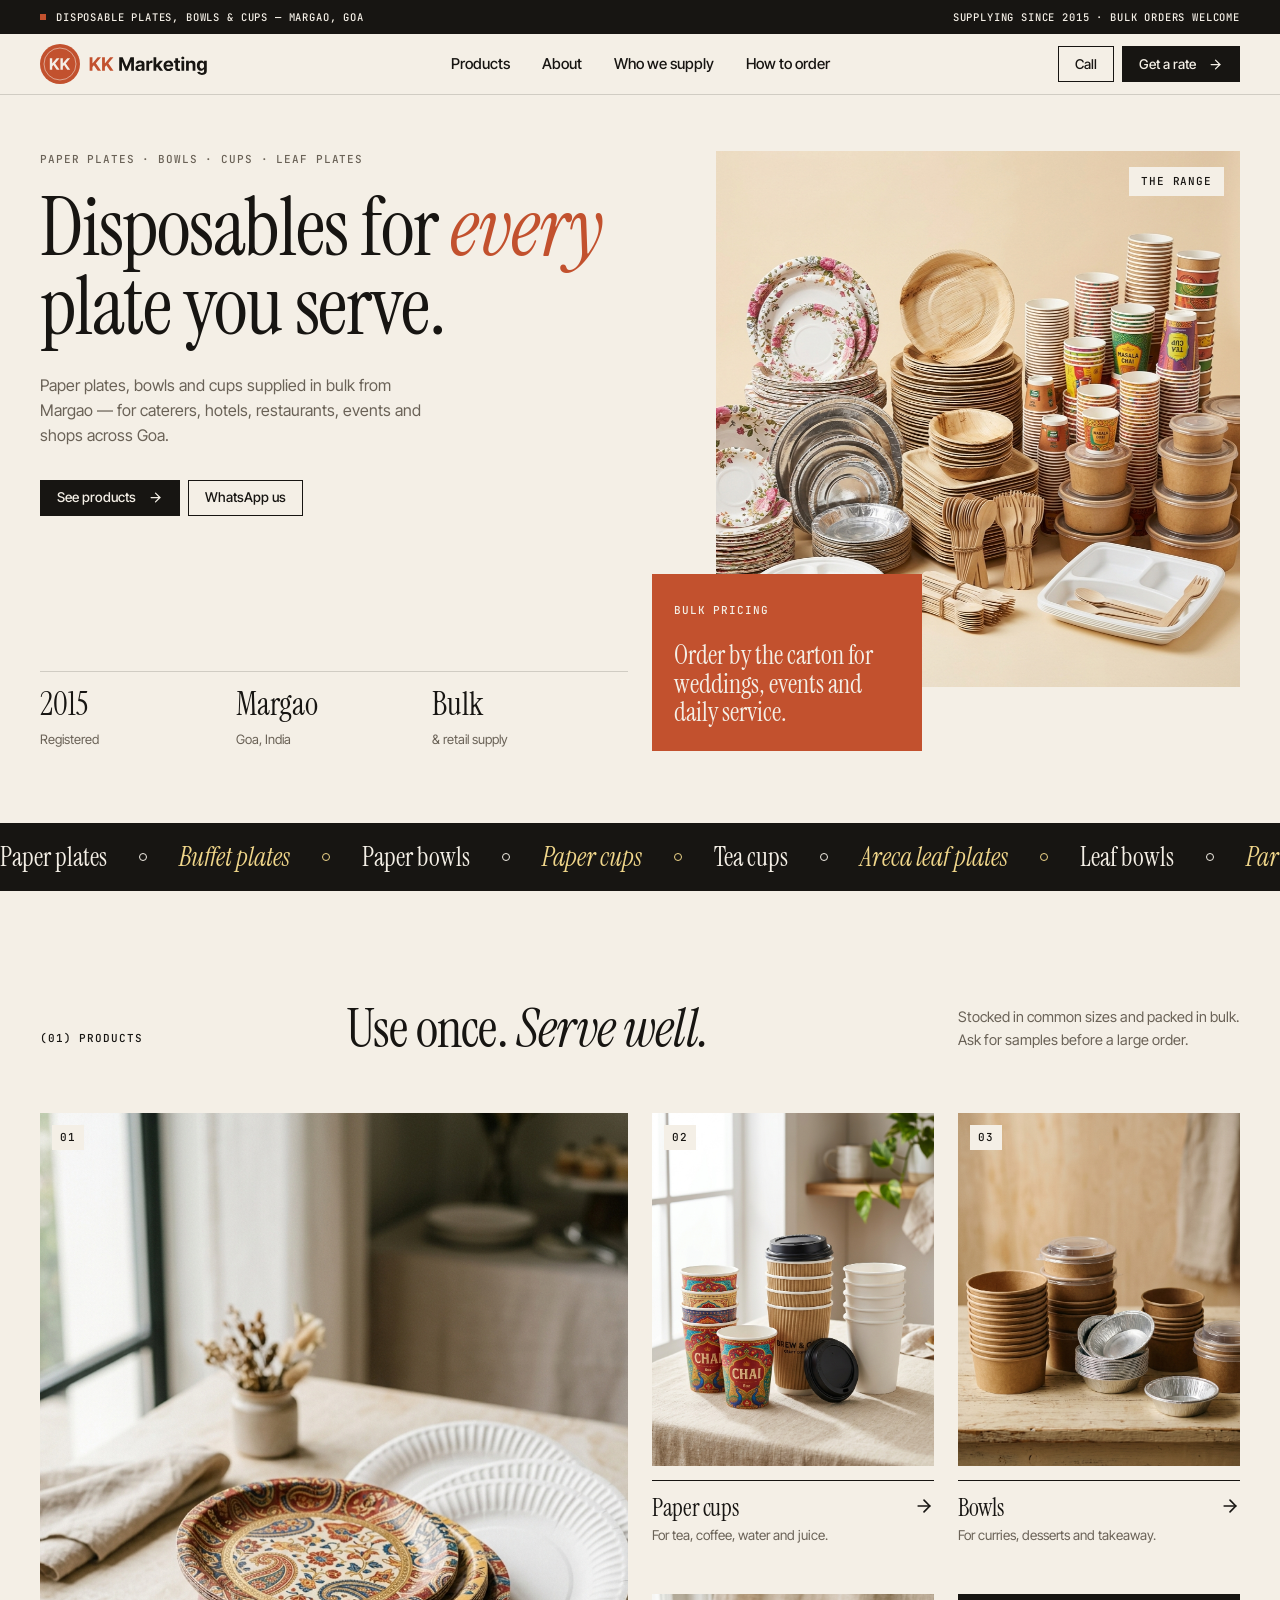
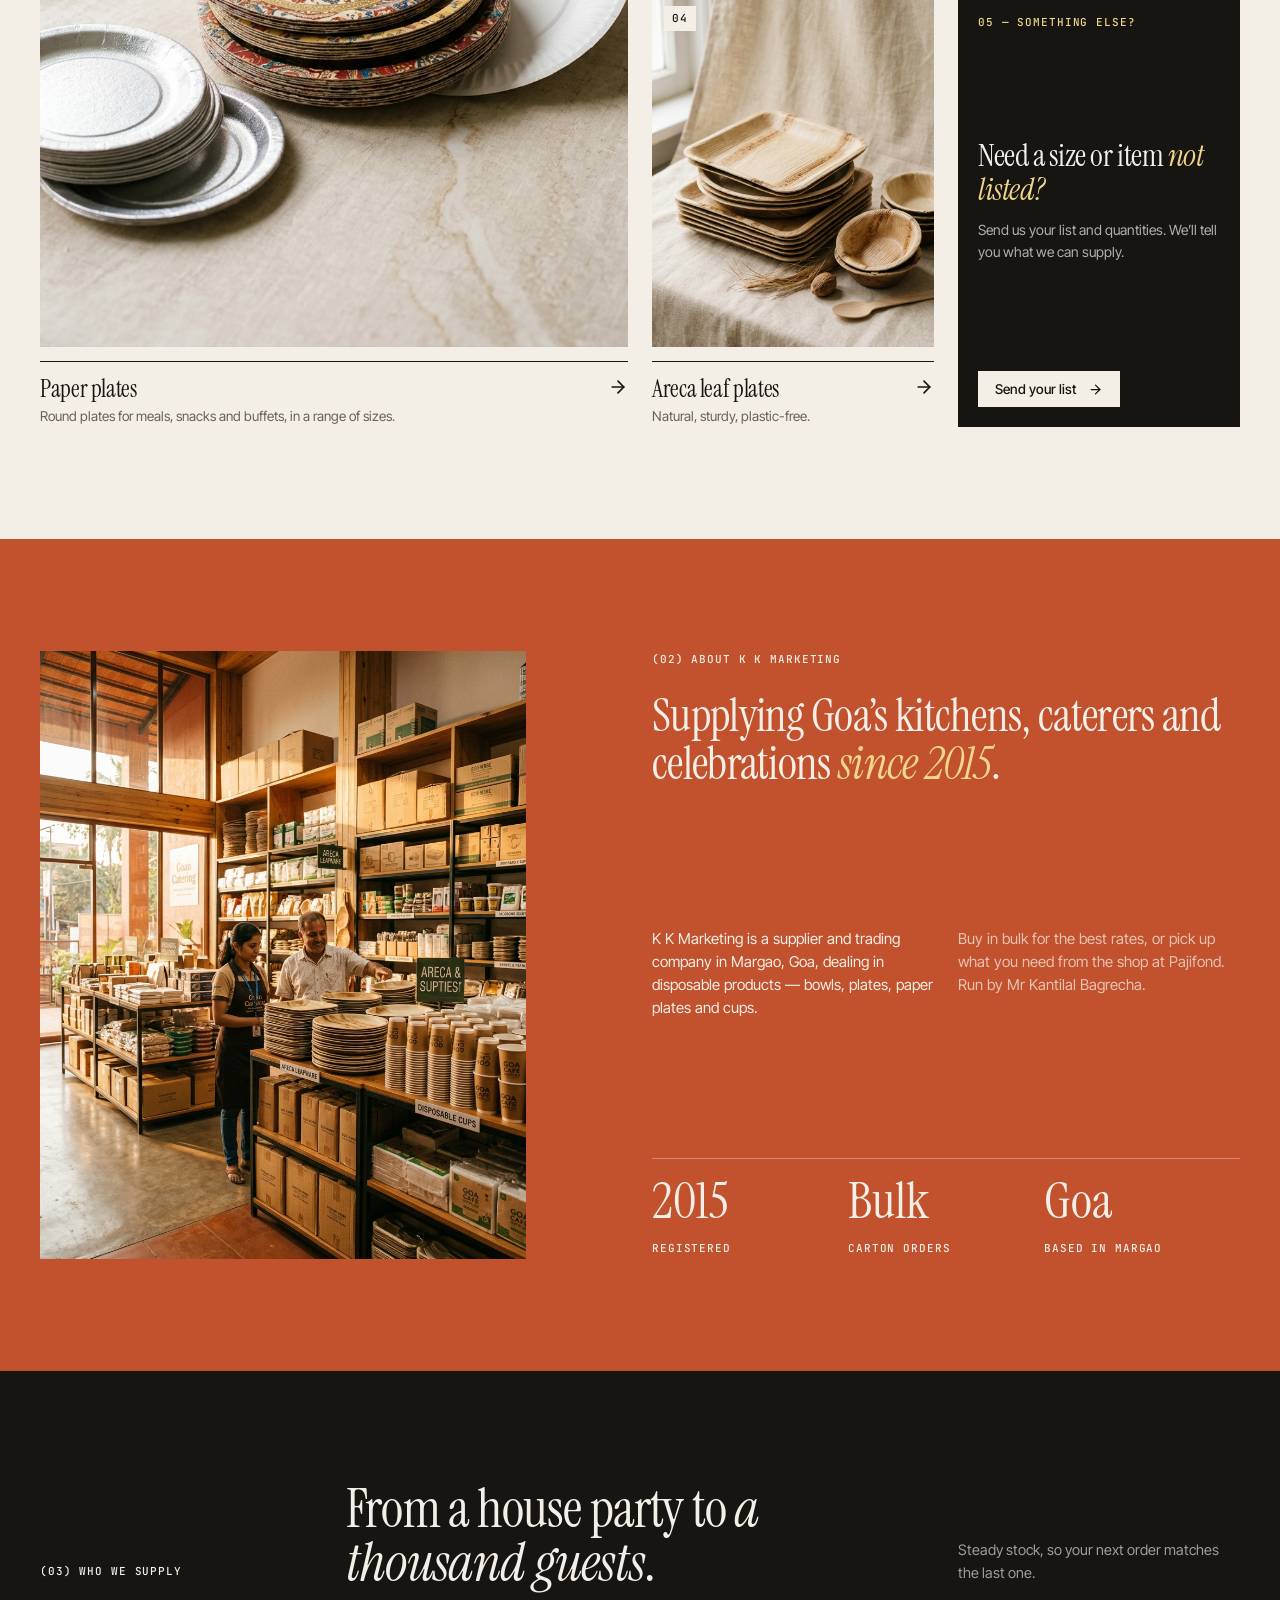
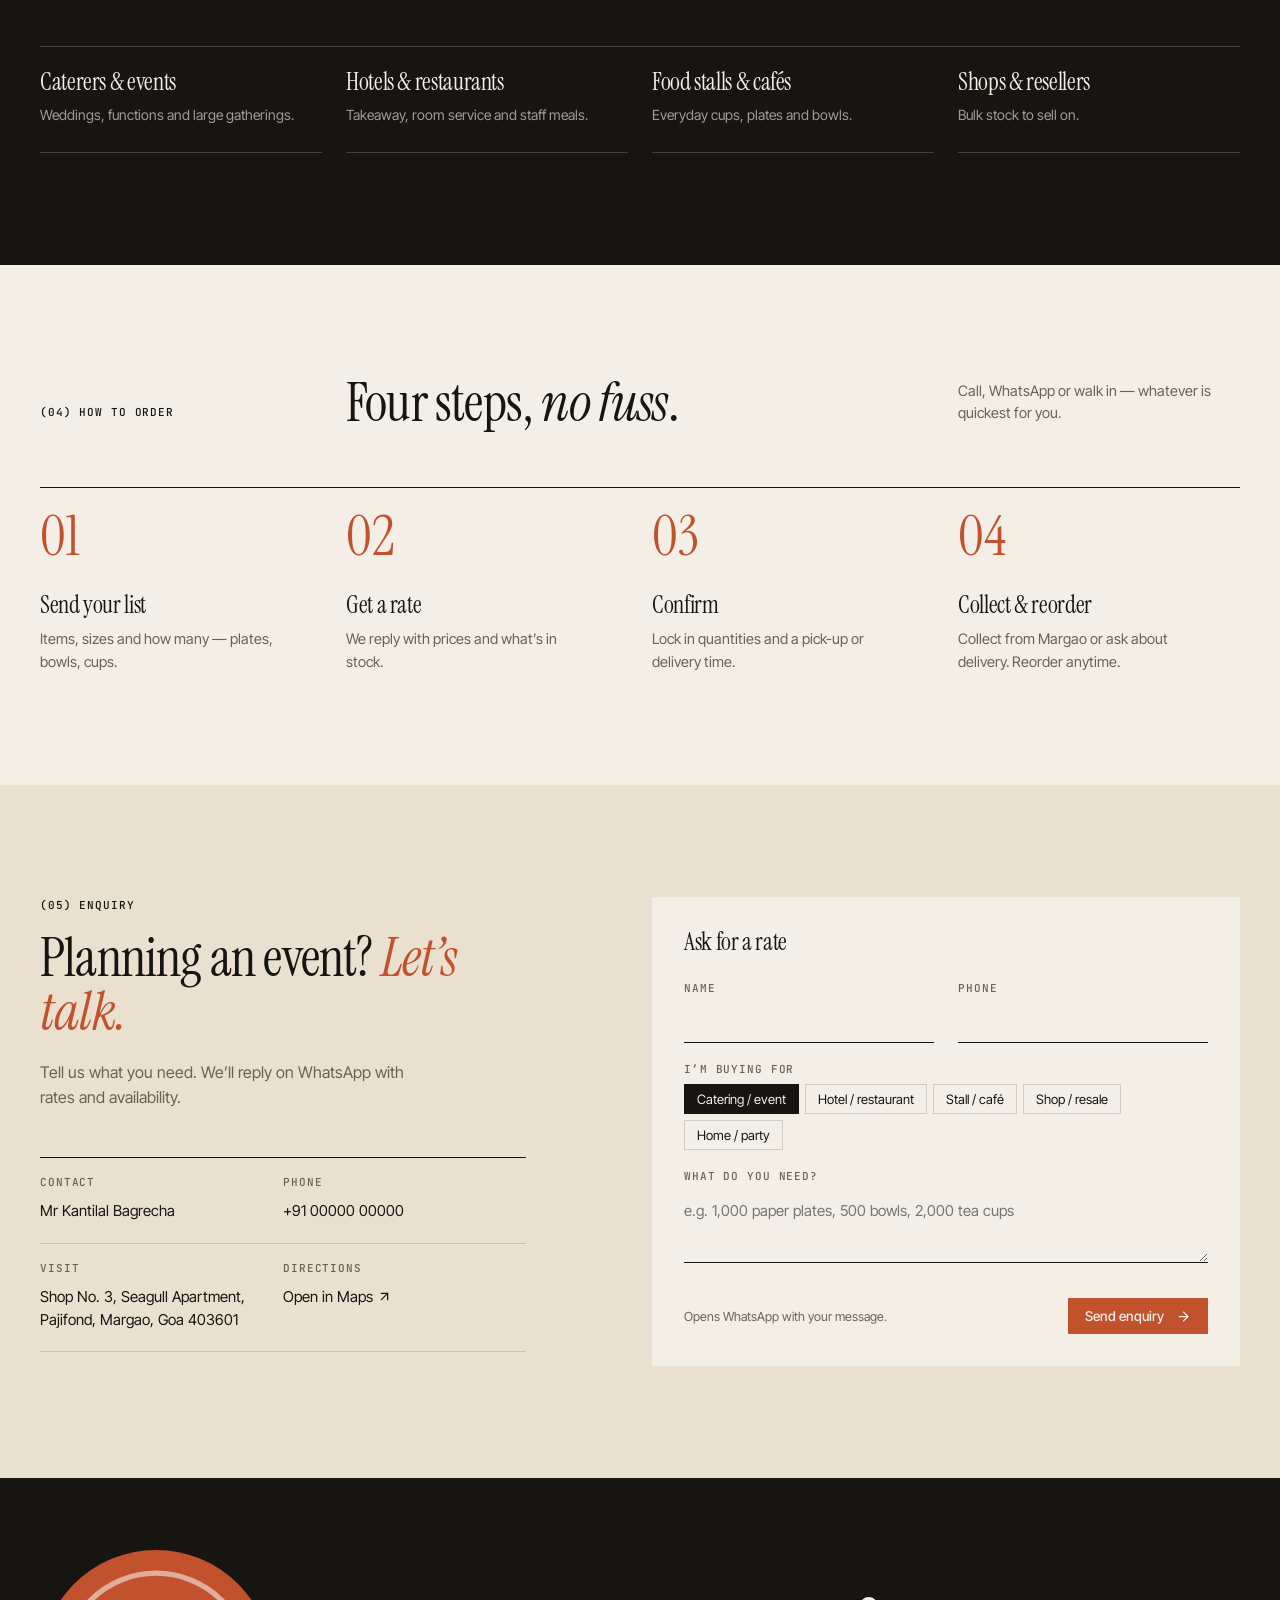
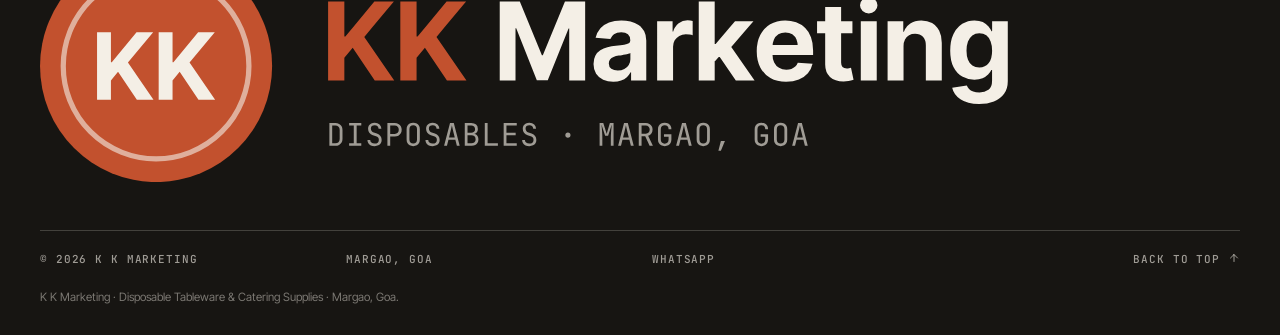
==== index.html @ cd76d457 "Initial commit: KK Marketing landing page with studio catalog photography" ====
<!doctype html>
<html lang="en">
<head>
<meta charset="utf-8">
<meta name="viewport" content="width=device-width, initial-scale=1">
<title>K K Marketing — Disposable Plates, Bowls &amp; Cups</title>
<meta name="description" content="K K Marketing, Margao, Goa — supplier and trader of disposable plates, paper plates, bowls and cups since 2015. Bulk supply for caterers, hotels, restaurants, events and shops.">
<link rel="icon" href="assets/favicon.svg" type="image/svg+xml">
<link rel="preconnect" href="https://fonts.googleapis.com">
<link rel="preconnect" href="https://fonts.gstatic.com" crossorigin>
<link href="https://fonts.googleapis.com/css2?family=Instrument+Serif:ital@0;1&family=Inter+Tight:wght@400;500;600&family=JetBrains+Mono:wght@400;500&display=swap" rel="stylesheet">
<style>
  /* ---------- Tokens ---------- */
  :root {
    --paper: #f4efe6;
    --paper-2: #e9e0cf;
    --ink: #171512;
    --ink-2: #6a6257;
    --line: rgba(23, 21, 18, .16);
    --terra: #c2512e;
    --terra-2: #a8411f;
    --cobalt: var(--ink);
    --cobalt-2: #24211d;
    --butter: #f0d68a;

    --pad: 40px;
    --gutter: 24px;
    --serif: "Instrument Serif", "Times New Roman", serif;
    --sans: "Inter Tight", "Helvetica Neue", Helvetica, Arial, sans-serif;
    --mono: "JetBrains Mono", ui-monospace, monospace;
    --ease: cubic-bezier(.2, .7, 0, 1);
  }
  *, *::before, *::after { box-sizing: border-box; margin: 0; padding: 0; border-radius: 0 !important; }
  html { scroll-behavior: smooth; }
  body {
    background: var(--paper);
    color: var(--ink);
    font-family: var(--sans);
    font-size: 16px;
    line-height: 1.55;
    -webkit-font-smoothing: antialiased;
    overflow-x: hidden;
  }
  a { color: inherit; text-decoration: none; }
  img { display: block; width: 100%; height: 100%; object-fit: cover; }
  ::selection { background: var(--terra); color: var(--paper); }

  /* ---------- Grid & type ---------- */
  .wrap { padding-left: var(--pad); padding-right: var(--pad); max-width: 1520px; margin: 0 auto; }
  .grid { display: grid; grid-template-columns: repeat(12, minmax(0, 1fr)); column-gap: var(--gutter); }
  .label {
    font-family: var(--mono); font-size: 11px; font-weight: 500;
    letter-spacing: .08em; text-transform: uppercase;
  }
  .muted { color: var(--ink-2); }
  .serif { font-family: var(--serif); font-weight: 400; }
  h1, h2, h3 { font-family: var(--serif); font-weight: 400; letter-spacing: -.015em; }
  h1 { font-size: clamp(46px, 6.4vw, 100px); line-height: .96; }
  h2 { font-size: clamp(34px, 4.2vw, 64px); line-height: 1; }
  h3 { font-size: clamp(22px, 1.9vw, 28px); line-height: 1.1; }
  em { font-style: italic; }
  .lead { font-size: clamp(16px, 1.25vw, 18px); line-height: 1.55; max-width: 44ch; }

  /* ---------- Icons (Lucide) ---------- */
  .i { width: 15px; height: 15px; flex: none; display: inline-block; vertical-align: -2px; }
  .go .i { width: 20px; height: 20px; }
  .label .i { width: 12px; height: 12px; vertical-align: -1px; }

  /* ---------- Buttons: sharp, short ---------- */
  .btn {
    display: inline-flex; align-items: center; gap: 12px;
    height: 36px; padding: 0 16px;
    font-family: var(--sans); font-size: 13.5px; font-weight: 500;
    border: 1px solid var(--ink); background: var(--ink); color: var(--paper);
    cursor: pointer; white-space: nowrap;
    transition: background .2s, color .2s, border-color .2s;
  }
  .btn:hover { background: var(--terra); border-color: var(--terra); }
  .btn .arr { transition: transform .25s var(--ease); }
  .btn:hover .arr { transform: translateX(3px); }
  .btn.line { background: transparent; color: var(--ink); }
  .btn.line:hover { background: var(--ink); color: var(--paper); border-color: var(--ink); }
  .btn.terra { background: var(--terra); border-color: var(--terra); }
  .btn.terra:hover { background: var(--ink); border-color: var(--ink); }
  .btn.paper { background: var(--paper); color: var(--ink); border-color: var(--paper); }
  .btn.paper:hover { background: transparent; color: var(--paper); }

  /* ---------- Announcement + nav ---------- */
  .bar { background: var(--ink); color: var(--paper); }
  .bar .wrap { display: flex; justify-content: space-between; align-items: center; height: 34px; gap: 16px; }
  .bar .label { font-size: 10.5px; }
  .bar .dot { display: inline-block; width: 6px; height: 6px; background: var(--terra); margin-right: 10px; transform: translateY(-1px); }

  header {
    position: sticky; top: 0; z-index: 50;
    background: rgba(244, 239, 230, .9);
    backdrop-filter: blur(10px);
    border-bottom: 1px solid var(--line);
  }
  nav { height: 60px; align-items: center; }
  .logo { grid-column: 1 / span 3; display: flex; align-items: center; color: var(--ink); }
  .logo-svg { height: 40px; width: auto; display: block; }
  .logo .accent, .foot-logo .accent { fill: var(--terra); }
  .links { grid-column: 4 / span 6; display: flex; justify-content: center; gap: 32px; font-size: 14px; }
  .links { font-size: 15px; font-weight: 500; }
  .links a { position: relative; color: var(--ink); padding: 4px 0; transition: color .3s var(--ease); }
  /* Underline draws in from the left; on leave it exits to the right */
  .links a::after {
    content: ""; position: absolute; left: 0; right: 0; bottom: -2px; height: 1.5px;
    background: var(--terra);
    transform: scaleX(0); transform-origin: right;
    transition: transform .45s var(--ease);
  }
  .links a:hover, .links a:focus-visible { color: var(--terra); }
  .links a:hover::after, .links a:focus-visible::after { transform: scaleX(1); transform-origin: left; }
  .nav-cta { grid-column: 10 / span 3; justify-self: end; display: flex; gap: 8px; }

  /* ---------- Hero ---------- */
  .hero { padding-top: 56px; padding-bottom: 72px; }
  .hero-text { grid-column: 1 / span 6; display: flex; flex-direction: column; justify-content: space-between; gap: 48px; }
  .hero-text h1 em { color: var(--terra); }
  .hero-text .lead { margin-top: 28px; }
  .hero-actions { display: flex; gap: 8px; margin-top: 32px; flex-wrap: wrap; }
  .hero-facts { display: grid; grid-template-columns: repeat(3, 1fr); border-top: 1px solid var(--line); }
  .hero-facts div { padding: 16px 16px 0 0; }
  .hero-facts b { display: block; font-family: var(--serif); font-weight: 400; font-size: 32px; line-height: 1; margin-bottom: 6px; }
  .hero-facts span { font-size: 13px; color: var(--ink-2); }

  .hero-visual { grid-column: 7 / span 6; position: relative; min-height: 600px; }
  .hero-visual .main { position: absolute; inset: 0 0 64px 64px; overflow: hidden; }
  .hero-visual .main img { transform: scale(1.06); animation: settle 1.6s var(--ease) forwards; }
  @keyframes settle { to { transform: none; } }
  .hero-visual .chip {
    position: absolute; left: 0; bottom: 0; width: 46%;
    background: var(--terra); color: var(--paper);
    padding: 22px 22px 24px;
  }
  .hero-visual .chip p { font-family: var(--serif); font-size: 26px; line-height: 1.1; margin-top: 20px; }
  .hero-visual .main.cut { background: var(--butter); }
  .hero-visual .main.cut img { object-fit: contain; padding: 10% 8%; }
  /* Hero showcase: complete product range */
  .hero-showcase { background: #ebdcc3; position: relative; overflow: hidden; }
  .hero-showcase .hero-range-img {
    width: 100%; height: 100%;
    object-fit: cover;
    object-position: center center;
    display: block;
    transform: scale(1.02);
    animation: settle 1.6s var(--ease) forwards;
    transition: transform 1.2s var(--ease);
  }
  .hero-visual:hover .hero-range-img { transform: scale(1.05); }
  .hero-visual .tag {
    position: absolute; top: 16px; right: 16px;
    background: var(--paper); padding: 6px 12px;
    z-index: 3;
    letter-spacing: .08em;
  }

  /* ---------- Marquee ---------- */
  .marquee { background: var(--ink); color: var(--paper); overflow: hidden; white-space: nowrap; }
  .marquee-track { display: inline-flex; animation: slide 45s linear infinite; }
  .marquee-track span { font-family: var(--serif); font-size: 26px; padding: 14px 0; display: inline-flex; align-items: center; }
  .marquee-track span:nth-child(even) { font-style: italic; color: var(--butter); }
  .marquee-track span::after { content: ""; width: 8px; height: 8px; border: 1px solid currentColor; border-radius: 50% !important; margin: 0 32px; }
  @keyframes slide { to { transform: translateX(-50%); } }

  /* ---------- Sections ---------- */
  section { padding: 112px 0; }
  .sec-head { align-items: end; margin-bottom: 56px; }
  .sec-head .label { grid-column: 1 / span 3; padding-bottom: 10px; }
  .sec-head h2 { grid-column: 4 / span 6; }
  .sec-head .side { grid-column: 10 / span 3; font-size: 14.5px; color: var(--ink-2); padding-bottom: 6px; }

  /* Collections */
  .collections { row-gap: 48px; }
  .card { display: flex; flex-direction: column; }
  .card.c-lg { grid-column: 1 / span 6; grid-row: span 2; }
  .card.c-sm { grid-column: span 3; }
  .card .ph { overflow: hidden; position: relative; background: var(--paper-2); aspect-ratio: 4 / 5; }
  .card.c-lg .ph { aspect-ratio: auto; flex: 1; min-height: 420px; }
  .card .ph img { width: 100%; height: 100%; object-fit: cover; transition: transform 1s var(--ease); }
  .card.c-lg .ph img { object-position: center 65%; }
  .card:hover .ph img { transform: scale(1.05); }
  .card .ph.cut { background: var(--terra); }
  .card .ph.cut img { object-fit: contain; padding: 14%; }
  .card .ph.cut.butter { background: var(--butter); }
  .card .ph.cut.butter img { padding: 10%; }
  .card.cta { background: var(--ink); color: var(--paper); padding: 20px; justify-content: space-between; min-height: 100%; }
  .card.cta h3 { font-size: clamp(26px, 2.4vw, 36px); margin-top: 24px; }
  .card.cta h3 em { color: var(--butter); }
  .card.cta p { font-size: 14px; color: rgba(244, 239, 230, .7); margin-top: 12px; }
  .card.cta .btn { align-self: flex-start; margin-top: 24px; }
  .card .ph .no { position: absolute; top: 12px; left: 12px; background: var(--paper); padding: 4px 8px; }
  .card .meta { display: flex; justify-content: space-between; align-items: baseline; gap: 16px; padding-top: 14px; border-top: 1px solid var(--ink); margin-top: 14px; }
  .card .meta p { font-size: 13.5px; color: var(--ink-2); margin-top: 4px; }
  .card .go { display: inline-flex; transition: transform .3s var(--ease), color .2s; }
  .card:hover .go { transform: translateX(4px); color: var(--terra); }

  /* Story (terracotta) */
  .story { background: var(--terra); color: var(--paper); }
  .story .muted { color: rgba(244, 239, 230, .72); }
  .story-img { grid-column: 1 / span 5; aspect-ratio: 4 / 5; overflow: hidden; }
  .story-body { grid-column: 7 / span 6; display: flex; flex-direction: column; justify-content: space-between; gap: 48px; }
  .story-body h2 { font-size: clamp(32px, 3.6vw, 56px); line-height: 1.04; margin-top: 24px; }
  .story-body h2 em { color: var(--butter); }
  .story-cols { display: grid; grid-template-columns: 1fr 1fr; gap: var(--gutter); font-size: 15px; }
  .stats { display: grid; grid-template-columns: repeat(3, 1fr); border-top: 1px solid rgba(244, 239, 230, .35); }
  .stats div { padding-top: 16px; }
  .stats b { display: block; font-family: var(--serif); font-weight: 400; font-size: clamp(40px, 4vw, 60px); line-height: 1; margin-bottom: 8px; }

  /* Clients (ink black) */
  .clients { background: var(--ink); color: var(--paper); }
  .clients .muted { color: rgba(244, 239, 230, .62); }
  .clients .sec-head .side { color: rgba(244, 239, 230, .62); }
  .client-list { border-top: 1px solid rgba(244, 239, 230, .2); }
  .client {
    grid-column: span 3;
    padding: 22px 0 26px;
    border-bottom: 1px solid rgba(244, 239, 230, .2);
    transition: color .2s;
  }
  .client h3 { margin: 0 0 8px; }
  .client p { font-size: 14px; }
  .client:hover h3 { color: var(--butter); }

  /* Process */
  .steps { border-top: 1px solid var(--ink); }
  .step { grid-column: span 3; padding: 20px var(--gutter) 0 0; position: relative; }
  .step .n { font-family: var(--serif); font-size: 56px; line-height: 1; color: var(--terra); }
  .step h3 { margin: 28px 0 10px; }
  .step p { font-size: 14.5px; color: var(--ink-2); max-width: 30ch; }

  /* Contact */
  .contact { background: var(--paper-2); }
  .contact-head { grid-column: 1 / span 5; }
  .contact-head h2 em { color: var(--terra); }
  .contact-head .lead { margin-top: 20px; color: var(--ink-2); }
  .details { margin-top: 48px; display: grid; grid-template-columns: 1fr 1fr; border-top: 1px solid var(--ink); }
  .details div { padding: 16px 16px 20px 0; border-bottom: 1px solid var(--line); font-size: 15px; }
  .details .label { display: block; margin-bottom: 8px; color: var(--ink-2); }
  .details a:hover { color: var(--terra); }

  form { grid-column: 7 / span 6; background: var(--paper); padding: 32px; align-self: start; }
  form h3 { margin-bottom: 24px; }
  .field { display: block; margin-bottom: 18px; }
  .field .label { display: block; margin-bottom: 6px; color: var(--ink-2); }
  .field input, .field select, .field textarea {
    width: 100%; font: inherit; font-size: 15px; color: var(--ink);
    background: transparent; border: 0; border-bottom: 1px solid var(--ink);
    padding: 8px 0; outline: none; transition: border-color .2s;
  }
  .field textarea { resize: vertical; min-height: 72px; }
  .field input:focus, .field select:focus, .field textarea:focus { border-color: var(--terra); }
  .field-row { display: grid; grid-template-columns: 1fr 1fr; gap: var(--gutter); }
  .chips { display: flex; flex-wrap: wrap; gap: 6px; }
  .chips label { cursor: pointer; }
  .chips input { position: absolute; opacity: 0; pointer-events: none; }
  .chips span { display: inline-flex; align-items: center; height: 30px; padding: 0 12px; border: 1px solid var(--line); font-size: 13px; transition: all .2s; }
  .chips input:checked + span { background: var(--ink); color: var(--paper); border-color: var(--ink); }
  .chips input:focus-visible + span { outline: 2px solid var(--terra); outline-offset: 2px; }
  .form-foot { display: flex; justify-content: space-between; align-items: center; gap: 16px; margin-top: 28px; flex-wrap: wrap; }
  .form-foot small { font-size: 12.5px; color: var(--ink-2); }

  /* Footer */
  footer { background: var(--ink); color: var(--paper); padding: 72px 0 28px; }
  .foot-logo { color: var(--paper); }
  .foot-logo svg { width: min(100%, 980px); height: auto; display: block; }
  .foot-row { margin-top: 48px; padding-top: 20px; border-top: 1px solid rgba(244, 239, 230, .2); color: rgba(244, 239, 230, .62); }
  .foot-row > * { grid-column: span 3; }
  .foot-row > *:last-child { text-align: right; }
  .foot-row a:hover { color: var(--paper); }
  .credits { margin-top: 20px; font-size: 11.5px; line-height: 1.6; color: rgba(244, 239, 230, .45); max-width: 90ch; }
  .credits a { text-decoration: underline; text-underline-offset: 2px; }

  /* Reveal */
  .rv { opacity: 0; transform: translateY(20px); transition: opacity .9s var(--ease), transform .9s var(--ease); }
  .rv.in { opacity: 1; transform: none; }

  /* ---------- Responsive ---------- */
  @media (max-width: 1080px) {
    .card.c-lg { grid-column: 1 / -1; grid-row: auto; }
    .card.c-lg .ph { aspect-ratio: 16 / 10; min-height: 0; }
    .card.c-sm { grid-column: span 6; }
    .client { grid-column: span 6; }
    .step { grid-column: span 6; padding-bottom: 32px; }
  }
  @media (max-width: 860px) {
    :root { --pad: 20px; --gutter: 16px; }
    .links, .nav-cta .line { display: none; }
    .logo { grid-column: 1 / span 7; }
    .logo-svg { height: 34px; }
    .nav-cta { grid-column: 8 / span 5; }
    .bar .hide-sm { display: none; }
    .hero { padding-top: 36px; }
    .hero-text, .hero-visual { grid-column: 1 / -1; }
    .hero-visual { min-height: 0; aspect-ratio: 4 / 5; margin-top: 40px; }
    .hero-visual .main { inset: 0 0 48px 32px; }
    .hero-visual .chip { width: 62%; padding: 16px; }
    .hero-visual .chip p { font-size: 20px; margin-top: 12px; }
    section { padding: 80px 0; }
    .sec-head .label, .sec-head h2, .sec-head .side { grid-column: 1 / -1; }
    .sec-head h2 { margin: 14px 0 16px; }
    .story-img, .story-body, .contact-head, form { grid-column: 1 / -1; }
    .story-img { aspect-ratio: 4 / 3; margin-bottom: 40px; }
    form { margin-top: 48px; padding: 24px 20px; }
    .foot-row > * { grid-column: span 6; margin-bottom: 8px; }
    .foot-row > *:last-child { text-align: left; }
  }
  @media (max-width: 560px) {
    .card.c-sm, .client, .step { grid-column: 1 / -1; }
    .story-cols, .details, .field-row { grid-template-columns: 1fr; }
    .stats b { font-size: 36px; }
    .hero-facts b { font-size: 26px; }
  }
  @media (prefers-reduced-motion: reduce) {
    *, *::before, *::after { animation: none !important; transition: none !important; }
    .rv { opacity: 1; transform: none; }
  }
</style>
</head>
<body>

<!-- Icons: Lucide v0.460.0 (ISC) — arrow-right, arrow-up-right, arrow-up -->
<svg width="0" height="0" style="position:absolute" aria-hidden="true">
  <symbol id="i-arrow-right" viewBox="0 0 24 24" fill="none" stroke="currentColor" stroke-width="2" stroke-linecap="round" stroke-linejoin="round"><path d="M5 12h14"/><path d="m12 5 7 7-7 7"/></symbol>
  <symbol id="i-arrow-up-right" viewBox="0 0 24 24" fill="none" stroke="currentColor" stroke-width="2" stroke-linecap="round" stroke-linejoin="round"><path d="M7 7h10v10"/><path d="M7 17 17 7"/></symbol>
  <symbol id="i-arrow-up" viewBox="0 0 24 24" fill="none" stroke="currentColor" stroke-width="2" stroke-linecap="round" stroke-linejoin="round"><path d="m5 12 7-7 7 7"/><path d="M12 19V5"/></symbol>
</svg>

<div class="bar">
  <div class="wrap">
    <span class="label"><span class="dot"></span>Disposable plates, bowls &amp; cups — Margao, Goa</span>
    <span class="label hide-sm">Supplying since 2015 · Bulk orders welcome</span>
  </div>
</div>

<header>
  <nav class="wrap grid">
    <a href="#top" class="logo" aria-label="K K Marketing — home"><svg class="logo-svg" role="img" aria-label="K K Marketing" viewBox="0 0 270.22 64"><circle class="accent" cx="32" cy="32" r="32" fill="#c2512e"/><circle cx="32" cy="32" r="25.6" fill="none" stroke="#f4efe6" stroke-width="1.44" opacity=".6"/><path fill="#f4efe6" transform="translate(14.5 41.31)" d="M1.225 0.0V-18.625H5.050000000000001V-10.3375H5.2875000000000005L12.1125 -18.625H16.7L9.7375 -10.275L16.7875 0.0H12.200000000000001L7.0125 -7.7125L5.050000000000001 -5.3375V0.0ZM18.218500000000002 0.0V-18.625H22.0435V-10.3375H22.281000000000002L29.106 -18.625H33.6935L26.731 -10.275L33.781000000000006 0.0H29.1935L24.006 -7.7125L22.0435 -5.3375V0.0Z"/><path class="accent" fill="#c2512e" d="M79.435546875 43.0V21.173828125H83.91796875V30.8857421875H84.1962890625L92.1943359375 21.173828125H97.5703125L89.4111328125 30.958984375L97.6728515625 43.0H92.296875L86.2177734375 33.9619140625L83.91796875 36.7451171875V43.0ZM99.3498046875 43.0V21.173828125H103.8322265625V30.8857421875H104.110546875L112.10859375 21.173828125H117.4845703125L109.325390625 30.958984375L117.587109375 43.0H112.2111328125L106.13203125 33.9619140625L103.8322265625 36.7451171875V43.0Z"/><path fill="currentColor" d="M126.7640625 21.173828125H132.301171875L138.394921875 36.056640625H138.6439453125L144.75234375 21.173828125H150.31875V43.0H145.92421875V28.6298828125H145.7484375L140.00625 42.8974609375H136.988671875L131.305078125 28.6005859375H131.1146484375V43.0H126.7640625ZM158.0748046875 43.322265625Q156.5220703125 43.322265625 155.28427734375 42.765625Q154.046484375 42.208984375 153.33603515625 41.125Q152.6255859375 40.041015625 152.6255859375 38.4296875Q152.6255859375 37.052734375 153.1236328125 36.13720703125Q153.6216796875 35.2216796875 154.49326171875 34.65771484375Q155.36484375 34.09375 156.47080078125 33.80078125Q157.5767578125 33.5078125 158.792578125 33.390625Q160.2134765625 33.244140625 161.08505859375 33.11962890625Q161.956640625 32.9951171875 162.35947265625 32.72412109375Q162.7623046875 32.453125 162.7623046875 31.92578125V31.8525390625Q162.7623046875 30.8125 162.1177734375 30.23388671875Q161.4732421875 29.6552734375 160.2720703125 29.6552734375Q159.0123046875 29.6552734375 158.265234375 30.2119140625Q157.5181640625 30.7685546875 157.269140625 31.57421875L153.196875 31.2080078125Q153.5337890625 29.7138671875 154.47861328125 28.63720703125Q155.4234375 27.560546875 156.89560546875 26.9892578125Q158.3677734375 26.41796875 160.28671875 26.41796875Q161.605078125 26.41796875 162.835546875 26.7255859375Q164.066015625 27.033203125 165.0474609375 27.69970703125Q166.02890625 28.3662109375 166.6001953125 29.42822265625Q167.171484375 30.490234375 167.171484375 31.9697265625V43.0H162.98203125V40.7294921875H162.86484375Q162.4693359375 41.4765625 161.81748046875 42.05517578125Q161.165625 42.6337890625 160.23544921875 42.97802734375Q159.3052734375 43.322265625 158.0748046875 43.322265625ZM159.3052734375 40.24609375Q160.3453125 40.24609375 161.12900390625 39.82861328125Q161.9126953125 39.4111328125 162.3521484375 38.7080078125Q162.7916015625 38.0048828125 162.7916015625 37.140625V35.3681640625Q162.5865234375 35.5146484375 162.2056640625 35.62451171875Q161.8248046875 35.734375 161.34873046875 35.82958984375Q160.87265625 35.9248046875 160.41123046875 35.99072265625Q159.9498046875 36.056640625 159.5689453125 36.115234375Q158.76328125 36.232421875 158.14072265625 36.49609375Q157.5181640625 36.759765625 157.18125 37.19189453125Q156.8443359375 37.6240234375 156.8443359375 38.2978515625Q156.8443359375 39.25 157.5328125 39.748046875Q158.2212890625 40.24609375 159.3052734375 40.24609375ZM170.16679687500002 43.0V26.623046875H174.42949218750002V29.4794921875H174.60527343750002Q175.04472656250002 27.9560546875 176.10673828125002 27.1796875Q177.16875000000002 26.4033203125 178.54570312500002 26.4033203125Q178.88261718750002 26.4033203125 179.27812500000002 26.43994140625Q179.67363281250002 26.4765625 179.96660156250002 26.5498046875V30.4755859375Q179.65898437500002 30.373046875 179.10234375000002 30.30712890625Q178.54570312500002 30.2412109375 178.06230468750002 30.2412109375Q177.06621093750002 30.2412109375 176.26787109375002 30.6806640625Q175.46953125000002 31.1201171875 175.01542968750002 31.88916015625Q174.56132812500002 32.658203125 174.56132812500002 33.6689453125V43.0ZM185.62792968750003 38.2099609375 185.64257812500003 32.921875H186.30175781250003L191.64843750000003 26.623046875H196.73144531250003L189.65625000000003 34.826171875H188.61621093750003ZM181.64355468750003 43.0V21.173828125H186.03808593750003V43.0ZM191.86816406250003 43.0 186.96093750000003 35.822265625 189.89062500000003 32.7021484375 197.03906250000003 43.0ZM205.71796875000004 43.322265625Q203.21308593750004 43.322265625 201.39667968750004 42.296875Q199.58027343750004 41.271484375 198.60615234375004 39.37451171875Q197.63203125000004 37.4775390625 197.63203125000004 34.8994140625Q197.63203125000004 32.365234375 198.59882812500004 30.4609375Q199.56562500000004 28.556640625 201.33808593750004 27.4873046875Q203.11054687500004 26.41796875 205.49824218750004 26.41796875Q207.09492187500004 26.41796875 208.49384765625004 26.9306640625Q209.89277343750004 27.443359375 210.94746093750004 28.46875Q212.00214843750004 29.494140625 212.58808593750004 31.05419921875Q213.17402343750004 32.6142578125 213.17402343750004 34.7236328125V35.9541015625H199.43378906250004V33.2001953125H211.03535156250004L208.98457031250004 33.9326171875Q208.98457031250004 32.658203125 208.59638671875004 31.71337890625Q208.20820312500004 30.7685546875 207.43916015625004 30.24853515625Q206.67011718750004 29.728515625 205.52753906250004 29.728515625Q204.38496093750004 29.728515625 203.59394531250004 30.255859375Q202.80292968750004 30.783203125 202.38544921875004 31.68408203125Q201.96796875000004 32.5849609375 201.96796875000004 33.7421875V35.6904296875Q201.96796875000004 37.0380859375 202.44404296875004 38.01220703125Q202.92011718750004 38.986328125 203.78437500000004 39.4990234375Q204.64863281250004 40.01171875 205.79121093750004 40.01171875Q206.55292968750004 40.01171875 207.18281250000004 39.7919921875Q207.81269531250004 39.572265625 208.26679687500004 39.14013671875Q208.72089843750004 38.7080078125 208.95527343750004 38.078125L213.02753906250004 38.3857421875Q212.70527343750004 39.8798828125 211.73847656250004 40.98583984375Q210.77167968750004 42.091796875 209.24824218750004 42.70703125Q207.72480468750004 43.322265625 205.71796875000004 43.322265625ZM224.02089843750005 26.623046875V29.962890625H214.26503906250005V26.623046875ZM216.50625000000005 22.7265625H220.90078125000005V37.990234375Q220.90078125000005 38.8251953125 221.28164062500005 39.2353515625Q221.66250000000005 39.6455078125 222.48281250000005 39.6455078125Q222.74648437500005 39.6455078125 223.06875000000005 39.59423828125Q223.39101562500005 39.54296875 223.62539062500005 39.484375L224.32851562500005 42.8095703125Q223.61074218750005 43.029296875 222.92958984375005 43.1318359375Q222.24843750000005 43.234375 221.57460937500005 43.234375Q219.15761718750005 43.234375 217.83193359375005 42.01123046875Q216.50625000000005 40.7880859375 216.50625000000005 38.5908203125ZM226.32773437500006 43.0V26.623046875H230.72226562500006V43.0ZM228.52500000000006 24.484375Q227.52890625000006 24.484375 226.81845703125006 23.8251953125Q226.10800781250006 23.166015625 226.10800781250006 22.228515625Q226.10800781250006 21.291015625 226.81845703125006 20.6318359375Q227.52890625000006 19.97265625 228.52500000000006 19.97265625Q229.52109375000006 19.97265625 230.22421875000006 20.6318359375Q230.92734375000006 21.291015625 230.92734375000006 22.228515625Q230.92734375000006 23.166015625 230.22421875000006 23.8251953125Q229.52109375000006 24.484375 228.52500000000006 24.484375ZM238.11210937500007 33.5224609375V43.0H233.71757812500007V26.623046875H238.03886718750007V29.5087890625H238.21464843750007Q238.77128906250007 28.087890625 239.97978515625007 27.2529296875Q241.18828125000007 26.41796875 243.01933593750007 26.41796875Q244.71855468750007 26.41796875 245.98564453125007 27.15771484375Q247.25273437500007 27.8974609375 247.95585937500007 29.28173828125Q248.65898437500007 30.666015625 248.65898437500007 32.5849609375V43.0H244.26445312500007V33.3466796875Q244.26445312500007 31.8232421875 243.47343750000007 30.95166015625Q242.68242187500007 30.080078125 241.29082031250007 30.080078125Q240.35332031250007 30.080078125 239.63554687500007 30.490234375Q238.91777343750007 30.900390625 238.51494140625007 31.662109375Q238.11210937500007 32.423828125 238.11210937500007 33.5224609375ZM258.9345703125001 49.474609375Q255.66796875000009 49.474609375 253.80761718750009 48.185546875Q251.94726562500009 46.896484375 251.52246093750009 44.9921875L255.56542968750009 44.376953125Q255.75585937500009 44.875 256.1806640625001 45.30712890625Q256.6054687500001 45.7392578125 257.3085937500001 46.01025390625Q258.0117187500001 46.28125 259.0371093750001 46.28125Q260.5458984375001 46.28125 261.5346679687501 45.548828125Q262.5234375000001 44.81640625 262.5234375000001 43.1171875V40.099609375H262.3183593750001Q262.0253906250001 40.744140625 261.4321289062501 41.359375Q260.8388671875001 41.974609375 259.9086914062501 42.3701171875Q258.9785156250001 42.765625 257.6455078125001 42.765625Q255.79980468750009 42.765625 254.29101562500009 41.9013671875Q252.78222656250009 41.037109375 251.88134765625009 39.2646484375Q250.98046875000009 37.4921875 250.98046875000009 34.7822265625Q250.98046875000009 32.013671875 251.88867187500009 30.1533203125Q252.79687500000009 28.29296875 254.31298828125009 27.35546875Q255.82910156250009 26.41796875 257.6601562500001 26.41796875Q259.0371093750001 26.41796875 259.9672851562501 26.88671875Q260.8974609375001 27.35546875 261.4760742187501 28.03662109375Q262.0546875000001 28.7177734375 262.3623046875001 29.376953125H262.5380859375001V26.623046875H266.8593750000001V43.1904296875Q266.8593750000001 45.2705078125 265.8413085937501 46.66943359375Q264.8232421875001 48.068359375 263.0361328125001 48.771484375Q261.2490234375001 49.474609375 258.9345703125001 49.474609375ZM259.0078125000001 39.42578125Q260.6923828125001 39.42578125 261.6152343750001 38.18798828125Q262.5380859375001 36.9501953125 262.5380859375001 34.767578125Q262.5380859375001 33.302734375 262.1279296875001 32.21875Q261.7177734375001 31.134765625 260.9340820312501 30.5341796875Q260.1503906250001 29.93359375 259.0078125000001 29.93359375Q257.8652343750001 29.93359375 257.0742187500001 30.55615234375Q256.2832031250001 31.1787109375 255.8803710937501 32.2626953125Q255.47753906250009 33.3466796875 255.47753906250009 34.767578125Q255.47753906250009 36.1884765625 255.8876953125001 37.23583984375Q256.2978515625001 38.283203125 257.0815429687501 38.8544921875Q257.8652343750001 39.42578125 259.0078125000001 39.42578125Z"/></svg></a>
    <div class="links">
      <a href="#products">Products</a>
      <a href="#about">About</a>
      <a href="#clients">Who we supply</a>
      <a href="#process">How to order</a>
    </div>
    <div class="nav-cta">
      <a href="tel:+910000000000" class="btn line">Call</a>
      <a href="#contact" class="btn">Get a rate <svg class="i arr" aria-hidden="true"><use href="#i-arrow-right"/></svg></a>
    </div>
  </nav>
</header>

<main id="top">
  <!-- Hero -->
  <div class="hero wrap grid">
    <div class="hero-text">
      <div>
        <p class="label muted rv">Paper plates · Bowls · Cups · Leaf plates</p>
        <h1 class="rv" style="margin-top:20px">Disposables for <em>every</em> plate you serve.</h1>
        <p class="lead muted rv">Paper plates, bowls and cups supplied in bulk from Margao — for caterers, hotels, restaurants, events and shops across Goa.</p>
        <div class="hero-actions rv">
          <a href="#products" class="btn">See products <svg class="i arr" aria-hidden="true"><use href="#i-arrow-right"/></svg></a>
          <a href="https://wa.me/910000000000" class="btn line">WhatsApp us</a>
        </div>
      </div>
      <div class="hero-facts rv">
        <div><b>2015</b><span>Registered</span></div>
        <div><b>Margao</b><span>Goa, India</span></div>
        <div><b>Bulk</b><span>&amp; retail supply</span></div>
      </div>
    </div>
    <div class="hero-visual">
      <div class="main hero-showcase" role="img" aria-label="Comprehensive range of disposable catering products by K K Marketing including paper plates, areca leaf plates, paper bowls, cups and cutlery">
        <img class="hero-range-img" src="assets/hero-range.jpg" alt="K K Marketing complete range: paper plates, natural areca leaf plates, paper food bowls, tea cups and wooden cutlery" fetchpriority="high">
      </div>
      <span class="tag label">The range</span>
      <div class="chip rv">
        <span class="label">Bulk pricing</span>
        <p>Order by the carton for weddings, events and daily service.</p>
      </div>
    </div>
  </div>

  <!-- Marquee -->
  <div class="marquee" aria-hidden="true">
    <div class="marquee-track">
      <span>Paper plates</span><span>Buffet plates</span><span>Paper bowls</span><span>Paper cups</span><span>Tea cups</span><span>Areca leaf plates</span><span>Leaf bowls</span><span>Party supplies</span>
      <span>Paper plates</span><span>Buffet plates</span><span>Paper bowls</span><span>Paper cups</span><span>Tea cups</span><span>Areca leaf plates</span><span>Leaf bowls</span><span>Party supplies</span>
    </div>
  </div>

  <!-- Products -->
  <section id="products" class="wrap">
    <div class="sec-head grid rv">
      <p class="label">(01) Products</p>
      <h2>Use once. <em>Serve well.</em></h2>
      <p class="side">Stocked in common sizes and packed in bulk. Ask for samples before a large order.</p>
    </div>
    <div class="grid collections">
      <a href="#contact" class="card c-lg rv">
        <figure class="ph"><img src="assets/paper-plate.jpg" alt="Stacks of printed floral buffet paper plates, fluted plates, and silver snack plates" loading="lazy"><span class="no label">01</span></figure>
        <div class="meta"><div><h3>Paper plates</h3><p>Round plates for meals, snacks and buffets, in a range of sizes.</p></div><span class="go"><svg class="i" aria-hidden="true"><use href="#i-arrow-right"/></svg></span></div>
      </a>
      <a href="#contact" class="card c-sm rv">
        <figure class="ph"><img src="assets/paper-cups.jpg" alt="Assortment of disposable paper cups for Indian chai, coffee, and beverages" loading="lazy"><span class="no label">02</span></figure>
        <div class="meta"><div><h3>Paper cups</h3><p>For tea, coffee, water and juice.</p></div><span class="go"><svg class="i" aria-hidden="true"><use href="#i-arrow-right"/></svg></span></div>
      </a>
      <a href="#contact" class="card c-sm rv">
        <figure class="ph"><img src="assets/paper-bowl.jpg" alt="Kraft paper curry and takeaway food bowls with lids and silver dona bowls" loading="lazy"><span class="no label">03</span></figure>
        <div class="meta"><div><h3>Bowls</h3><p>For curries, desserts and takeaway.</p></div><span class="go"><svg class="i" aria-hidden="true"><use href="#i-arrow-right"/></svg></span></div>
      </a>
      <a href="#contact" class="card c-sm rv">
        <figure class="ph"><img src="assets/areca-plates.jpg" alt="Natural areca palm leaf plates and bowls showing organic woodgrain texture" loading="lazy"><span class="no label">04</span></figure>
        <div class="meta"><div><h3>Areca leaf plates</h3><p>Natural, sturdy, plastic-free.</p></div><span class="go"><svg class="i" aria-hidden="true"><use href="#i-arrow-right"/></svg></span></div>
      </a>
      <div class="card c-sm cta rv">
        <span class="label" style="color:var(--butter)">05 — Something else?</span>
        <div>
          <h3>Need a size or item <em>not listed?</em></h3>
          <p>Send us your list and quantities. We’ll tell you what we can supply.</p>
        </div>
        <a href="#contact" class="btn paper">Send your list <svg class="i arr" aria-hidden="true"><use href="#i-arrow-right"/></svg></a>
      </div>
    </div>
  </section>

  <!-- Story -->
  <section id="about" class="story">
    <div class="wrap grid">
      <figure class="story-img rv"><img src="assets/leaf-plates.jpg" alt="K K Marketing wholesale supply showroom in Margao, Goa" loading="lazy"></figure>
      <div class="story-body">
        <div class="rv">
          <p class="label">(02) About K K Marketing</p>
          <h2>Supplying Goa’s kitchens, caterers and celebrations <em>since 2015</em>.</h2>
        </div>
        <div class="story-cols rv">
          <p>K K Marketing is a supplier and trading company in Margao, Goa, dealing in disposable products — bowls, plates, paper plates and cups.</p>
          <p class="muted">Buy in bulk for the best rates, or pick up what you need from the shop at Pajifond. Run by Mr Kantilal Bagrecha.</p>
        </div>
        <div class="stats rv">
          <div><b>2015</b><span class="label">Registered</span></div>
          <div><b>Bulk</b><span class="label">Carton orders</span></div>
          <div><b>Goa</b><span class="label">Based in Margao</span></div>
        </div>
      </div>
    </div>
  </section>

  <!-- Clients -->
  <section id="clients" class="clients">
    <div class="wrap">
      <div class="sec-head grid rv">
        <p class="label">(03) Who we supply</p>
        <h2>From a house party to <em>a thousand guests</em>.</h2>
        <p class="side">Steady stock, so your next order matches the last one.</p>
      </div>
      <div class="grid client-list">
        <div class="client rv"><h3>Caterers &amp; events</h3><p class="muted">Weddings, functions and large gatherings.</p></div>
        <div class="client rv"><h3>Hotels &amp; restaurants</h3><p class="muted">Takeaway, room service and staff meals.</p></div>
        <div class="client rv"><h3>Food stalls &amp; cafés</h3><p class="muted">Everyday cups, plates and bowls.</p></div>
        <div class="client rv"><h3>Shops &amp; resellers</h3><p class="muted">Bulk stock to sell on.</p></div>
      </div>
    </div>
  </section>

  <!-- Process -->
  <section id="process" class="wrap">
    <div class="sec-head grid rv">
      <p class="label">(04) How to order</p>
      <h2>Four steps, <em>no fuss</em>.</h2>
      <p class="side">Call, WhatsApp or walk in — whatever is quickest for you.</p>
    </div>
    <div class="grid steps">
      <div class="step rv"><span class="n">01</span><h3>Send your list</h3><p>Items, sizes and how many — plates, bowls, cups.</p></div>
      <div class="step rv"><span class="n">02</span><h3>Get a rate</h3><p>We reply with prices and what’s in stock.</p></div>
      <div class="step rv"><span class="n">03</span><h3>Confirm</h3><p>Lock in quantities and a pick-up or delivery time.</p></div>
      <div class="step rv"><span class="n">04</span><h3>Collect &amp; reorder</h3><p>Collect from Margao or ask about delivery. Reorder anytime.</p></div>
    </div>
  </section>

  <!-- Contact -->
  <section id="contact" class="contact">
    <div class="wrap grid">
      <div class="contact-head rv">
        <p class="label">(05) Enquiry</p>
        <h2 style="margin-top:18px">Planning an event? <em>Let’s talk.</em></h2>
        <p class="lead">Tell us what you need. We’ll reply on WhatsApp with rates and availability.</p>
        <!-- TODO: add real phone number -->
        <div class="details">
          <div><span class="label">Contact</span>Mr Kantilal Bagrecha</div>
          <div><span class="label">Phone</span><a href="tel:+910000000000">+91 00000 00000</a></div>
          <div><span class="label">Visit</span>Shop No. 3, Seagull Apartment,<br>Pajifond, Margao, Goa 403601</div>
          <div><span class="label">Directions</span><a href="https://share.google/1BVz61cuJOT8y9ZLr" target="_blank" rel="noopener">Open in Maps <svg class="i" aria-hidden="true"><use href="#i-arrow-up-right"/></svg></a></div>
        </div>
      </div>

      <form id="enquiry" class="rv" novalidate>
        <h3>Ask for a rate</h3>
        <div class="field-row">
          <label class="field"><span class="label">Name</span><input name="name" required autocomplete="name"></label>
          <label class="field"><span class="label">Phone</span><input name="phone" type="tel" required autocomplete="tel"></label>
        </div>
        <div class="field">
          <span class="label">I’m buying for</span>
          <div class="chips">
            <label><input type="radio" name="type" value="Catering / event" checked><span>Catering / event</span></label>
            <label><input type="radio" name="type" value="Hotel / restaurant"><span>Hotel / restaurant</span></label>
            <label><input type="radio" name="type" value="Food stall / café"><span>Stall / café</span></label>
            <label><input type="radio" name="type" value="Shop / resale"><span>Shop / resale</span></label>
            <label><input type="radio" name="type" value="Home / party"><span>Home / party</span></label>
          </div>
        </div>
        <label class="field"><span class="label">What do you need?</span><textarea name="need" placeholder="e.g. 1,000 paper plates, 500 bowls, 2,000 tea cups"></textarea></label>
        <div class="form-foot">
          <small>Opens WhatsApp with your message.</small>
          <button type="submit" class="btn terra">Send enquiry <svg class="i arr" aria-hidden="true"><use href="#i-arrow-right"/></svg></button>
        </div>
      </form>
    </div>
  </section>
</main>

<footer>
  <div class="wrap">
    <div class="foot-logo"><svg class="foot-logo-svg" role="img" aria-label="K K Marketing" viewBox="0 0 270.22 64"><circle class="accent" cx="32" cy="32" r="32" fill="#c2512e"/><circle cx="32" cy="32" r="25.6" fill="none" stroke="#f4efe6" stroke-width="1.44" opacity=".6"/><path fill="#f4efe6" transform="translate(14.5 41.31)" d="M1.225 0.0V-18.625H5.050000000000001V-10.3375H5.2875000000000005L12.1125 -18.625H16.7L9.7375 -10.275L16.7875 0.0H12.200000000000001L7.0125 -7.7125L5.050000000000001 -5.3375V0.0ZM18.218500000000002 0.0V-18.625H22.0435V-10.3375H22.281000000000002L29.106 -18.625H33.6935L26.731 -10.275L33.781000000000006 0.0H29.1935L24.006 -7.7125L22.0435 -5.3375V0.0Z"/><path class="accent" fill="#c2512e" d="M79.435546875 36.0V14.173828125H83.91796875V23.8857421875H84.1962890625L92.1943359375 14.173828125H97.5703125L89.4111328125 23.958984375L97.6728515625 36.0H92.296875L86.2177734375 26.9619140625L83.91796875 29.7451171875V36.0ZM99.3498046875 36.0V14.173828125H103.8322265625V23.8857421875H104.110546875L112.10859375 14.173828125H117.4845703125L109.325390625 23.958984375L117.587109375 36.0H112.2111328125L106.13203125 26.9619140625L103.8322265625 29.7451171875V36.0Z"/><path fill="currentColor" d="M126.7640625 14.173828125H132.301171875L138.394921875 29.056640625H138.6439453125L144.75234375 14.173828125H150.31875V36.0H145.92421875V21.6298828125H145.7484375L140.00625 35.8974609375H136.988671875L131.305078125 21.6005859375H131.1146484375V36.0H126.7640625ZM158.0748046875 36.322265625Q156.5220703125 36.322265625 155.28427734375 35.765625Q154.046484375 35.208984375 153.33603515625 34.125Q152.6255859375 33.041015625 152.6255859375 31.4296875Q152.6255859375 30.052734375 153.1236328125 29.13720703125Q153.6216796875 28.2216796875 154.49326171875 27.65771484375Q155.36484375 27.09375 156.47080078125 26.80078125Q157.5767578125 26.5078125 158.792578125 26.390625Q160.2134765625 26.244140625 161.08505859375 26.11962890625Q161.956640625 25.9951171875 162.35947265625 25.72412109375Q162.7623046875 25.453125 162.7623046875 24.92578125V24.8525390625Q162.7623046875 23.8125 162.1177734375 23.23388671875Q161.4732421875 22.6552734375 160.2720703125 22.6552734375Q159.0123046875 22.6552734375 158.265234375 23.2119140625Q157.5181640625 23.7685546875 157.269140625 24.57421875L153.196875 24.2080078125Q153.5337890625 22.7138671875 154.47861328125 21.63720703125Q155.4234375 20.560546875 156.89560546875 19.9892578125Q158.3677734375 19.41796875 160.28671875 19.41796875Q161.605078125 19.41796875 162.835546875 19.7255859375Q164.066015625 20.033203125 165.0474609375 20.69970703125Q166.02890625 21.3662109375 166.6001953125 22.42822265625Q167.171484375 23.490234375 167.171484375 24.9697265625V36.0H162.98203125V33.7294921875H162.86484375Q162.4693359375 34.4765625 161.81748046875 35.05517578125Q161.165625 35.6337890625 160.23544921875 35.97802734375Q159.3052734375 36.322265625 158.0748046875 36.322265625ZM159.3052734375 33.24609375Q160.3453125 33.24609375 161.12900390625 32.82861328125Q161.9126953125 32.4111328125 162.3521484375 31.7080078125Q162.7916015625 31.0048828125 162.7916015625 30.140625V28.3681640625Q162.5865234375 28.5146484375 162.2056640625 28.62451171875Q161.8248046875 28.734375 161.34873046875 28.82958984375Q160.87265625 28.9248046875 160.41123046875 28.99072265625Q159.9498046875 29.056640625 159.5689453125 29.115234375Q158.76328125 29.232421875 158.14072265625 29.49609375Q157.5181640625 29.759765625 157.18125 30.19189453125Q156.8443359375 30.6240234375 156.8443359375 31.2978515625Q156.8443359375 32.25 157.5328125 32.748046875Q158.2212890625 33.24609375 159.3052734375 33.24609375ZM170.16679687500002 36.0V19.623046875H174.42949218750002V22.4794921875H174.60527343750002Q175.04472656250002 20.9560546875 176.10673828125002 20.1796875Q177.16875000000002 19.4033203125 178.54570312500002 19.4033203125Q178.88261718750002 19.4033203125 179.27812500000002 19.43994140625Q179.67363281250002 19.4765625 179.96660156250002 19.5498046875V23.4755859375Q179.65898437500002 23.373046875 179.10234375000002 23.30712890625Q178.54570312500002 23.2412109375 178.06230468750002 23.2412109375Q177.06621093750002 23.2412109375 176.26787109375002 23.6806640625Q175.46953125000002 24.1201171875 175.01542968750002 24.88916015625Q174.56132812500002 25.658203125 174.56132812500002 26.6689453125V36.0ZM185.62792968750003 31.2099609375 185.64257812500003 25.921875H186.30175781250003L191.64843750000003 19.623046875H196.73144531250003L189.65625000000003 27.826171875H188.61621093750003ZM181.64355468750003 36.0V14.173828125H186.03808593750003V36.0ZM191.86816406250003 36.0 186.96093750000003 28.822265625 189.89062500000003 25.7021484375 197.03906250000003 36.0ZM205.71796875000004 36.322265625Q203.21308593750004 36.322265625 201.39667968750004 35.296875Q199.58027343750004 34.271484375 198.60615234375004 32.37451171875Q197.63203125000004 30.4775390625 197.63203125000004 27.8994140625Q197.63203125000004 25.365234375 198.59882812500004 23.4609375Q199.56562500000004 21.556640625 201.33808593750004 20.4873046875Q203.11054687500004 19.41796875 205.49824218750004 19.41796875Q207.09492187500004 19.41796875 208.49384765625004 19.9306640625Q209.89277343750004 20.443359375 210.94746093750004 21.46875Q212.00214843750004 22.494140625 212.58808593750004 24.05419921875Q213.17402343750004 25.6142578125 213.17402343750004 27.7236328125V28.9541015625H199.43378906250004V26.2001953125H211.03535156250004L208.98457031250004 26.9326171875Q208.98457031250004 25.658203125 208.59638671875004 24.71337890625Q208.20820312500004 23.7685546875 207.43916015625004 23.24853515625Q206.67011718750004 22.728515625 205.52753906250004 22.728515625Q204.38496093750004 22.728515625 203.59394531250004 23.255859375Q202.80292968750004 23.783203125 202.38544921875004 24.68408203125Q201.96796875000004 25.5849609375 201.96796875000004 26.7421875V28.6904296875Q201.96796875000004 30.0380859375 202.44404296875004 31.01220703125Q202.92011718750004 31.986328125 203.78437500000004 32.4990234375Q204.64863281250004 33.01171875 205.79121093750004 33.01171875Q206.55292968750004 33.01171875 207.18281250000004 32.7919921875Q207.81269531250004 32.572265625 208.26679687500004 32.14013671875Q208.72089843750004 31.7080078125 208.95527343750004 31.078125L213.02753906250004 31.3857421875Q212.70527343750004 32.8798828125 211.73847656250004 33.98583984375Q210.77167968750004 35.091796875 209.24824218750004 35.70703125Q207.72480468750004 36.322265625 205.71796875000004 36.322265625ZM224.02089843750005 19.623046875V22.962890625H214.26503906250005V19.623046875ZM216.50625000000005 15.7265625H220.90078125000005V30.990234375Q220.90078125000005 31.8251953125 221.28164062500005 32.2353515625Q221.66250000000005 32.6455078125 222.48281250000005 32.6455078125Q222.74648437500005 32.6455078125 223.06875000000005 32.59423828125Q223.39101562500005 32.54296875 223.62539062500005 32.484375L224.32851562500005 35.8095703125Q223.61074218750005 36.029296875 222.92958984375005 36.1318359375Q222.24843750000005 36.234375 221.57460937500005 36.234375Q219.15761718750005 36.234375 217.83193359375005 35.01123046875Q216.50625000000005 33.7880859375 216.50625000000005 31.5908203125ZM226.32773437500006 36.0V19.623046875H230.72226562500006V36.0ZM228.52500000000006 17.484375Q227.52890625000006 17.484375 226.81845703125006 16.8251953125Q226.10800781250006 16.166015625 226.10800781250006 15.228515625Q226.10800781250006 14.291015625 226.81845703125006 13.6318359375Q227.52890625000006 12.97265625 228.52500000000006 12.97265625Q229.52109375000006 12.97265625 230.22421875000006 13.6318359375Q230.92734375000006 14.291015625 230.92734375000006 15.228515625Q230.92734375000006 16.166015625 230.22421875000006 16.8251953125Q229.52109375000006 17.484375 228.52500000000006 17.484375ZM238.11210937500007 26.5224609375V36.0H233.71757812500007V19.623046875H238.03886718750007V22.5087890625H238.21464843750007Q238.77128906250007 21.087890625 239.97978515625007 20.2529296875Q241.18828125000007 19.41796875 243.01933593750007 19.41796875Q244.71855468750007 19.41796875 245.98564453125007 20.15771484375Q247.25273437500007 20.8974609375 247.95585937500007 22.28173828125Q248.65898437500007 23.666015625 248.65898437500007 25.5849609375V36.0H244.26445312500007V26.3466796875Q244.26445312500007 24.8232421875 243.47343750000007 23.95166015625Q242.68242187500007 23.080078125 241.29082031250007 23.080078125Q240.35332031250007 23.080078125 239.63554687500007 23.490234375Q238.91777343750007 23.900390625 238.51494140625007 24.662109375Q238.11210937500007 25.423828125 238.11210937500007 26.5224609375ZM258.9345703125001 42.474609375Q255.66796875000009 42.474609375 253.80761718750009 41.185546875Q251.94726562500009 39.896484375 251.52246093750009 37.9921875L255.56542968750009 37.376953125Q255.75585937500009 37.875 256.1806640625001 38.30712890625Q256.6054687500001 38.7392578125 257.3085937500001 39.01025390625Q258.0117187500001 39.28125 259.0371093750001 39.28125Q260.5458984375001 39.28125 261.5346679687501 38.548828125Q262.5234375000001 37.81640625 262.5234375000001 36.1171875V33.099609375H262.3183593750001Q262.0253906250001 33.744140625 261.4321289062501 34.359375Q260.8388671875001 34.974609375 259.9086914062501 35.3701171875Q258.9785156250001 35.765625 257.6455078125001 35.765625Q255.79980468750009 35.765625 254.29101562500009 34.9013671875Q252.78222656250009 34.037109375 251.88134765625009 32.2646484375Q250.98046875000009 30.4921875 250.98046875000009 27.7822265625Q250.98046875000009 25.013671875 251.88867187500009 23.1533203125Q252.79687500000009 21.29296875 254.31298828125009 20.35546875Q255.82910156250009 19.41796875 257.6601562500001 19.41796875Q259.0371093750001 19.41796875 259.9672851562501 19.88671875Q260.8974609375001 20.35546875 261.4760742187501 21.03662109375Q262.0546875000001 21.7177734375 262.3623046875001 22.376953125H262.5380859375001V19.623046875H266.8593750000001V36.1904296875Q266.8593750000001 38.2705078125 265.8413085937501 39.66943359375Q264.8232421875001 41.068359375 263.0361328125001 41.771484375Q261.2490234375001 42.474609375 258.9345703125001 42.474609375ZM259.0078125000001 32.42578125Q260.6923828125001 32.42578125 261.6152343750001 31.18798828125Q262.5380859375001 29.9501953125 262.5380859375001 27.767578125Q262.5380859375001 26.302734375 262.1279296875001 25.21875Q261.7177734375001 24.134765625 260.9340820312501 23.5341796875Q260.1503906250001 22.93359375 259.0078125000001 22.93359375Q257.8652343750001 22.93359375 257.0742187500001 23.55615234375Q256.2832031250001 24.1787109375 255.8803710937501 25.2626953125Q255.47753906250009 26.3466796875 255.47753906250009 27.767578125Q255.47753906250009 29.1884765625 255.8876953125001 30.23583984375Q256.2978515625001 31.283203125 257.0815429687501 31.8544921875Q257.8652343750001 32.42578125 259.0078125000001 32.42578125Z"/><path fill="currentColor" opacity=".62" d="M79.7912 54.0V47.722H81.4166Q82.0272 47.722 82.4701 47.9542Q82.913 48.1864 83.15809999999999 48.6078Q83.4032 49.0292 83.4032 49.6054V52.108Q83.4032 52.6842 83.15809999999999 53.109899999999996Q82.913 53.5356 82.4701 53.7678Q82.0272 54.0 81.4166 54.0ZM80.5652 53.312H81.4166Q81.9842 53.312 82.3067 52.9938Q82.6292 52.6756 82.6292 52.108V49.6054Q82.6292 49.0464 82.3067 48.7282Q81.9842 48.41 81.4166 48.41H80.5652ZM85.235 54.0V53.2948H86.51639999999999V48.4272H85.235V47.722H88.589V48.4272H87.3076V53.2948H88.589V54.0ZM92.27839999999999 54.086Q91.65919999999998 54.086 91.21629999999999 53.879599999999996Q90.77339999999998 53.6732 90.53259999999997 53.2862Q90.29179999999998 52.8992 90.2832 52.366H91.05719999999998Q91.05719999999998 52.839 91.37969999999999 53.1142Q91.70219999999999 53.3894 92.27839999999999 53.3894Q92.82019999999999 53.3894 93.12549999999999 53.1228Q93.43079999999999 52.8562 93.43079999999999 52.3832Q93.43079999999999 52.0048 93.22869999999999 51.721000000000004Q93.02659999999999 51.4372 92.64819999999999 51.3254L91.79679999999999 51.0588Q91.15179999999998 50.861 90.80349999999999 50.3966Q90.45519999999999 49.9322 90.45519999999999 49.3044Q90.45519999999999 48.797 90.6831 48.4229Q90.91099999999999 48.0488 91.32379999999998 47.8381Q91.73659999999998 47.6274 92.2956 47.6274Q93.12119999999999 47.6274 93.61999999999999 48.087500000000006Q94.1188 48.5476 94.1274 49.313H93.3534Q93.3534 48.8486 93.07389999999998 48.586299999999994Q92.79439999999998 48.324 92.28699999999999 48.324Q91.78819999999999 48.324 91.50869999999999 48.5648Q91.22919999999999 48.8056 91.22919999999999 49.2356Q91.22919999999999 49.6226 91.4356 49.9064Q91.64199999999998 50.1902 92.02899999999998 50.3106L92.88899999999998 50.5858Q93.51679999999999 50.7836 93.86079999999998 51.2566Q94.20479999999999 51.7296 94.20479999999999 52.366Q94.20479999999999 52.882 93.964 53.269Q93.72319999999999 53.656 93.28889999999998 53.870999999999995Q92.85459999999999 54.086 92.27839999999999 54.086ZM95.78719999999998 54.0V47.722H97.80819999999999Q98.39299999999999 47.722 98.82299999999998 47.9499Q99.25299999999999 48.1778 99.48949999999999 48.590599999999995Q99.72599999999998 49.0034 99.72599999999998 49.571Q99.72599999999998 50.13 99.48949999999999 50.5471Q99.25299999999999 50.9642 98.82299999999998 51.192099999999996Q98.39299999999999 51.42 97.80819999999999 51.42H96.56119999999999V54.0ZM96.56119999999999 50.7234H97.80819999999999Q98.31559999999998 50.7234 98.62089999999998 50.409499999999994Q98.92619999999998 50.0956 98.92619999999998 49.571Q98.92619999999998 49.0378 98.62089999999998 48.7282Q98.31559999999998 48.4186 97.80819999999999 48.4186H96.56119999999999ZM102.90799999999997 54.086Q102.34039999999997 54.086 101.93189999999998 53.870999999999995Q101.52339999999998 53.656 101.30409999999998 53.2475Q101.08479999999997 52.839 101.08479999999997 52.28V49.442Q101.08479999999997 48.8744 101.30409999999998 48.470200000000006Q101.52339999999998 48.066 101.93189999999998 47.851Q102.34039999999997 47.636 102.90799999999997 47.636Q103.47559999999997 47.636 103.88409999999998 47.851Q104.29259999999998 48.066 104.51189999999997 48.470200000000006Q104.73119999999997 48.8744 104.73119999999997 49.4334V52.28Q104.73119999999997 52.839 104.51189999999997 53.2475Q104.29259999999998 53.656 103.88409999999998 53.870999999999995Q103.47559999999997 54.086 102.90799999999997 54.086ZM102.90799999999997 53.3894Q103.41539999999998 53.3894 103.68629999999997 53.1013Q103.95719999999997 52.8132 103.95719999999997 52.28V49.442Q103.95719999999997 48.9088 103.68629999999997 48.6207Q103.41539999999998 48.3326 102.90799999999997 48.3326Q102.40919999999997 48.3326 102.13399999999997 48.6207Q101.85879999999997 48.9088 101.85879999999997 49.442V52.28Q101.85879999999997 52.8132 102.13399999999997 53.1013Q102.40919999999997 53.3894 102.90799999999997 53.3894ZM108.27439999999997 54.086Q107.65519999999997 54.086 107.21229999999997 53.879599999999996Q106.76939999999996 53.6732 106.52859999999995 53.2862Q106.28779999999996 52.8992 106.27919999999997 52.366H107.05319999999996Q107.05319999999996 52.839 107.37569999999997 53.1142Q107.69819999999997 53.3894 108.27439999999997 53.3894Q108.81619999999997 53.3894 109.12149999999997 53.1228Q109.42679999999997 52.8562 109.42679999999997 52.3832Q109.42679999999997 52.0048 109.22469999999997 51.721000000000004Q109.02259999999997 51.4372 108.64419999999997 51.3254L107.79279999999997 51.0588Q107.14779999999996 50.861 106.79949999999997 50.3966Q106.45119999999997 49.9322 106.45119999999997 49.3044Q106.45119999999997 48.797 106.67909999999998 48.4229Q106.90699999999997 48.0488 107.31979999999996 47.8381Q107.73259999999996 47.6274 108.29159999999997 47.6274Q109.11719999999997 47.6274 109.61599999999997 48.087500000000006Q110.11479999999997 48.5476 110.12339999999998 49.313H109.34939999999997Q109.34939999999997 48.8486 109.06989999999996 48.586299999999994Q108.79039999999996 48.324 108.28299999999997 48.324Q107.78419999999997 48.324 107.50469999999997 48.5648Q107.22519999999997 48.8056 107.22519999999997 49.2356Q107.22519999999997 49.6226 107.43159999999997 49.9064Q107.63799999999996 50.1902 108.02499999999996 50.3106L108.88499999999996 50.5858Q109.51279999999997 50.7836 109.85679999999996 51.2566Q110.20079999999997 51.7296 110.20079999999997 52.366Q110.20079999999997 52.882 109.95999999999998 53.269Q109.71919999999997 53.656 109.28489999999996 53.870999999999995Q108.85059999999997 54.086 108.27439999999997 54.086ZM111.42199999999997 54.0 113.05599999999995 47.722H114.09659999999997L115.72199999999997 54.0H114.93939999999996L114.52659999999996 52.3316H112.62599999999996L112.21319999999996 54.0ZM112.78079999999996 51.678H114.36319999999996L113.88159999999996 49.743Q113.74399999999996 49.1926 113.66659999999996 48.8228Q113.58919999999996 48.453 113.57199999999996 48.3412Q113.55479999999996 48.453 113.47739999999996 48.8228Q113.39999999999996 49.1926 113.26239999999996 49.7344ZM117.12379999999996 54.0V47.722H118.90399999999995Q119.76399999999995 47.722 120.24989999999995 48.152Q120.73579999999995 48.582 120.73579999999995 49.3474Q120.73579999999995 49.7774 120.55519999999996 50.095600000000005Q120.37459999999996 50.4138 120.04349999999997 50.585800000000006Q119.71239999999996 50.7578 119.24799999999996 50.7492V50.6202Q119.74679999999995 50.6116 120.11229999999995 50.8094Q120.47779999999996 51.0072 120.67989999999995 51.376999999999995Q120.88199999999995 51.7468 120.88199999999995 52.2542Q120.88199999999995 52.7874 120.65839999999994 53.183Q120.43479999999995 53.5786 120.02199999999996 53.7893Q119.60919999999996 54.0 119.03299999999996 54.0ZM117.88059999999996 53.3034H118.94699999999996Q119.48879999999996 53.3034 119.80269999999996 53.0153Q120.11659999999995 52.7272 120.11659999999995 52.2284Q120.11659999999995 51.7124 119.80269999999996 51.3899Q119.48879999999996 51.0674 118.94699999999996 51.0674H117.88059999999996ZM117.88059999999996 50.3966H118.89539999999995Q119.39419999999996 50.3966 119.68229999999996 50.129999999999995Q119.97039999999996 49.8634 119.97039999999996 49.4076Q119.97039999999996 48.9518 119.68659999999996 48.685199999999995Q119.40279999999996 48.4186 118.90399999999995 48.4186H117.88059999999996ZM122.64499999999995 54.0V47.722H123.41899999999995V53.2948H126.25699999999995V54.0ZM127.84799999999994 54.0V47.722H131.45999999999995V48.4272H128.61339999999996V50.3708H131.15899999999993V51.0674H128.61339999999996V53.2948H131.45999999999995V54.0ZM134.93439999999993 54.086Q134.31519999999995 54.086 133.87229999999994 53.879599999999996Q133.42939999999993 53.6732 133.18859999999995 53.2862Q132.94779999999994 52.8992 132.93919999999994 52.366H133.71319999999994Q133.71319999999994 52.839 134.03569999999993 53.1142Q134.35819999999993 53.3894 134.93439999999993 53.3894Q135.47619999999995 53.3894 135.78149999999994 53.1228Q136.08679999999993 52.8562 136.08679999999993 52.3832Q136.08679999999993 52.0048 135.88469999999992 51.721000000000004Q135.68259999999992 51.4372 135.30419999999992 51.3254L134.45279999999994 51.0588Q133.80779999999993 50.861 133.45949999999993 50.3966Q133.11119999999994 49.9322 133.11119999999994 49.3044Q133.11119999999994 48.797 133.33909999999995 48.4229Q133.56699999999995 48.0488 133.97979999999995 47.8381Q134.39259999999993 47.6274 134.95159999999993 47.6274Q135.77719999999994 47.6274 136.27599999999995 48.087500000000006Q136.77479999999994 48.5476 136.78339999999994 49.313H136.00939999999994Q136.00939999999994 48.8486 135.72989999999993 48.586299999999994Q135.45039999999995 48.324 134.94299999999993 48.324Q134.44419999999994 48.324 134.16469999999993 48.5648Q133.88519999999994 48.8056 133.88519999999994 49.2356Q133.88519999999994 49.6226 134.09159999999994 49.9064Q134.29799999999994 50.1902 134.68499999999995 50.3106L135.54499999999993 50.5858Q136.17279999999994 50.7836 136.51679999999993 51.2566Q136.86079999999993 51.7296 136.86079999999993 52.366Q136.86079999999993 52.882 136.61999999999995 53.269Q136.37919999999994 53.656 135.94489999999993 53.870999999999995Q135.51059999999993 54.086 134.93439999999993 54.086ZM145.56399999999994 51.763999999999996Q145.23719999999992 51.763999999999996 145.04369999999992 51.574799999999996Q144.85019999999992 51.3856 144.85019999999992 51.0674Q144.85019999999992 50.732 145.04369999999992 50.5342Q145.23719999999992 50.3364 145.56399999999994 50.3364Q145.89079999999993 50.3364 146.08429999999993 50.5342Q146.27779999999993 50.732 146.27779999999993 51.0674Q146.27779999999993 51.3856 146.08429999999993 51.574799999999996Q145.89079999999993 51.763999999999996 145.56399999999994 51.763999999999996ZM154.30159999999992 54.0V47.722H155.3163999999999L155.9699999999999 49.751599999999996Q156.0645999999999 50.0268 156.1419999999999 50.297700000000006Q156.21939999999992 50.5686 156.2537999999999 50.7148Q156.2967999999999 50.5686 156.36559999999992 50.297700000000006Q156.4343999999999 50.0268 156.5203999999999 49.743L157.13959999999992 47.722H158.15439999999992V54.0H157.3975999999999V51.721000000000004Q157.3975999999999 51.3426 157.4233999999999 50.861Q157.4491999999999 50.3794 157.4921999999999 49.8763Q157.53519999999992 49.3732 157.58249999999992 48.9131Q157.6297999999999 48.453 157.6641999999999 48.109L156.6493999999999 51.248H155.83239999999992L154.8089999999999 48.109Q154.85199999999992 48.4444 154.89499999999992 48.887299999999996Q154.9379999999999 49.3302 154.9723999999999 49.8247Q155.0067999999999 50.3192 155.03259999999992 50.8094Q155.05839999999992 51.2996 155.05839999999992 51.721000000000004V54.0ZM159.4099999999999 54.0 161.0439999999999 47.722H162.0845999999999L163.7099999999999 54.0H162.9273999999999L162.51459999999992 52.3316H160.6139999999999L160.20119999999991 54.0ZM160.7687999999999 51.678H162.3511999999999L161.8695999999999 49.743Q161.7319999999999 49.1926 161.6545999999999 48.8228Q161.5771999999999 48.453 161.55999999999992 48.3412Q161.54279999999991 48.453 161.4653999999999 48.8228Q161.3879999999999 49.1926 161.2503999999999 49.7344ZM165.1031999999999 54.0V47.722H167.0467999999999Q167.6057999999999 47.722 168.02719999999988 47.9499Q168.44859999999989 48.1778 168.6807999999999 48.581999999999994Q168.9129999999999 48.9862 168.9129999999999 49.528Q168.9129999999999 50.1644 168.5818999999999 50.6202Q168.25079999999988 51.076 167.68319999999989 51.248L168.9989999999999 54.0H168.0873999999999L166.8833999999999 51.334H165.8771999999999V54.0ZM165.8771999999999 50.6374H167.0467999999999Q167.5283999999999 50.6374 167.8207999999999 50.3321Q168.1131999999999 50.0268 168.1131999999999 49.528Q168.1131999999999 49.0206 167.8207999999999 48.7196Q167.5283999999999 48.4186 167.0467999999999 48.4186H165.8771999999999ZM172.25839999999988 54.086Q171.69079999999988 54.086 171.2736999999999 53.870999999999995Q170.8565999999999 53.656 170.6286999999999 53.2475Q170.4007999999999 52.839 170.4007999999999 52.28V49.442Q170.4007999999999 48.8744 170.6286999999999 48.470200000000006Q170.8565999999999 48.066 171.2736999999999 47.851Q171.69079999999988 47.636 172.25839999999988 47.636Q172.82599999999988 47.636 173.23879999999988 47.8553Q173.6515999999999 48.074600000000004 173.8751999999999 48.47880000000001Q174.0987999999999 48.883 174.0987999999999 49.442H173.3247999999999Q173.3247999999999 48.9088 173.04529999999988 48.6207Q172.7657999999999 48.3326 172.25839999999988 48.3326Q171.7509999999999 48.3326 171.46289999999988 48.6164Q171.1747999999999 48.9002 171.1747999999999 49.4334V52.28Q171.1747999999999 52.8132 171.46289999999988 53.1056Q171.7509999999999 53.398 172.25839999999988 53.398Q172.7657999999999 53.398 173.04529999999988 53.1056Q173.3247999999999 52.8132 173.3247999999999 52.28V51.506H172.05199999999988V50.8008H174.0987999999999V52.28Q174.0987999999999 52.8304 173.8751999999999 53.2389Q173.6515999999999 53.6474 173.23879999999988 53.866699999999994Q172.82599999999988 54.086 172.25839999999988 54.086ZM175.4059999999999 54.0 177.03999999999988 47.722H178.0805999999999L179.70599999999988 54.0H178.92339999999987L178.5105999999999 52.3316H176.60999999999987L176.1971999999999 54.0ZM176.7647999999999 51.678H178.34719999999987L177.8655999999999 49.743Q177.7279999999999 49.1926 177.65059999999988 48.8228Q177.57319999999987 48.453 177.5559999999999 48.3412Q177.5387999999999 48.453 177.46139999999988 48.8228Q177.38399999999987 49.1926 177.24639999999988 49.7344ZM182.8879999999999 54.086Q182.3203999999999 54.086 181.9118999999999 53.870999999999995Q181.50339999999989 53.656 181.28409999999988 53.2475Q181.06479999999988 52.839 181.06479999999988 52.28V49.442Q181.06479999999988 48.8744 181.28409999999988 48.470200000000006Q181.50339999999989 48.066 181.9118999999999 47.851Q182.3203999999999 47.636 182.8879999999999 47.636Q183.4555999999999 47.636 183.8640999999999 47.851Q184.27259999999987 48.066 184.49189999999987 48.470200000000006Q184.71119999999988 48.8744 184.71119999999988 49.4334V52.28Q184.71119999999988 52.839 184.49189999999987 53.2475Q184.27259999999987 53.656 183.8640999999999 53.870999999999995Q183.4555999999999 54.086 182.8879999999999 54.086ZM182.8879999999999 53.3894Q183.39539999999988 53.3894 183.66629999999986 53.1013Q183.93719999999988 52.8132 183.93719999999988 52.28V49.442Q183.93719999999988 48.9088 183.66629999999986 48.6207Q183.39539999999988 48.3326 182.8879999999999 48.3326Q182.38919999999987 48.3326 182.11399999999986 48.6207Q181.83879999999988 48.9088 181.83879999999988 49.442V52.28Q181.83879999999988 52.8132 182.11399999999986 53.1013Q182.38919999999987 53.3894 182.8879999999999 53.3894ZM187.05899999999988 55.376 187.74699999999987 52.7014H188.86499999999987L187.74699999999987 55.376ZM198.91839999999985 54.086Q198.35079999999985 54.086 197.93369999999987 53.870999999999995Q197.51659999999987 53.656 197.28869999999986 53.2475Q197.06079999999986 52.839 197.06079999999986 52.28V49.442Q197.06079999999986 48.8744 197.28869999999986 48.470200000000006Q197.51659999999987 48.066 197.93369999999987 47.851Q198.35079999999985 47.636 198.91839999999985 47.636Q199.48599999999985 47.636 199.89879999999985 47.8553Q200.31159999999986 48.074600000000004 200.53519999999986 48.47880000000001Q200.75879999999987 48.883 200.75879999999987 49.442H199.98479999999986Q199.98479999999986 48.9088 199.70529999999985 48.6207Q199.42579999999987 48.3326 198.91839999999985 48.3326Q198.41099999999986 48.3326 198.12289999999985 48.6164Q197.83479999999986 48.9002 197.83479999999986 49.4334V52.28Q197.83479999999986 52.8132 198.12289999999985 53.1056Q198.41099999999986 53.398 198.91839999999985 53.398Q199.42579999999987 53.398 199.70529999999985 53.1056Q199.98479999999986 52.8132 199.98479999999986 52.28V51.506H198.71199999999985V50.8008H200.75879999999987V52.28Q200.75879999999987 52.8304 200.53519999999986 53.2389Q200.31159999999986 53.6474 199.89879999999985 53.866699999999994Q199.48599999999985 54.086 198.91839999999985 54.086ZM204.21599999999987 54.086Q203.64839999999987 54.086 203.23989999999986 53.870999999999995Q202.83139999999986 53.656 202.61209999999986 53.2475Q202.39279999999985 52.839 202.39279999999985 52.28V49.442Q202.39279999999985 48.8744 202.61209999999986 48.470200000000006Q202.83139999999986 48.066 203.23989999999986 47.851Q203.64839999999987 47.636 204.21599999999987 47.636Q204.78359999999986 47.636 205.19209999999987 47.851Q205.60059999999984 48.066 205.81989999999985 48.470200000000006Q206.03919999999985 48.8744 206.03919999999985 49.4334V52.28Q206.03919999999985 52.839 205.81989999999985 53.2475Q205.60059999999984 53.656 205.19209999999987 53.870999999999995Q204.78359999999986 54.086 204.21599999999987 54.086ZM204.21599999999987 53.3894Q204.72339999999986 53.3894 204.99429999999984 53.1013Q205.26519999999985 52.8132 205.26519999999985 52.28V49.442Q205.26519999999985 48.9088 204.99429999999984 48.6207Q204.72339999999986 48.3326 204.21599999999987 48.3326Q203.71719999999985 48.3326 203.44199999999984 48.6207Q203.16679999999985 48.9088 203.16679999999985 49.442V52.28Q203.16679999999985 52.8132 203.44199999999984 53.1013Q203.71719999999985 53.3894 204.21599999999987 53.3894ZM207.39799999999985 54.0 209.03199999999984 47.722H210.07259999999985L211.69799999999984 54.0H210.91539999999983L210.50259999999986 52.3316H208.60199999999983L208.18919999999986 54.0ZM208.75679999999986 51.678H210.33919999999983L209.85759999999985 49.743Q209.71999999999986 49.1926 209.64259999999985 48.8228Q209.56519999999983 48.453 209.54799999999986 48.3412Q209.53079999999986 48.453 209.45339999999985 48.8228Q209.37599999999983 49.1926 209.23839999999984 49.7344Z"/></svg></div>
    <div class="grid foot-row label">
      <span>© <span id="yr"></span> K K Marketing</span>
      <span>Margao, Goa</span>
      <a href="https://wa.me/910000000000">WhatsApp</a>
      <a href="#top">Back to top <svg class="i" aria-hidden="true"><use href="#i-arrow-up"/></svg></a>
    </div>
    <p class="credits">K K Marketing · Disposable Tableware &amp; Catering Supplies · Margao, Goa.</p>
  </div>
</footer>

<script>
  document.getElementById('yr').textContent = new Date().getFullYear();

  // Scroll reveal
  const io = new IntersectionObserver((entries) => {
    entries.forEach((e, i) => {
      if (!e.isIntersecting) return;
      setTimeout(() => e.target.classList.add('in'), i * 70);
      io.unobserve(e.target);
    });
  }, { threshold: 0.1 });
  document.querySelectorAll('.rv').forEach(el => io.observe(el));

  // Enquiry → WhatsApp
  const WHATSAPP = '910000000000'; // TODO: real WhatsApp number, country code first, digits only
  document.getElementById('enquiry').addEventListener('submit', (e) => {
    e.preventDefault();
    const f = new FormData(e.target);
    const name = (f.get('name') || '').trim();
    const phone = (f.get('phone') || '').trim();
    if (!name || !phone) {
      e.target.querySelector(name ? '[name=phone]' : '[name=name]').focus();
      return;
    }
    const msg = `Hi K K Marketing, I'm ${name} (${phone}).\nBuying for: ${f.get('type')}\nNeed: ${(f.get('need') || '').trim() || '—'}`;
    window.open(`https://wa.me/${WHATSAPP}?text=${encodeURIComponent(msg)}`, '_blank', 'noopener');
  });
</script>
</body>
</html>
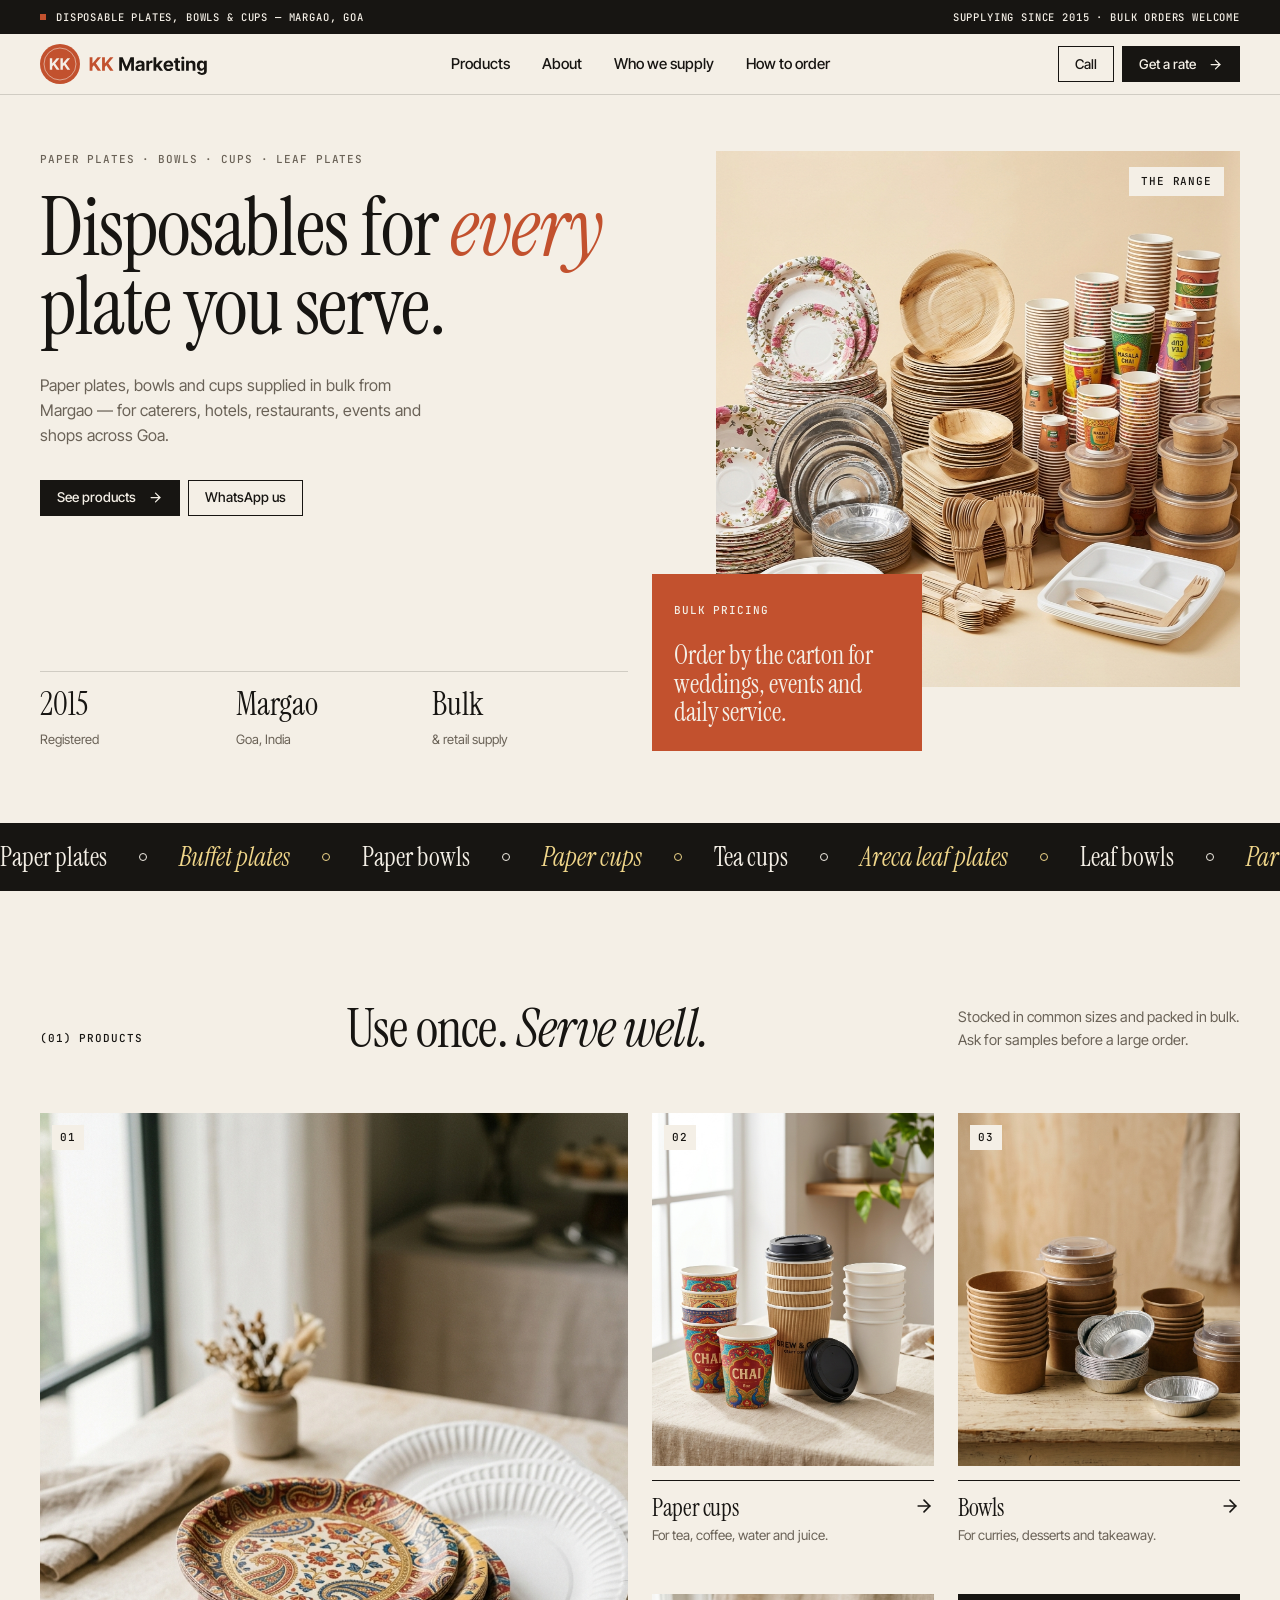
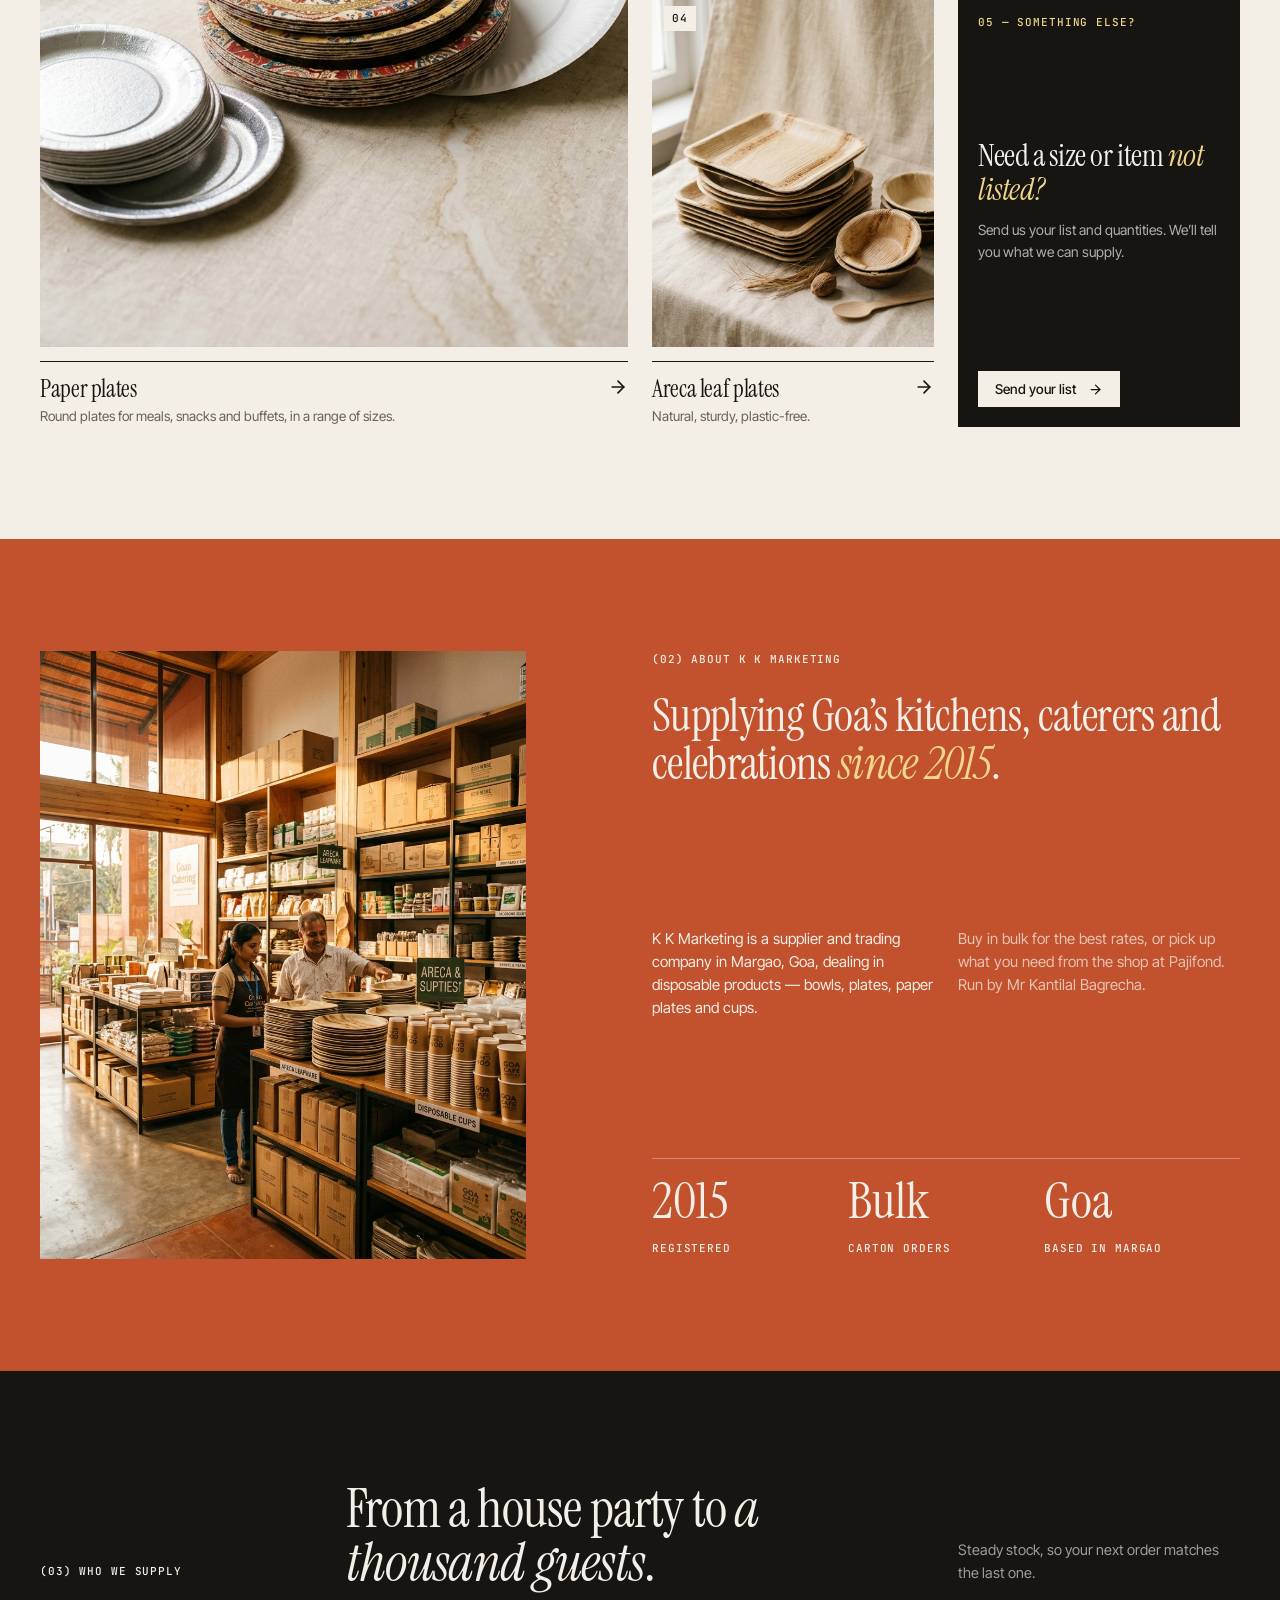
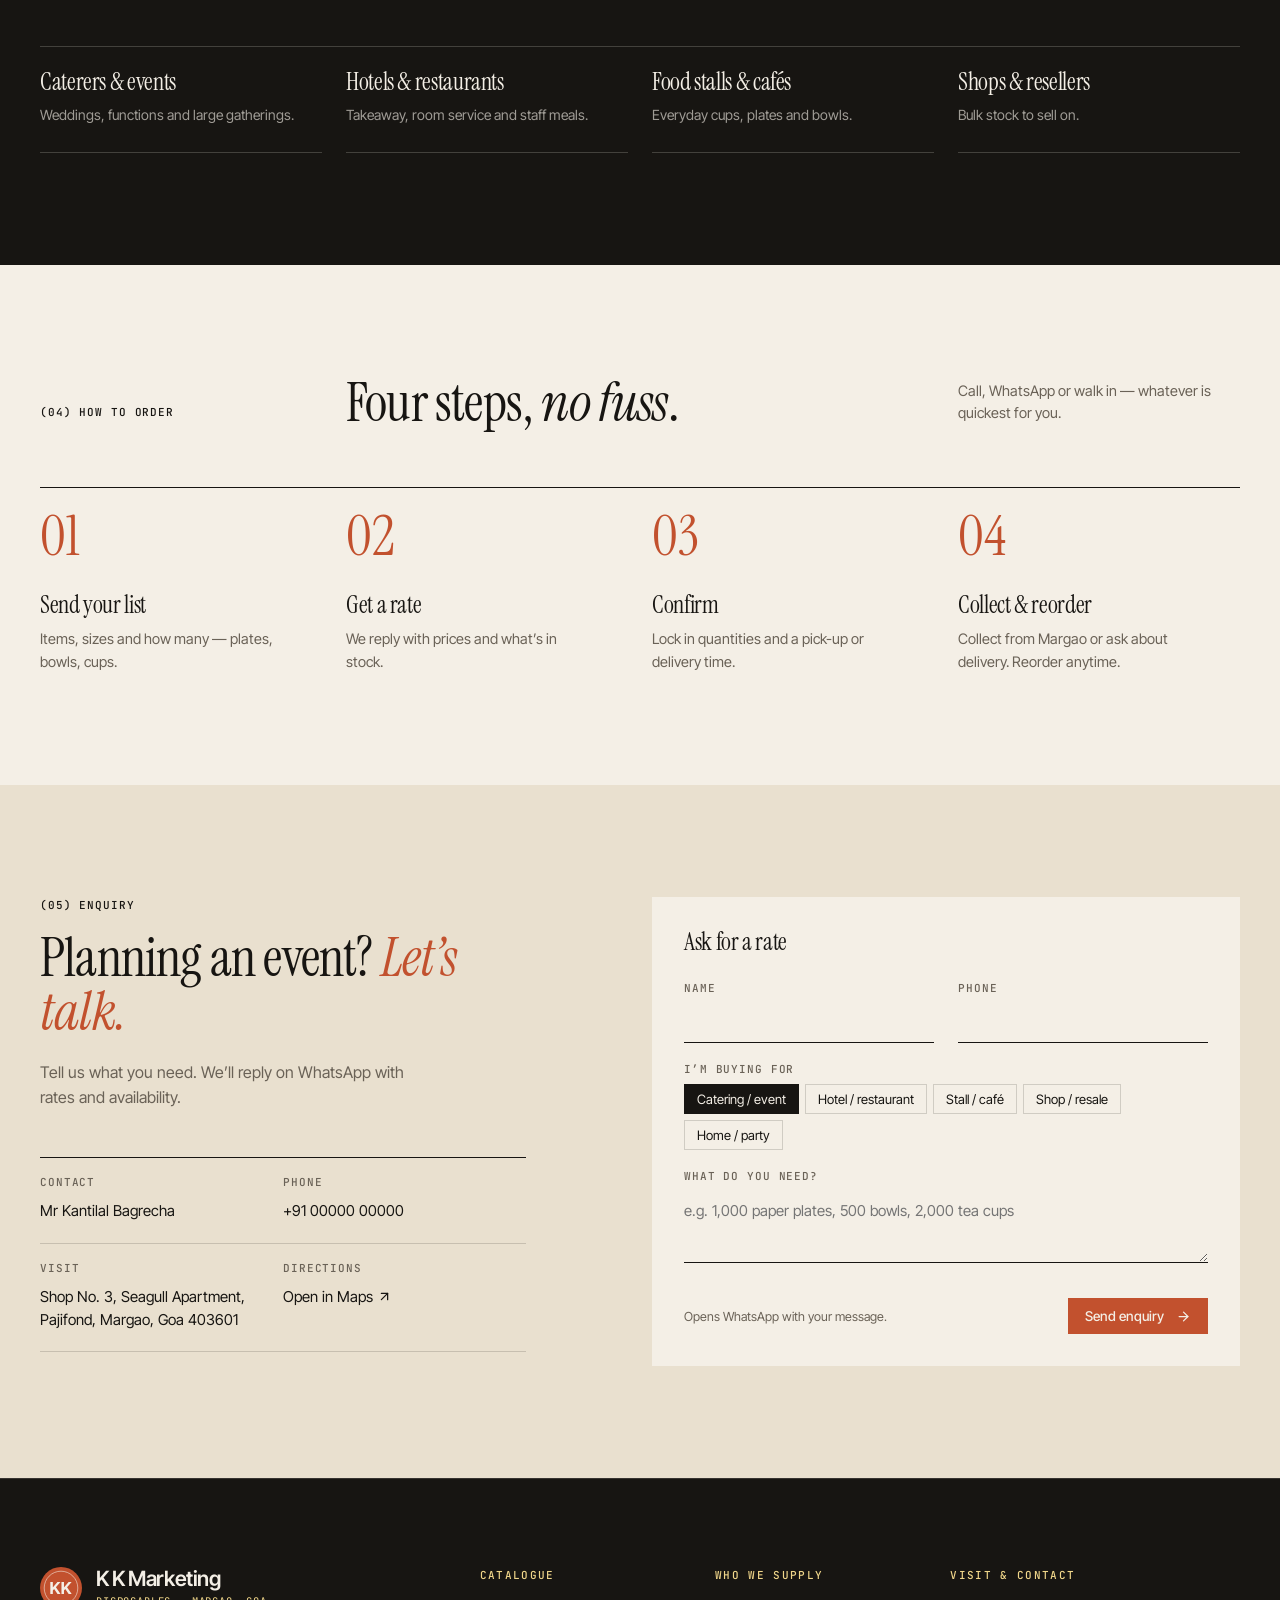
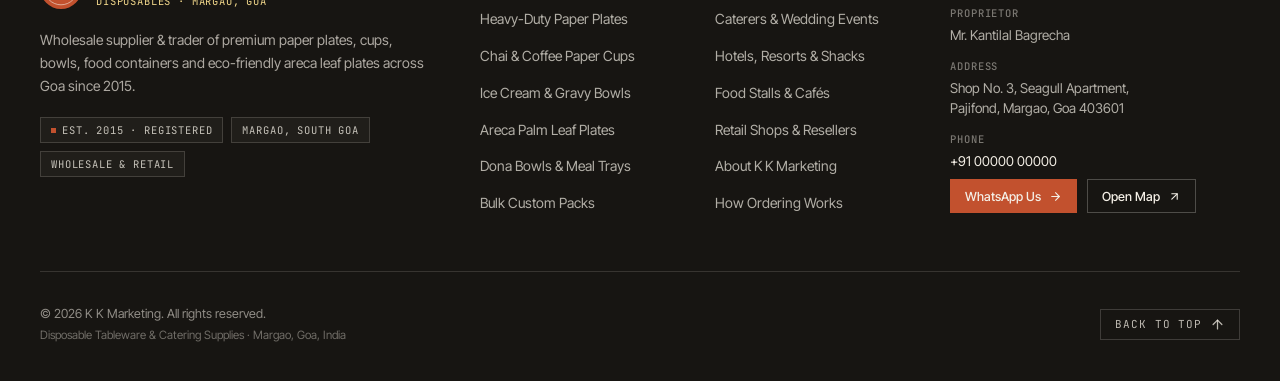
==== commit c087c5b3: "Update footer with comprehensive multi-column layout and brand details" ====
--- a/index.html
+++ b/index.html
@@ -263,15 +263,205 @@
   .form-foot small { font-size: 12.5px; color: var(--ink-2); }
 
   /* Footer */
-  footer { background: var(--ink); color: var(--paper); padding: 72px 0 28px; }
-  .foot-logo { color: var(--paper); }
-  .foot-logo svg { width: min(100%, 980px); height: auto; display: block; }
-  .foot-row { margin-top: 48px; padding-top: 20px; border-top: 1px solid rgba(244, 239, 230, .2); color: rgba(244, 239, 230, .62); }
-  .foot-row > * { grid-column: span 3; }
-  .foot-row > *:last-child { text-align: right; }
-  .foot-row a:hover { color: var(--paper); }
-  .credits { margin-top: 20px; font-size: 11.5px; line-height: 1.6; color: rgba(244, 239, 230, .45); max-width: 90ch; }
-  .credits a { text-decoration: underline; text-underline-offset: 2px; }
+  footer {
+    background: var(--ink);
+    color: var(--paper);
+    padding: 88px 0 36px;
+    border-top: 1px solid rgba(244, 239, 230, .14);
+  }
+  .foot-grid {
+    display: grid;
+    grid-template-columns: 2.3fr 1.1fr 1.1fr 1.7fr;
+    gap: 48px;
+    padding-bottom: 56px;
+    border-bottom: 1px solid rgba(244, 239, 230, .14);
+  }
+    .foot-brand-header {
+    display: inline-flex;
+    align-items: center;
+    gap: 14px;
+    color: var(--paper);
+    text-decoration: none;
+  }
+  .foot-emblem {
+    width: 42px;
+    height: 42px;
+    display: block;
+    flex-shrink: 0;
+  }
+  .foot-title {
+    display: block;
+    font-family: var(--sans);
+    font-size: 21px;
+    font-weight: 600;
+    letter-spacing: -.02em;
+    color: var(--paper);
+    line-height: 1.15;
+  }
+  .foot-sub {
+    display: block;
+    font-family: var(--mono);
+    font-size: 10.5px;
+    letter-spacing: .08em;
+    text-transform: uppercase;
+    color: var(--butter);
+    margin-top: 2px;
+  }
+  .foot-brand { display: flex; flex-direction: column; gap: 18px; max-width: 400px; }
+  .foot-brand .foot-logo-svg { height: 38px; width: auto; max-width: 250px; color: var(--paper); display: block; }
+  .foot-desc {
+    font-size: 14px;
+    line-height: 1.65;
+    color: rgba(244, 239, 230, .68);
+  }
+  .foot-badges { display: flex; flex-wrap: wrap; gap: 8px; margin-top: 2px; }
+  .foot-badge {
+    display: inline-flex;
+    align-items: center;
+    gap: 6px;
+    padding: 4px 10px;
+    border: 1px solid rgba(244, 239, 230, .16);
+    background: rgba(244, 239, 230, .04);
+    font-family: var(--mono);
+    font-size: 10.5px;
+    letter-spacing: .08em;
+    text-transform: uppercase;
+    color: rgba(244, 239, 230, .78);
+  }
+  .foot-badge .dot {
+    width: 5px; height: 5px; background: var(--terra); display: inline-block;
+  }
+  .foot-col h4 {
+    font-family: var(--mono);
+    font-size: 11px;
+    font-weight: 500;
+    letter-spacing: .12em;
+    text-transform: uppercase;
+    color: var(--butter);
+    margin-bottom: 22px;
+  }
+  .foot-list {
+    list-style: none;
+    display: flex;
+    flex-direction: column;
+    gap: 12px;
+  }
+  .foot-list a {
+    color: rgba(244, 239, 230, .7);
+    font-size: 14px;
+    transition: color .2s, transform .2s;
+    display: inline-flex;
+    align-items: center;
+    gap: 6px;
+  }
+  .foot-list a:hover {
+    color: var(--paper);
+    transform: translateX(3px);
+  }
+  .foot-contact-details {
+    display: flex;
+    flex-direction: column;
+    gap: 14px;
+    font-size: 13.5px;
+    line-height: 1.5;
+    color: rgba(244, 239, 230, .7);
+  }
+  .foot-contact-details .c-item b {
+    display: block;
+    font-family: var(--mono);
+    font-size: 10.5px;
+    letter-spacing: .08em;
+    text-transform: uppercase;
+    color: rgba(244, 239, 230, .45);
+    margin-bottom: 3px;
+    font-weight: 500;
+  }
+  .foot-contact-details a {
+    color: var(--paper);
+    transition: color .2s;
+  }
+  .foot-contact-details a:hover {
+    color: var(--terra);
+  }
+  .foot-cta-row {
+    display: flex;
+    flex-wrap: wrap;
+    gap: 10px;
+    margin-top: 8px;
+  }
+  .foot-btn {
+    display: inline-flex;
+    align-items: center;
+    gap: 8px;
+    height: 34px;
+    padding: 0 14px;
+    font-family: var(--sans);
+    font-size: 12.5px;
+    font-weight: 500;
+    color: var(--paper);
+    border: 1px solid rgba(244, 239, 230, .25);
+    background: transparent;
+    transition: all .2s;
+  }
+  .foot-btn:hover {
+    background: var(--paper);
+    color: var(--ink);
+    border-color: var(--paper);
+  }
+  .foot-btn.terra-btn {
+    background: var(--terra);
+    border-color: var(--terra);
+    color: var(--paper);
+  }
+  .foot-btn.terra-btn:hover {
+    background: var(--terra-2);
+    border-color: var(--terra-2);
+    color: var(--paper);
+  }
+  .foot-btn .i { width: 13px; height: 13px; }
+  .foot-bottom {
+    margin-top: 32px;
+    display: flex;
+    justify-content: space-between;
+    align-items: center;
+    gap: 20px;
+    flex-wrap: wrap;
+    font-size: 12.5px;
+    color: rgba(244, 239, 230, .55);
+  }
+  .foot-bottom a { transition: color .2s; }
+  .foot-bottom a:hover { color: var(--paper); }
+  .foot-bottom-left {
+    display: flex;
+    flex-direction: column;
+    gap: 4px;
+  }
+  .foot-bottom-left .foot-legal {
+    font-size: 11.5px;
+    color: rgba(244, 239, 230, .4);
+  }
+  .foot-bottom-right {
+    display: flex;
+    align-items: center;
+    gap: 24px;
+  }
+  .back-top {
+    display: inline-flex;
+    align-items: center;
+    gap: 8px;
+    font-family: var(--mono);
+    font-size: 11px;
+    letter-spacing: .08em;
+    text-transform: uppercase;
+    color: rgba(244, 239, 230, .75);
+    padding: 6px 14px;
+    border: 1px solid rgba(244, 239, 230, .18);
+    transition: all .2s;
+  }
+  .back-top:hover {
+    color: var(--paper);
+    border-color: var(--paper);
+  }
 
   /* Reveal */
   .rv { opacity: 0; transform: translateY(20px); transition: opacity .9s var(--ease), transform .9s var(--ease); }
@@ -284,6 +474,7 @@
     .card.c-sm { grid-column: span 6; }
     .client { grid-column: span 6; }
     .step { grid-column: span 6; padding-bottom: 32px; }
+    .foot-grid { grid-template-columns: 1.4fr 1fr; gap: 40px 32px; }
   }
   @media (max-width: 860px) {
     :root { --pad: 20px; --gutter: 16px; }
@@ -304,14 +495,16 @@
     .story-img, .story-body, .contact-head, form { grid-column: 1 / -1; }
     .story-img { aspect-ratio: 4 / 3; margin-bottom: 40px; }
     form { margin-top: 48px; padding: 24px 20px; }
-    .foot-row > * { grid-column: span 6; margin-bottom: 8px; }
-    .foot-row > *:last-child { text-align: left; }
+    footer { padding: 64px 0 28px; }
   }
   @media (max-width: 560px) {
     .card.c-sm, .client, .step { grid-column: 1 / -1; }
     .story-cols, .details, .field-row { grid-template-columns: 1fr; }
     .stats b { font-size: 36px; }
     .hero-facts b { font-size: 26px; }
+    .foot-grid { grid-template-columns: 1fr; gap: 36px; }
+    .foot-bottom { flex-direction: column; align-items: flex-start; gap: 16px; }
+    .foot-bottom-right { width: 100%; justify-content: space-between; }
   }
   @media (prefers-reduced-motion: reduce) {
     *, *::before, *::after { animation: none !important; transition: none !important; }
@@ -523,14 +716,84 @@
 
 <footer>
   <div class="wrap">
-    <div class="foot-logo"><svg class="foot-logo-svg" role="img" aria-label="K K Marketing" viewBox="0 0 270.22 64"><circle class="accent" cx="32" cy="32" r="32" fill="#c2512e"/><circle cx="32" cy="32" r="25.6" fill="none" stroke="#f4efe6" stroke-width="1.44" opacity=".6"/><path fill="#f4efe6" transform="translate(14.5 41.31)" d="M1.225 0.0V-18.625H5.050000000000001V-10.3375H5.2875000000000005L12.1125 -18.625H16.7L9.7375 -10.275L16.7875 0.0H12.200000000000001L7.0125 -7.7125L5.050000000000001 -5.3375V0.0ZM18.218500000000002 0.0V-18.625H22.0435V-10.3375H22.281000000000002L29.106 -18.625H33.6935L26.731 -10.275L33.781000000000006 0.0H29.1935L24.006 -7.7125L22.0435 -5.3375V0.0Z"/><path class="accent" fill="#c2512e" d="M79.435546875 36.0V14.173828125H83.91796875V23.8857421875H84.1962890625L92.1943359375 14.173828125H97.5703125L89.4111328125 23.958984375L97.6728515625 36.0H92.296875L86.2177734375 26.9619140625L83.91796875 29.7451171875V36.0ZM99.3498046875 36.0V14.173828125H103.8322265625V23.8857421875H104.110546875L112.10859375 14.173828125H117.4845703125L109.325390625 23.958984375L117.587109375 36.0H112.2111328125L106.13203125 26.9619140625L103.8322265625 29.7451171875V36.0Z"/><path fill="currentColor" d="M126.7640625 14.173828125H132.301171875L138.394921875 29.056640625H138.6439453125L144.75234375 14.173828125H150.31875V36.0H145.92421875V21.6298828125H145.7484375L140.00625 35.8974609375H136.988671875L131.305078125 21.6005859375H131.1146484375V36.0H126.7640625ZM158.0748046875 36.322265625Q156.5220703125 36.322265625 155.28427734375 35.765625Q154.046484375 35.208984375 153.33603515625 34.125Q152.6255859375 33.041015625 152.6255859375 31.4296875Q152.6255859375 30.052734375 153.1236328125 29.13720703125Q153.6216796875 28.2216796875 154.49326171875 27.65771484375Q155.36484375 27.09375 156.47080078125 26.80078125Q157.5767578125 26.5078125 158.792578125 26.390625Q160.2134765625 26.244140625 161.08505859375 26.11962890625Q161.956640625 25.9951171875 162.35947265625 25.72412109375Q162.7623046875 25.453125 162.7623046875 24.92578125V24.8525390625Q162.7623046875 23.8125 162.1177734375 23.23388671875Q161.4732421875 22.6552734375 160.2720703125 22.6552734375Q159.0123046875 22.6552734375 158.265234375 23.2119140625Q157.5181640625 23.7685546875 157.269140625 24.57421875L153.196875 24.2080078125Q153.5337890625 22.7138671875 154.47861328125 21.63720703125Q155.4234375 20.560546875 156.89560546875 19.9892578125Q158.3677734375 19.41796875 160.28671875 19.41796875Q161.605078125 19.41796875 162.835546875 19.7255859375Q164.066015625 20.033203125 165.0474609375 20.69970703125Q166.02890625 21.3662109375 166.6001953125 22.42822265625Q167.171484375 23.490234375 167.171484375 24.9697265625V36.0H162.98203125V33.7294921875H162.86484375Q162.4693359375 34.4765625 161.81748046875 35.05517578125Q161.165625 35.6337890625 160.23544921875 35.97802734375Q159.3052734375 36.322265625 158.0748046875 36.322265625ZM159.3052734375 33.24609375Q160.3453125 33.24609375 161.12900390625 32.82861328125Q161.9126953125 32.4111328125 162.3521484375 31.7080078125Q162.7916015625 31.0048828125 162.7916015625 30.140625V28.3681640625Q162.5865234375 28.5146484375 162.2056640625 28.62451171875Q161.8248046875 28.734375 161.34873046875 28.82958984375Q160.87265625 28.9248046875 160.41123046875 28.99072265625Q159.9498046875 29.056640625 159.5689453125 29.115234375Q158.76328125 29.232421875 158.14072265625 29.49609375Q157.5181640625 29.759765625 157.18125 30.19189453125Q156.8443359375 30.6240234375 156.8443359375 31.2978515625Q156.8443359375 32.25 157.5328125 32.748046875Q158.2212890625 33.24609375 159.3052734375 33.24609375ZM170.16679687500002 36.0V19.623046875H174.42949218750002V22.4794921875H174.60527343750002Q175.04472656250002 20.9560546875 176.10673828125002 20.1796875Q177.16875000000002 19.4033203125 178.54570312500002 19.4033203125Q178.88261718750002 19.4033203125 179.27812500000002 19.43994140625Q179.67363281250002 19.4765625 179.96660156250002 19.5498046875V23.4755859375Q179.65898437500002 23.373046875 179.10234375000002 23.30712890625Q178.54570312500002 23.2412109375 178.06230468750002 23.2412109375Q177.06621093750002 23.2412109375 176.26787109375002 23.6806640625Q175.46953125000002 24.1201171875 175.01542968750002 24.88916015625Q174.56132812500002 25.658203125 174.56132812500002 26.6689453125V36.0ZM185.62792968750003 31.2099609375 185.64257812500003 25.921875H186.30175781250003L191.64843750000003 19.623046875H196.73144531250003L189.65625000000003 27.826171875H188.61621093750003ZM181.64355468750003 36.0V14.173828125H186.03808593750003V36.0ZM191.86816406250003 36.0 186.96093750000003 28.822265625 189.89062500000003 25.7021484375 197.03906250000003 36.0ZM205.71796875000004 36.322265625Q203.21308593750004 36.322265625 201.39667968750004 35.296875Q199.58027343750004 34.271484375 198.60615234375004 32.37451171875Q197.63203125000004 30.4775390625 197.63203125000004 27.8994140625Q197.63203125000004 25.365234375 198.59882812500004 23.4609375Q199.56562500000004 21.556640625 201.33808593750004 20.4873046875Q203.11054687500004 19.41796875 205.49824218750004 19.41796875Q207.09492187500004 19.41796875 208.49384765625004 19.9306640625Q209.89277343750004 20.443359375 210.94746093750004 21.46875Q212.00214843750004 22.494140625 212.58808593750004 24.05419921875Q213.17402343750004 25.6142578125 213.17402343750004 27.7236328125V28.9541015625H199.43378906250004V26.2001953125H211.03535156250004L208.98457031250004 26.9326171875Q208.98457031250004 25.658203125 208.59638671875004 24.71337890625Q208.20820312500004 23.7685546875 207.43916015625004 23.24853515625Q206.67011718750004 22.728515625 205.52753906250004 22.728515625Q204.38496093750004 22.728515625 203.59394531250004 23.255859375Q202.80292968750004 23.783203125 202.38544921875004 24.68408203125Q201.96796875000004 25.5849609375 201.96796875000004 26.7421875V28.6904296875Q201.96796875000004 30.0380859375 202.44404296875004 31.01220703125Q202.92011718750004 31.986328125 203.78437500000004 32.4990234375Q204.64863281250004 33.01171875 205.79121093750004 33.01171875Q206.55292968750004 33.01171875 207.18281250000004 32.7919921875Q207.81269531250004 32.572265625 208.26679687500004 32.14013671875Q208.72089843750004 31.7080078125 208.95527343750004 31.078125L213.02753906250004 31.3857421875Q212.70527343750004 32.8798828125 211.73847656250004 33.98583984375Q210.77167968750004 35.091796875 209.24824218750004 35.70703125Q207.72480468750004 36.322265625 205.71796875000004 36.322265625ZM224.02089843750005 19.623046875V22.962890625H214.26503906250005V19.623046875ZM216.50625000000005 15.7265625H220.90078125000005V30.990234375Q220.90078125000005 31.8251953125 221.28164062500005 32.2353515625Q221.66250000000005 32.6455078125 222.48281250000005 32.6455078125Q222.74648437500005 32.6455078125 223.06875000000005 32.59423828125Q223.39101562500005 32.54296875 223.62539062500005 32.484375L224.32851562500005 35.8095703125Q223.61074218750005 36.029296875 222.92958984375005 36.1318359375Q222.24843750000005 36.234375 221.57460937500005 36.234375Q219.15761718750005 36.234375 217.83193359375005 35.01123046875Q216.50625000000005 33.7880859375 216.50625000000005 31.5908203125ZM226.32773437500006 36.0V19.623046875H230.72226562500006V36.0ZM228.52500000000006 17.484375Q227.52890625000006 17.484375 226.81845703125006 16.8251953125Q226.10800781250006 16.166015625 226.10800781250006 15.228515625Q226.10800781250006 14.291015625 226.81845703125006 13.6318359375Q227.52890625000006 12.97265625 228.52500000000006 12.97265625Q229.52109375000006 12.97265625 230.22421875000006 13.6318359375Q230.92734375000006 14.291015625 230.92734375000006 15.228515625Q230.92734375000006 16.166015625 230.22421875000006 16.8251953125Q229.52109375000006 17.484375 228.52500000000006 17.484375ZM238.11210937500007 26.5224609375V36.0H233.71757812500007V19.623046875H238.03886718750007V22.5087890625H238.21464843750007Q238.77128906250007 21.087890625 239.97978515625007 20.2529296875Q241.18828125000007 19.41796875 243.01933593750007 19.41796875Q244.71855468750007 19.41796875 245.98564453125007 20.15771484375Q247.25273437500007 20.8974609375 247.95585937500007 22.28173828125Q248.65898437500007 23.666015625 248.65898437500007 25.5849609375V36.0H244.26445312500007V26.3466796875Q244.26445312500007 24.8232421875 243.47343750000007 23.95166015625Q242.68242187500007 23.080078125 241.29082031250007 23.080078125Q240.35332031250007 23.080078125 239.63554687500007 23.490234375Q238.91777343750007 23.900390625 238.51494140625007 24.662109375Q238.11210937500007 25.423828125 238.11210937500007 26.5224609375ZM258.9345703125001 42.474609375Q255.66796875000009 42.474609375 253.80761718750009 41.185546875Q251.94726562500009 39.896484375 251.52246093750009 37.9921875L255.56542968750009 37.376953125Q255.75585937500009 37.875 256.1806640625001 38.30712890625Q256.6054687500001 38.7392578125 257.3085937500001 39.01025390625Q258.0117187500001 39.28125 259.0371093750001 39.28125Q260.5458984375001 39.28125 261.5346679687501 38.548828125Q262.5234375000001 37.81640625 262.5234375000001 36.1171875V33.099609375H262.3183593750001Q262.0253906250001 33.744140625 261.4321289062501 34.359375Q260.8388671875001 34.974609375 259.9086914062501 35.3701171875Q258.9785156250001 35.765625 257.6455078125001 35.765625Q255.79980468750009 35.765625 254.29101562500009 34.9013671875Q252.78222656250009 34.037109375 251.88134765625009 32.2646484375Q250.98046875000009 30.4921875 250.98046875000009 27.7822265625Q250.98046875000009 25.013671875 251.88867187500009 23.1533203125Q252.79687500000009 21.29296875 254.31298828125009 20.35546875Q255.82910156250009 19.41796875 257.6601562500001 19.41796875Q259.0371093750001 19.41796875 259.9672851562501 19.88671875Q260.8974609375001 20.35546875 261.4760742187501 21.03662109375Q262.0546875000001 21.7177734375 262.3623046875001 22.376953125H262.5380859375001V19.623046875H266.8593750000001V36.1904296875Q266.8593750000001 38.2705078125 265.8413085937501 39.66943359375Q264.8232421875001 41.068359375 263.0361328125001 41.771484375Q261.2490234375001 42.474609375 258.9345703125001 42.474609375ZM259.0078125000001 32.42578125Q260.6923828125001 32.42578125 261.6152343750001 31.18798828125Q262.5380859375001 29.9501953125 262.5380859375001 27.767578125Q262.5380859375001 26.302734375 262.1279296875001 25.21875Q261.7177734375001 24.134765625 260.9340820312501 23.5341796875Q260.1503906250001 22.93359375 259.0078125000001 22.93359375Q257.8652343750001 22.93359375 257.0742187500001 23.55615234375Q256.2832031250001 24.1787109375 255.8803710937501 25.2626953125Q255.47753906250009 26.3466796875 255.47753906250009 27.767578125Q255.47753906250009 29.1884765625 255.8876953125001 30.23583984375Q256.2978515625001 31.283203125 257.0815429687501 31.8544921875Q257.8652343750001 32.42578125 259.0078125000001 32.42578125Z"/><path fill="currentColor" opacity=".62" d="M79.7912 54.0V47.722H81.4166Q82.0272 47.722 82.4701 47.9542Q82.913 48.1864 83.15809999999999 48.6078Q83.4032 49.0292 83.4032 49.6054V52.108Q83.4032 52.6842 83.15809999999999 53.109899999999996Q82.913 53.5356 82.4701 53.7678Q82.0272 54.0 81.4166 54.0ZM80.5652 53.312H81.4166Q81.9842 53.312 82.3067 52.9938Q82.6292 52.6756 82.6292 52.108V49.6054Q82.6292 49.0464 82.3067 48.7282Q81.9842 48.41 81.4166 48.41H80.5652ZM85.235 54.0V53.2948H86.51639999999999V48.4272H85.235V47.722H88.589V48.4272H87.3076V53.2948H88.589V54.0ZM92.27839999999999 54.086Q91.65919999999998 54.086 91.21629999999999 53.879599999999996Q90.77339999999998 53.6732 90.53259999999997 53.2862Q90.29179999999998 52.8992 90.2832 52.366H91.05719999999998Q91.05719999999998 52.839 91.37969999999999 53.1142Q91.70219999999999 53.3894 92.27839999999999 53.3894Q92.82019999999999 53.3894 93.12549999999999 53.1228Q93.43079999999999 52.8562 93.43079999999999 52.3832Q93.43079999999999 52.0048 93.22869999999999 51.721000000000004Q93.02659999999999 51.4372 92.64819999999999 51.3254L91.79679999999999 51.0588Q91.15179999999998 50.861 90.80349999999999 50.3966Q90.45519999999999 49.9322 90.45519999999999 49.3044Q90.45519999999999 48.797 90.6831 48.4229Q90.91099999999999 48.0488 91.32379999999998 47.8381Q91.73659999999998 47.6274 92.2956 47.6274Q93.12119999999999 47.6274 93.61999999999999 48.087500000000006Q94.1188 48.5476 94.1274 49.313H93.3534Q93.3534 48.8486 93.07389999999998 48.586299999999994Q92.79439999999998 48.324 92.28699999999999 48.324Q91.78819999999999 48.324 91.50869999999999 48.5648Q91.22919999999999 48.8056 91.22919999999999 49.2356Q91.22919999999999 49.6226 91.4356 49.9064Q91.64199999999998 50.1902 92.02899999999998 50.3106L92.88899999999998 50.5858Q93.51679999999999 50.7836 93.86079999999998 51.2566Q94.20479999999999 51.7296 94.20479999999999 52.366Q94.20479999999999 52.882 93.964 53.269Q93.72319999999999 53.656 93.28889999999998 53.870999999999995Q92.85459999999999 54.086 92.27839999999999 54.086ZM95.78719999999998 54.0V47.722H97.80819999999999Q98.39299999999999 47.722 98.82299999999998 47.9499Q99.25299999999999 48.1778 99.48949999999999 48.590599999999995Q99.72599999999998 49.0034 99.72599999999998 49.571Q99.72599999999998 50.13 99.48949999999999 50.5471Q99.25299999999999 50.9642 98.82299999999998 51.192099999999996Q98.39299999999999 51.42 97.80819999999999 51.42H96.56119999999999V54.0ZM96.56119999999999 50.7234H97.80819999999999Q98.31559999999998 50.7234 98.62089999999998 50.409499999999994Q98.92619999999998 50.0956 98.92619999999998 49.571Q98.92619999999998 49.0378 98.62089999999998 48.7282Q98.31559999999998 48.4186 97.80819999999999 48.4186H96.56119999999999ZM102.90799999999997 54.086Q102.34039999999997 54.086 101.93189999999998 53.870999999999995Q101.52339999999998 53.656 101.30409999999998 53.2475Q101.08479999999997 52.839 101.08479999999997 52.28V49.442Q101.08479999999997 48.8744 101.30409999999998 48.470200000000006Q101.52339999999998 48.066 101.93189999999998 47.851Q102.34039999999997 47.636 102.90799999999997 47.636Q103.47559999999997 47.636 103.88409999999998 47.851Q104.29259999999998 48.066 104.51189999999997 48.470200000000006Q104.73119999999997 48.8744 104.73119999999997 49.4334V52.28Q104.73119999999997 52.839 104.51189999999997 53.2475Q104.29259999999998 53.656 103.88409999999998 53.870999999999995Q103.47559999999997 54.086 102.90799999999997 54.086ZM102.90799999999997 53.3894Q103.41539999999998 53.3894 103.68629999999997 53.1013Q103.95719999999997 52.8132 103.95719999999997 52.28V49.442Q103.95719999999997 48.9088 103.68629999999997 48.6207Q103.41539999999998 48.3326 102.90799999999997 48.3326Q102.40919999999997 48.3326 102.13399999999997 48.6207Q101.85879999999997 48.9088 101.85879999999997 49.442V52.28Q101.85879999999997 52.8132 102.13399999999997 53.1013Q102.40919999999997 53.3894 102.90799999999997 53.3894ZM108.27439999999997 54.086Q107.65519999999997 54.086 107.21229999999997 53.879599999999996Q106.76939999999996 53.6732 106.52859999999995 53.2862Q106.28779999999996 52.8992 106.27919999999997 52.366H107.05319999999996Q107.05319999999996 52.839 107.37569999999997 53.1142Q107.69819999999997 53.3894 108.27439999999997 53.3894Q108.81619999999997 53.3894 109.12149999999997 53.1228Q109.42679999999997 52.8562 109.42679999999997 52.3832Q109.42679999999997 52.0048 109.22469999999997 51.721000000000004Q109.02259999999997 51.4372 108.64419999999997 51.3254L107.79279999999997 51.0588Q107.14779999999996 50.861 106.79949999999997 50.3966Q106.45119999999997 49.9322 106.45119999999997 49.3044Q106.45119999999997 48.797 106.67909999999998 48.4229Q106.90699999999997 48.0488 107.31979999999996 47.8381Q107.73259999999996 47.6274 108.29159999999997 47.6274Q109.11719999999997 47.6274 109.61599999999997 48.087500000000006Q110.11479999999997 48.5476 110.12339999999998 49.313H109.34939999999997Q109.34939999999997 48.8486 109.06989999999996 48.586299999999994Q108.79039999999996 48.324 108.28299999999997 48.324Q107.78419999999997 48.324 107.50469999999997 48.5648Q107.22519999999997 48.8056 107.22519999999997 49.2356Q107.22519999999997 49.6226 107.43159999999997 49.9064Q107.63799999999996 50.1902 108.02499999999996 50.3106L108.88499999999996 50.5858Q109.51279999999997 50.7836 109.85679999999996 51.2566Q110.20079999999997 51.7296 110.20079999999997 52.366Q110.20079999999997 52.882 109.95999999999998 53.269Q109.71919999999997 53.656 109.28489999999996 53.870999999999995Q108.85059999999997 54.086 108.27439999999997 54.086ZM111.42199999999997 54.0 113.05599999999995 47.722H114.09659999999997L115.72199999999997 54.0H114.93939999999996L114.52659999999996 52.3316H112.62599999999996L112.21319999999996 54.0ZM112.78079999999996 51.678H114.36319999999996L113.88159999999996 49.743Q113.74399999999996 49.1926 113.66659999999996 48.8228Q113.58919999999996 48.453 113.57199999999996 48.3412Q113.55479999999996 48.453 113.47739999999996 48.8228Q113.39999999999996 49.1926 113.26239999999996 49.7344ZM117.12379999999996 54.0V47.722H118.90399999999995Q119.76399999999995 47.722 120.24989999999995 48.152Q120.73579999999995 48.582 120.73579999999995 49.3474Q120.73579999999995 49.7774 120.55519999999996 50.095600000000005Q120.37459999999996 50.4138 120.04349999999997 50.585800000000006Q119.71239999999996 50.7578 119.24799999999996 50.7492V50.6202Q119.74679999999995 50.6116 120.11229999999995 50.8094Q120.47779999999996 51.0072 120.67989999999995 51.376999999999995Q120.88199999999995 51.7468 120.88199999999995 52.2542Q120.88199999999995 52.7874 120.65839999999994 53.183Q120.43479999999995 53.5786 120.02199999999996 53.7893Q119.60919999999996 54.0 119.03299999999996 54.0ZM117.88059999999996 53.3034H118.94699999999996Q119.48879999999996 53.3034 119.80269999999996 53.0153Q120.11659999999995 52.7272 120.11659999999995 52.2284Q120.11659999999995 51.7124 119.80269999999996 51.3899Q119.48879999999996 51.0674 118.94699999999996 51.0674H117.88059999999996ZM117.88059999999996 50.3966H118.89539999999995Q119.39419999999996 50.3966 119.68229999999996 50.129999999999995Q119.97039999999996 49.8634 119.97039999999996 49.4076Q119.97039999999996 48.9518 119.68659999999996 48.685199999999995Q119.40279999999996 48.4186 118.90399999999995 48.4186H117.88059999999996ZM122.64499999999995 54.0V47.722H123.41899999999995V53.2948H126.25699999999995V54.0ZM127.84799999999994 54.0V47.722H131.45999999999995V48.4272H128.61339999999996V50.3708H131.15899999999993V51.0674H128.61339999999996V53.2948H131.45999999999995V54.0ZM134.93439999999993 54.086Q134.31519999999995 54.086 133.87229999999994 53.879599999999996Q133.42939999999993 53.6732 133.18859999999995 53.2862Q132.94779999999994 52.8992 132.93919999999994 52.366H133.71319999999994Q133.71319999999994 52.839 134.03569999999993 53.1142Q134.35819999999993 53.3894 134.93439999999993 53.3894Q135.47619999999995 53.3894 135.78149999999994 53.1228Q136.08679999999993 52.8562 136.08679999999993 52.3832Q136.08679999999993 52.0048 135.88469999999992 51.721000000000004Q135.68259999999992 51.4372 135.30419999999992 51.3254L134.45279999999994 51.0588Q133.80779999999993 50.861 133.45949999999993 50.3966Q133.11119999999994 49.9322 133.11119999999994 49.3044Q133.11119999999994 48.797 133.33909999999995 48.4229Q133.56699999999995 48.0488 133.97979999999995 47.8381Q134.39259999999993 47.6274 134.95159999999993 47.6274Q135.77719999999994 47.6274 136.27599999999995 48.087500000000006Q136.77479999999994 48.5476 136.78339999999994 49.313H136.00939999999994Q136.00939999999994 48.8486 135.72989999999993 48.586299999999994Q135.45039999999995 48.324 134.94299999999993 48.324Q134.44419999999994 48.324 134.16469999999993 48.5648Q133.88519999999994 48.8056 133.88519999999994 49.2356Q133.88519999999994 49.6226 134.09159999999994 49.9064Q134.29799999999994 50.1902 134.68499999999995 50.3106L135.54499999999993 50.5858Q136.17279999999994 50.7836 136.51679999999993 51.2566Q136.86079999999993 51.7296 136.86079999999993 52.366Q136.86079999999993 52.882 136.61999999999995 53.269Q136.37919999999994 53.656 135.94489999999993 53.870999999999995Q135.51059999999993 54.086 134.93439999999993 54.086ZM145.56399999999994 51.763999999999996Q145.23719999999992 51.763999999999996 145.04369999999992 51.574799999999996Q144.85019999999992 51.3856 144.85019999999992 51.0674Q144.85019999999992 50.732 145.04369999999992 50.5342Q145.23719999999992 50.3364 145.56399999999994 50.3364Q145.89079999999993 50.3364 146.08429999999993 50.5342Q146.27779999999993 50.732 146.27779999999993 51.0674Q146.27779999999993 51.3856 146.08429999999993 51.574799999999996Q145.89079999999993 51.763999999999996 145.56399999999994 51.763999999999996ZM154.30159999999992 54.0V47.722H155.3163999999999L155.9699999999999 49.751599999999996Q156.0645999999999 50.0268 156.1419999999999 50.297700000000006Q156.21939999999992 50.5686 156.2537999999999 50.7148Q156.2967999999999 50.5686 156.36559999999992 50.297700000000006Q156.4343999999999 50.0268 156.5203999999999 49.743L157.13959999999992 47.722H158.15439999999992V54.0H157.3975999999999V51.721000000000004Q157.3975999999999 51.3426 157.4233999999999 50.861Q157.4491999999999 50.3794 157.4921999999999 49.8763Q157.53519999999992 49.3732 157.58249999999992 48.9131Q157.6297999999999 48.453 157.6641999999999 48.109L156.6493999999999 51.248H155.83239999999992L154.8089999999999 48.109Q154.85199999999992 48.4444 154.89499999999992 48.887299999999996Q154.9379999999999 49.3302 154.9723999999999 49.8247Q155.0067999999999 50.3192 155.03259999999992 50.8094Q155.05839999999992 51.2996 155.05839999999992 51.721000000000004V54.0ZM159.4099999999999 54.0 161.0439999999999 47.722H162.0845999999999L163.7099999999999 54.0H162.9273999999999L162.51459999999992 52.3316H160.6139999999999L160.20119999999991 54.0ZM160.7687999999999 51.678H162.3511999999999L161.8695999999999 49.743Q161.7319999999999 49.1926 161.6545999999999 48.8228Q161.5771999999999 48.453 161.55999999999992 48.3412Q161.54279999999991 48.453 161.4653999999999 48.8228Q161.3879999999999 49.1926 161.2503999999999 49.7344ZM165.1031999999999 54.0V47.722H167.0467999999999Q167.6057999999999 47.722 168.02719999999988 47.9499Q168.44859999999989 48.1778 168.6807999999999 48.581999999999994Q168.9129999999999 48.9862 168.9129999999999 49.528Q168.9129999999999 50.1644 168.5818999999999 50.6202Q168.25079999999988 51.076 167.68319999999989 51.248L168.9989999999999 54.0H168.0873999999999L166.8833999999999 51.334H165.8771999999999V54.0ZM165.8771999999999 50.6374H167.0467999999999Q167.5283999999999 50.6374 167.8207999999999 50.3321Q168.1131999999999 50.0268 168.1131999999999 49.528Q168.1131999999999 49.0206 167.8207999999999 48.7196Q167.5283999999999 48.4186 167.0467999999999 48.4186H165.8771999999999ZM172.25839999999988 54.086Q171.69079999999988 54.086 171.2736999999999 53.870999999999995Q170.8565999999999 53.656 170.6286999999999 53.2475Q170.4007999999999 52.839 170.4007999999999 52.28V49.442Q170.4007999999999 48.8744 170.6286999999999 48.470200000000006Q170.8565999999999 48.066 171.2736999999999 47.851Q171.69079999999988 47.636 172.25839999999988 47.636Q172.82599999999988 47.636 173.23879999999988 47.8553Q173.6515999999999 48.074600000000004 173.8751999999999 48.47880000000001Q174.0987999999999 48.883 174.0987999999999 49.442H173.3247999999999Q173.3247999999999 48.9088 173.04529999999988 48.6207Q172.7657999999999 48.3326 172.25839999999988 48.3326Q171.7509999999999 48.3326 171.46289999999988 48.6164Q171.1747999999999 48.9002 171.1747999999999 49.4334V52.28Q171.1747999999999 52.8132 171.46289999999988 53.1056Q171.7509999999999 53.398 172.25839999999988 53.398Q172.7657999999999 53.398 173.04529999999988 53.1056Q173.3247999999999 52.8132 173.3247999999999 52.28V51.506H172.05199999999988V50.8008H174.0987999999999V52.28Q174.0987999999999 52.8304 173.8751999999999 53.2389Q173.6515999999999 53.6474 173.23879999999988 53.866699999999994Q172.82599999999988 54.086 172.25839999999988 54.086ZM175.4059999999999 54.0 177.03999999999988 47.722H178.0805999999999L179.70599999999988 54.0H178.92339999999987L178.5105999999999 52.3316H176.60999999999987L176.1971999999999 54.0ZM176.7647999999999 51.678H178.34719999999987L177.8655999999999 49.743Q177.7279999999999 49.1926 177.65059999999988 48.8228Q177.57319999999987 48.453 177.5559999999999 48.3412Q177.5387999999999 48.453 177.46139999999988 48.8228Q177.38399999999987 49.1926 177.24639999999988 49.7344ZM182.8879999999999 54.086Q182.3203999999999 54.086 181.9118999999999 53.870999999999995Q181.50339999999989 53.656 181.28409999999988 53.2475Q181.06479999999988 52.839 181.06479999999988 52.28V49.442Q181.06479999999988 48.8744 181.28409999999988 48.470200000000006Q181.50339999999989 48.066 181.9118999999999 47.851Q182.3203999999999 47.636 182.8879999999999 47.636Q183.4555999999999 47.636 183.8640999999999 47.851Q184.27259999999987 48.066 184.49189999999987 48.470200000000006Q184.71119999999988 48.8744 184.71119999999988 49.4334V52.28Q184.71119999999988 52.839 184.49189999999987 53.2475Q184.27259999999987 53.656 183.8640999999999 53.870999999999995Q183.4555999999999 54.086 182.8879999999999 54.086ZM182.8879999999999 53.3894Q183.39539999999988 53.3894 183.66629999999986 53.1013Q183.93719999999988 52.8132 183.93719999999988 52.28V49.442Q183.93719999999988 48.9088 183.66629999999986 48.6207Q183.39539999999988 48.3326 182.8879999999999 48.3326Q182.38919999999987 48.3326 182.11399999999986 48.6207Q181.83879999999988 48.9088 181.83879999999988 49.442V52.28Q181.83879999999988 52.8132 182.11399999999986 53.1013Q182.38919999999987 53.3894 182.8879999999999 53.3894ZM187.05899999999988 55.376 187.74699999999987 52.7014H188.86499999999987L187.74699999999987 55.376ZM198.91839999999985 54.086Q198.35079999999985 54.086 197.93369999999987 53.870999999999995Q197.51659999999987 53.656 197.28869999999986 53.2475Q197.06079999999986 52.839 197.06079999999986 52.28V49.442Q197.06079999999986 48.8744 197.28869999999986 48.470200000000006Q197.51659999999987 48.066 197.93369999999987 47.851Q198.35079999999985 47.636 198.91839999999985 47.636Q199.48599999999985 47.636 199.89879999999985 47.8553Q200.31159999999986 48.074600000000004 200.53519999999986 48.47880000000001Q200.75879999999987 48.883 200.75879999999987 49.442H199.98479999999986Q199.98479999999986 48.9088 199.70529999999985 48.6207Q199.42579999999987 48.3326 198.91839999999985 48.3326Q198.41099999999986 48.3326 198.12289999999985 48.6164Q197.83479999999986 48.9002 197.83479999999986 49.4334V52.28Q197.83479999999986 52.8132 198.12289999999985 53.1056Q198.41099999999986 53.398 198.91839999999985 53.398Q199.42579999999987 53.398 199.70529999999985 53.1056Q199.98479999999986 52.8132 199.98479999999986 52.28V51.506H198.71199999999985V50.8008H200.75879999999987V52.28Q200.75879999999987 52.8304 200.53519999999986 53.2389Q200.31159999999986 53.6474 199.89879999999985 53.866699999999994Q199.48599999999985 54.086 198.91839999999985 54.086ZM204.21599999999987 54.086Q203.64839999999987 54.086 203.23989999999986 53.870999999999995Q202.83139999999986 53.656 202.61209999999986 53.2475Q202.39279999999985 52.839 202.39279999999985 52.28V49.442Q202.39279999999985 48.8744 202.61209999999986 48.470200000000006Q202.83139999999986 48.066 203.23989999999986 47.851Q203.64839999999987 47.636 204.21599999999987 47.636Q204.78359999999986 47.636 205.19209999999987 47.851Q205.60059999999984 48.066 205.81989999999985 48.470200000000006Q206.03919999999985 48.8744 206.03919999999985 49.4334V52.28Q206.03919999999985 52.839 205.81989999999985 53.2475Q205.60059999999984 53.656 205.19209999999987 53.870999999999995Q204.78359999999986 54.086 204.21599999999987 54.086ZM204.21599999999987 53.3894Q204.72339999999986 53.3894 204.99429999999984 53.1013Q205.26519999999985 52.8132 205.26519999999985 52.28V49.442Q205.26519999999985 48.9088 204.99429999999984 48.6207Q204.72339999999986 48.3326 204.21599999999987 48.3326Q203.71719999999985 48.3326 203.44199999999984 48.6207Q203.16679999999985 48.9088 203.16679999999985 49.442V52.28Q203.16679999999985 52.8132 203.44199999999984 53.1013Q203.71719999999985 53.3894 204.21599999999987 53.3894ZM207.39799999999985 54.0 209.03199999999984 47.722H210.07259999999985L211.69799999999984 54.0H210.91539999999983L210.50259999999986 52.3316H208.60199999999983L208.18919999999986 54.0ZM208.75679999999986 51.678H210.33919999999983L209.85759999999985 49.743Q209.71999999999986 49.1926 209.64259999999985 48.8228Q209.56519999999983 48.453 209.54799999999986 48.3412Q209.53079999999986 48.453 209.45339999999985 48.8228Q209.37599999999983 49.1926 209.23839999999984 49.7344Z"/></svg></div>
-    <div class="grid foot-row label">
-      <span>© <span id="yr"></span> K K Marketing</span>
-      <span>Margao, Goa</span>
-      <a href="https://wa.me/910000000000">WhatsApp</a>
-      <a href="#top">Back to top <svg class="i" aria-hidden="true"><use href="#i-arrow-up"/></svg></a>
-    </div>
-    <p class="credits">K K Marketing · Disposable Tableware &amp; Catering Supplies · Margao, Goa.</p>
+    <div class="foot-grid">
+      <!-- Col 1: Brand & Credentials -->
+      <div class="foot-brand">
+        <a href="#top" class="foot-brand-header" aria-label="K K Marketing — return to top">
+          <img src="assets/favicon.svg" alt="" width="42" height="42" class="foot-emblem">
+          <div>
+            <span class="foot-title">K K Marketing</span>
+            <span class="foot-sub">Disposables · Margao, Goa</span>
+          </div>
+        </a>
+        <p class="foot-desc">Wholesale supplier &amp; trader of premium paper plates, cups, bowls, food containers and eco-friendly areca leaf plates across Goa since 2015.</p>
+        <div class="foot-badges">
+          <span class="foot-badge"><span class="dot"></span>Est. 2015 · Registered</span>
+          <span class="foot-badge">Margao, South Goa</span>
+          <span class="foot-badge">Wholesale &amp; Retail</span>
+        </div>
+      </div>
+
+      <!-- Col 2: Product Catalogue -->
+      <div class="foot-col">
+        <h4>Catalogue</h4>
+        <ul class="foot-list">
+          <li><a href="#products">Heavy-Duty Paper Plates</a></li>
+          <li><a href="#products">Chai &amp; Coffee Paper Cups</a></li>
+          <li><a href="#products">Ice Cream &amp; Gravy Bowls</a></li>
+          <li><a href="#products">Areca Palm Leaf Plates</a></li>
+          <li><a href="#products">Dona Bowls &amp; Meal Trays</a></li>
+          <li><a href="#products">Bulk Custom Packs</a></li>
+        </ul>
+      </div>
+
+      <!-- Col 3: Who We Supply & Links -->
+      <div class="foot-col">
+        <h4>Who We Supply</h4>
+        <ul class="foot-list">
+          <li><a href="#clients">Caterers &amp; Wedding Events</a></li>
+          <li><a href="#clients">Hotels, Resorts &amp; Shacks</a></li>
+          <li><a href="#clients">Food Stalls &amp; Cafés</a></li>
+          <li><a href="#clients">Retail Shops &amp; Resellers</a></li>
+          <li><a href="#about">About K K Marketing</a></li>
+          <li><a href="#process">How Ordering Works</a></li>
+        </ul>
+      </div>
+
+      <!-- Col 4: Visit & Contact -->
+      <div class="foot-col">
+        <h4>Visit &amp; Contact</h4>
+        <div class="foot-contact-details">
+          <div class="c-item">
+            <b>Proprietor</b>
+            <span>Mr. Kantilal Bagrecha</span>
+          </div>
+          <div class="c-item">
+            <b>Address</b>
+            <span>Shop No. 3, Seagull Apartment,<br>Pajifond, Margao, Goa 403601</span>
+          </div>
+          <div class="c-item">
+            <b>Phone</b>
+            <a href="tel:+910000000000">+91 00000 00000</a>
+          </div>
+        </div>
+        <div class="foot-cta-row">
+          <a href="https://wa.me/910000000000" target="_blank" rel="noopener" class="foot-btn terra-btn">WhatsApp Us <svg class="i arr" aria-hidden="true"><use href="#i-arrow-right"/></svg></a>
+          <a href="https://share.google/1BVz61cuJOT8y9ZLr" target="_blank" rel="noopener" class="foot-btn">Open Map <svg class="i" aria-hidden="true"><use href="#i-arrow-up-right"/></svg></a>
+        </div>
+      </div>
+    </div>
+
+    <!-- Bottom Bar -->
+    <div class="foot-bottom">
+      <div class="foot-bottom-left">
+        <span>© <span id="yr"></span> K K Marketing. All rights reserved.</span>
+        <span class="foot-legal">Disposable Tableware &amp; Catering Supplies · Margao, Goa, India</span>
+      </div>
+      <div class="foot-bottom-right">
+        <a href="#top" class="back-top">Back to top <svg class="i" aria-hidden="true"><use href="#i-arrow-up"/></svg></a>
+      </div>
+    </div>
   </div>
 </footer>
 
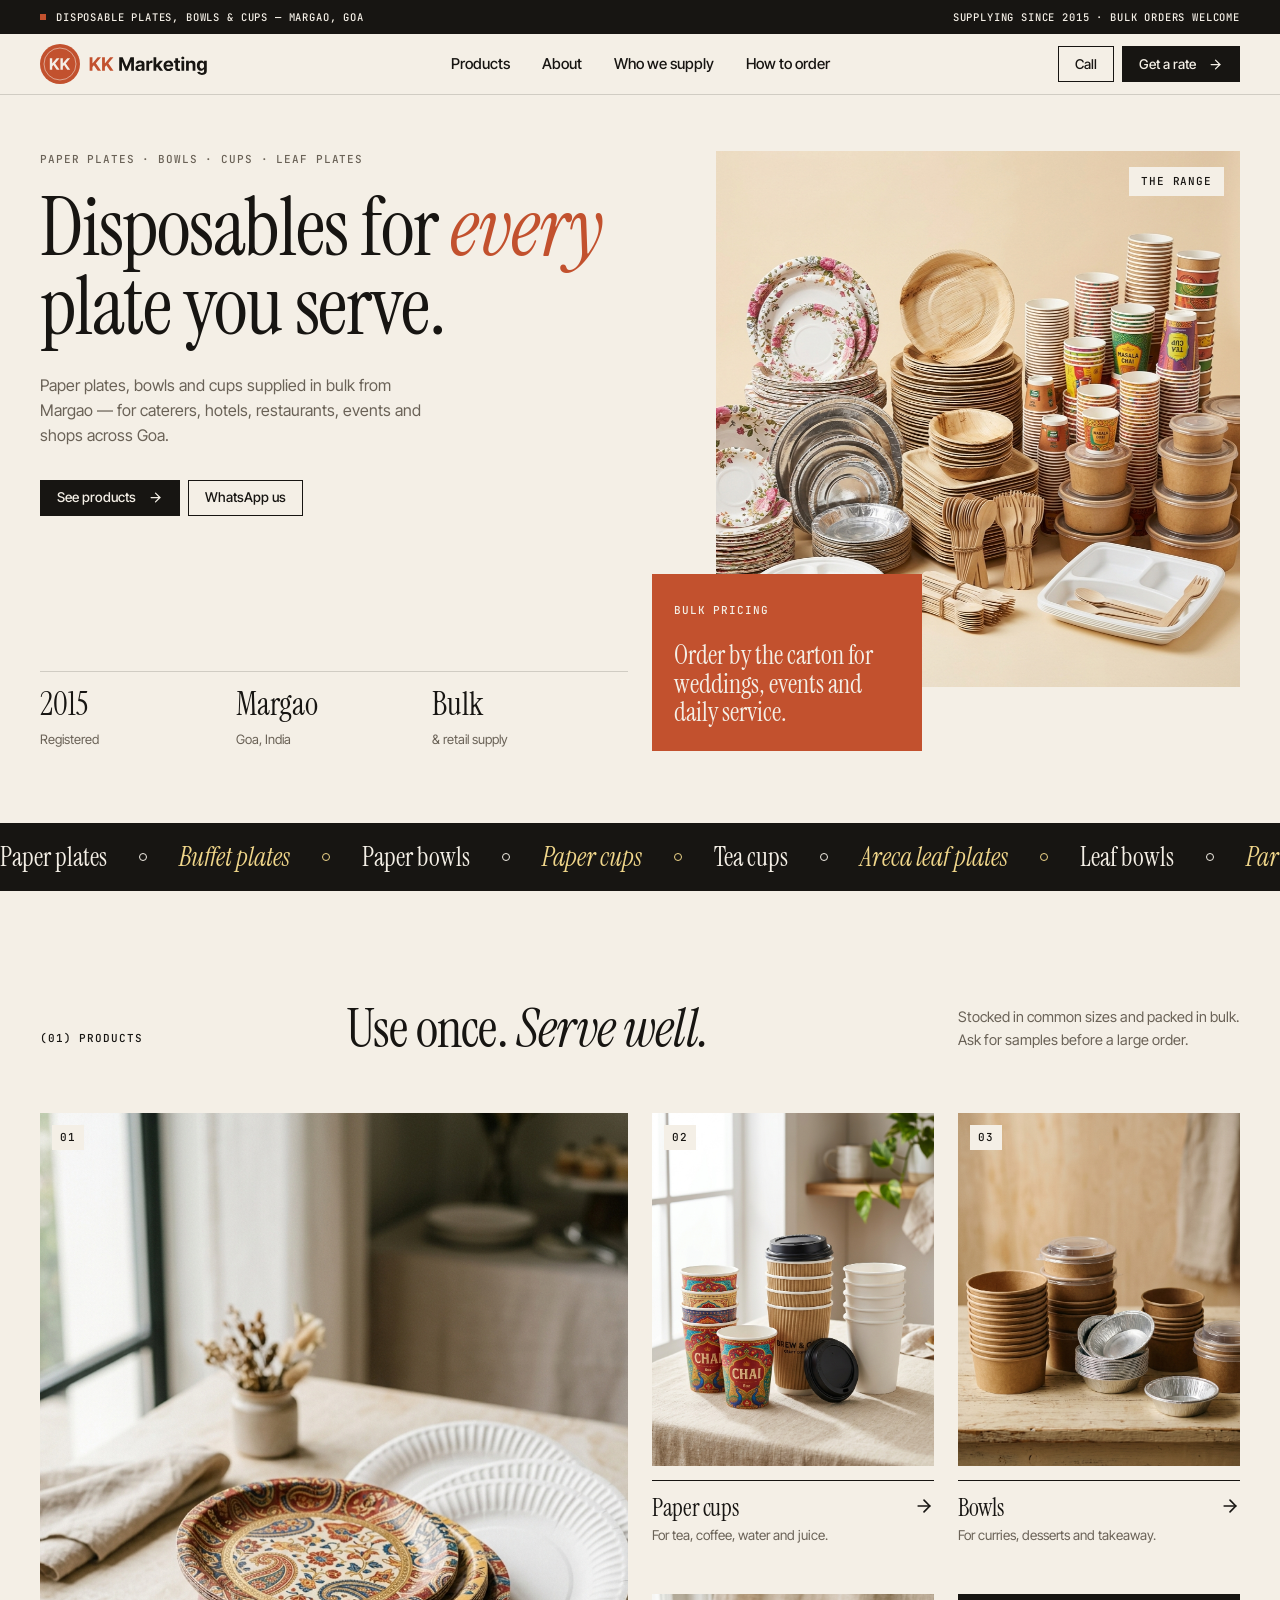
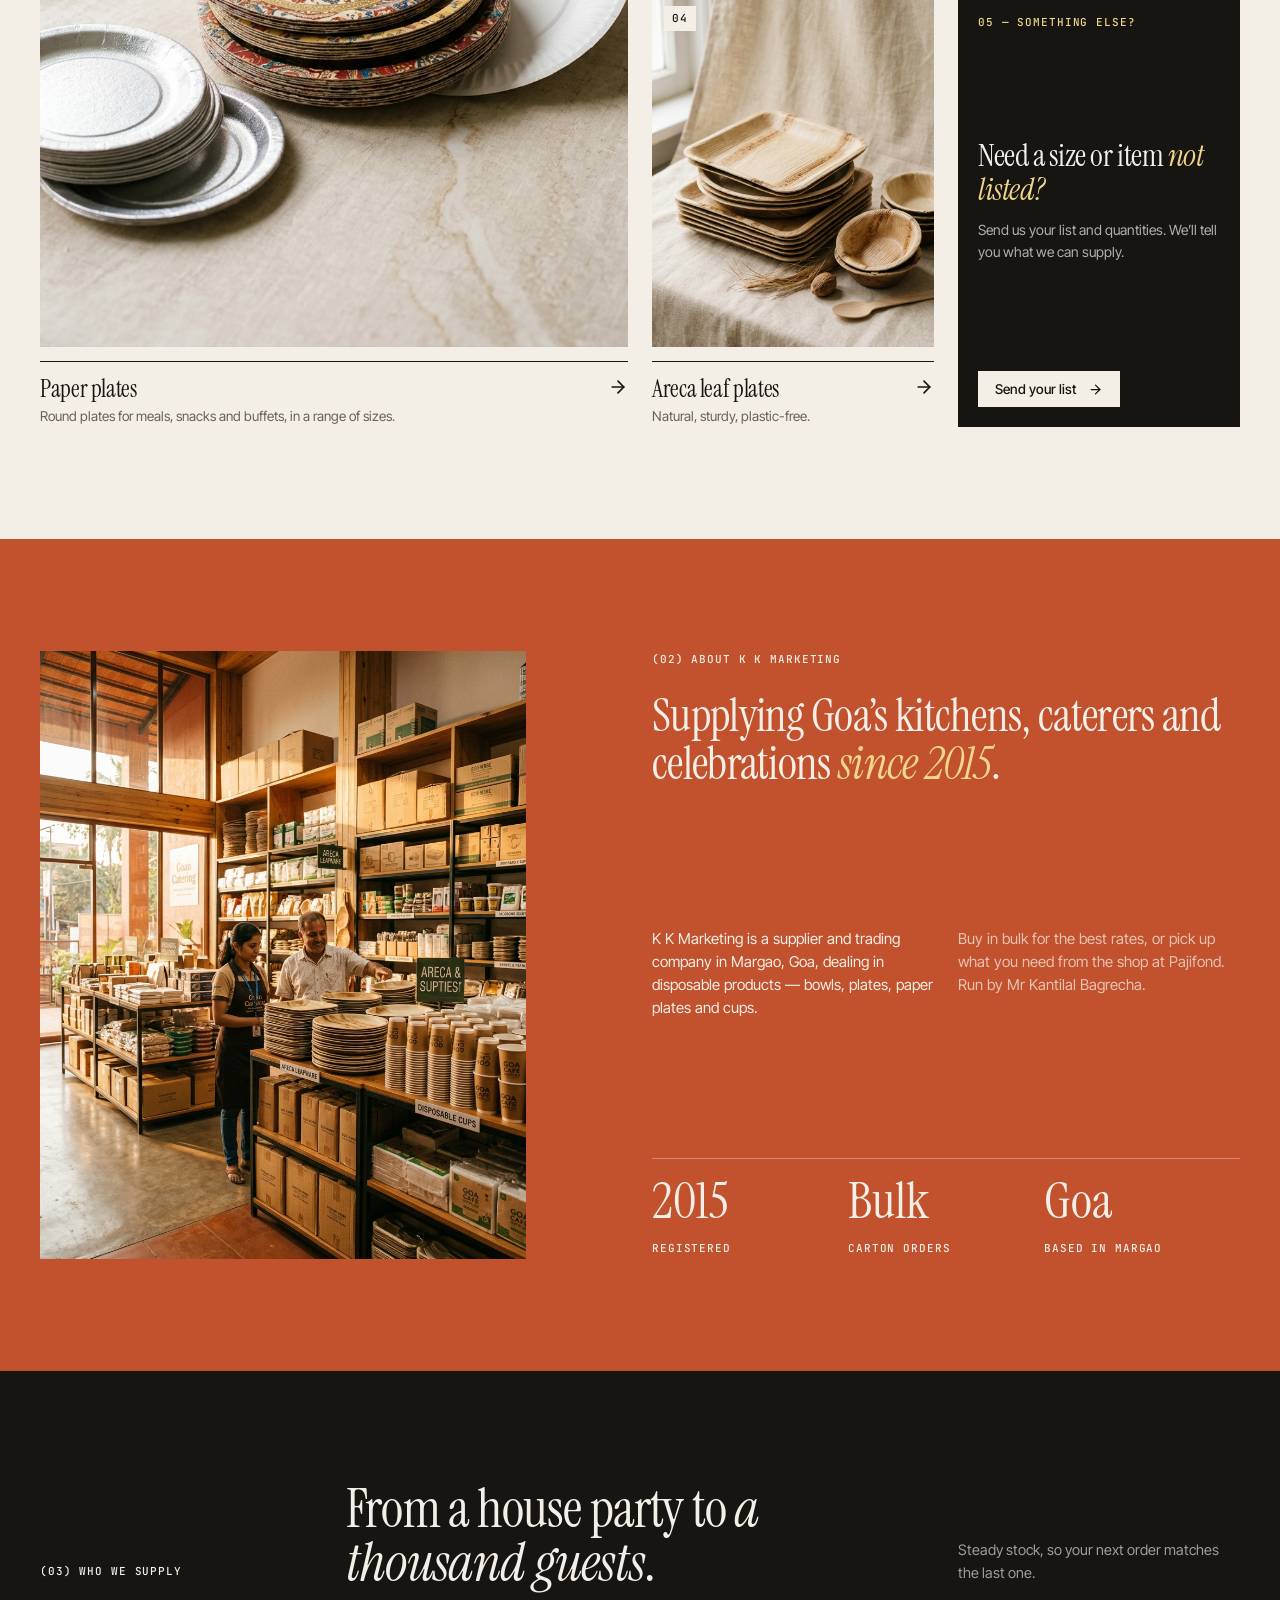
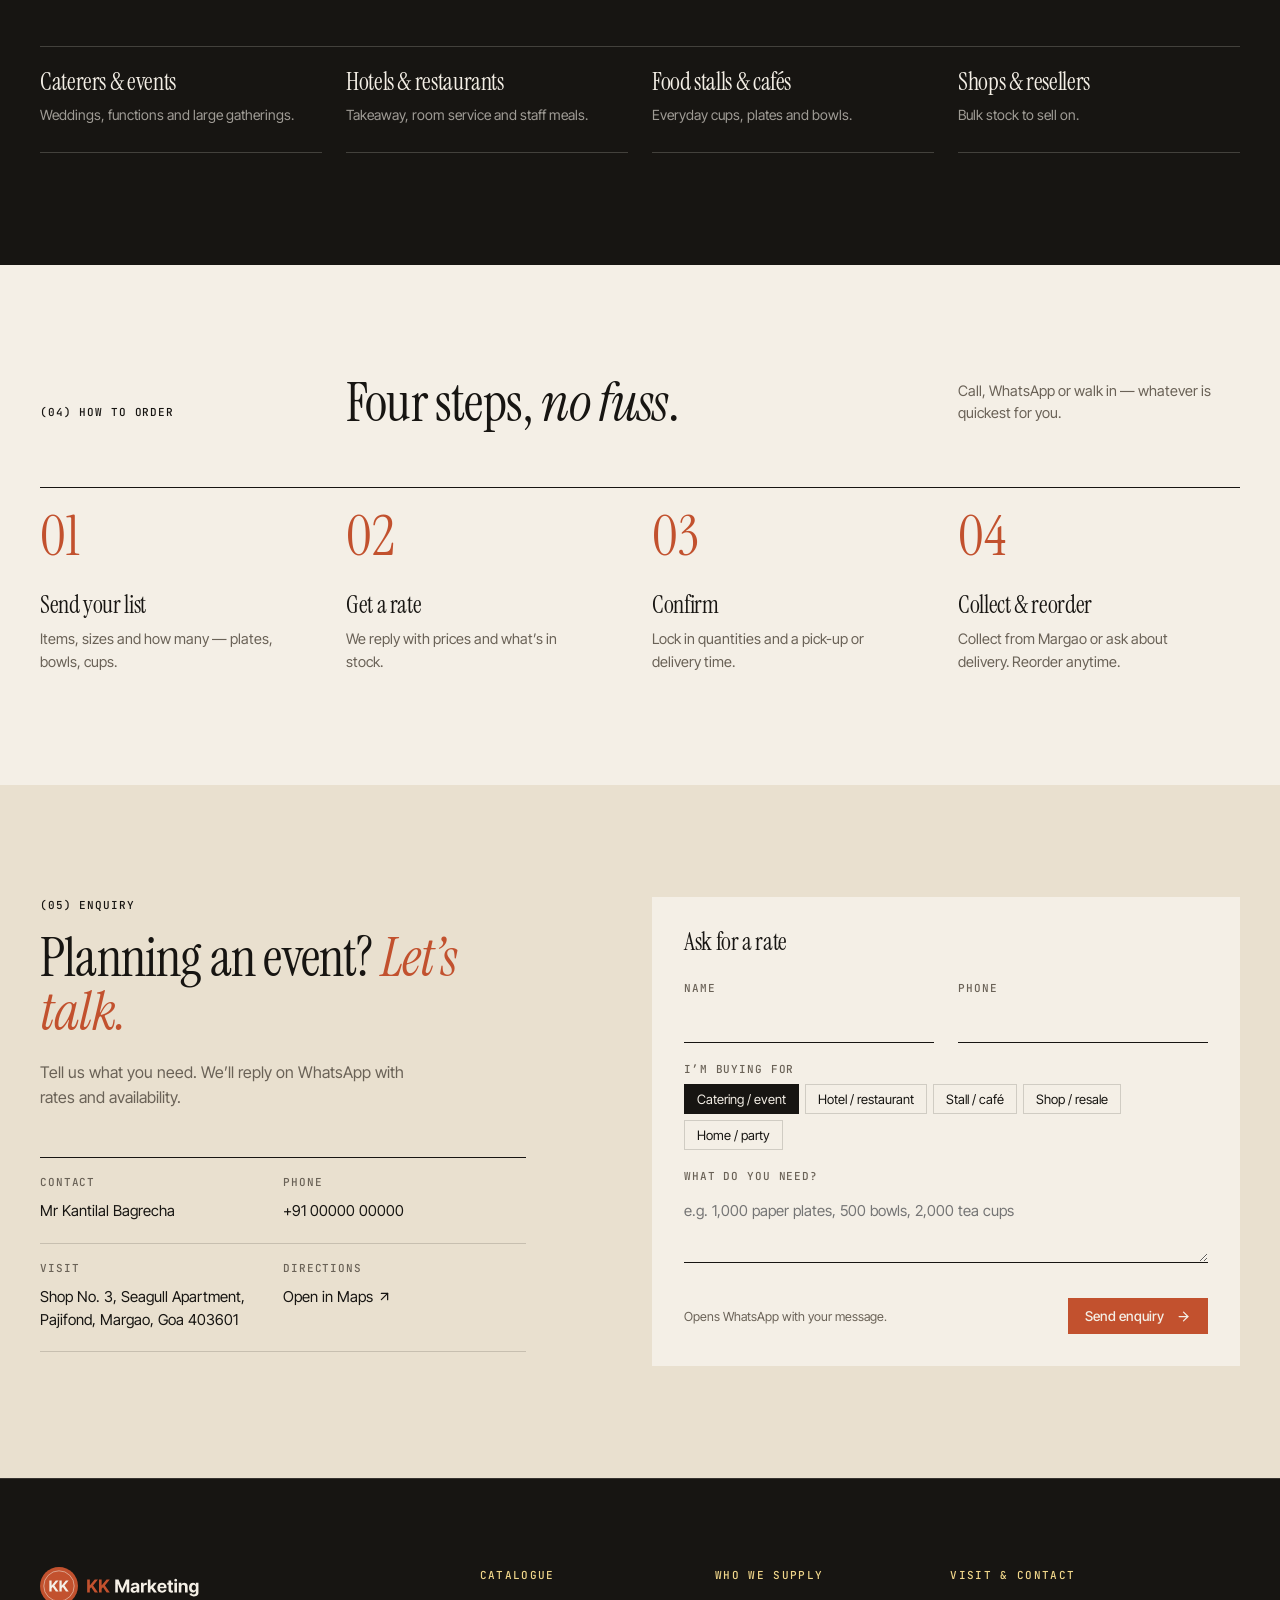
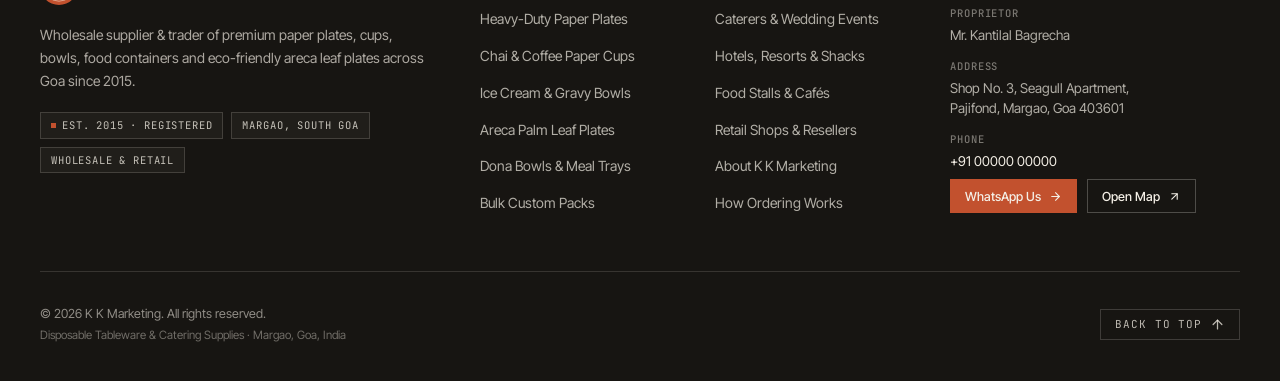
==== commit 08ba8acf: "Update footer logo with exact navbar vector emblem and orange KK accent" ====
--- a/index.html
+++ b/index.html
@@ -276,37 +276,9 @@
     padding-bottom: 56px;
     border-bottom: 1px solid rgba(244, 239, 230, .14);
   }
-    .foot-brand-header {
-    display: inline-flex;
-    align-items: center;
-    gap: 14px;
-    color: var(--paper);
-    text-decoration: none;
-  }
-  .foot-emblem {
-    width: 42px;
-    height: 42px;
-    display: block;
-    flex-shrink: 0;
-  }
-  .foot-title {
-    display: block;
-    font-family: var(--sans);
-    font-size: 21px;
-    font-weight: 600;
-    letter-spacing: -.02em;
-    color: var(--paper);
-    line-height: 1.15;
-  }
-  .foot-sub {
-    display: block;
-    font-family: var(--mono);
-    font-size: 10.5px;
-    letter-spacing: .08em;
-    text-transform: uppercase;
-    color: var(--butter);
-    margin-top: 2px;
-  }
+  .foot-logo-link { display: inline-block; color: var(--paper); transition: opacity .2s; }
+  .foot-logo-link:hover { opacity: .85; }
+  .foot-brand .accent { fill: var(--terra); }
   .foot-brand { display: flex; flex-direction: column; gap: 18px; max-width: 400px; }
   .foot-brand .foot-logo-svg { height: 38px; width: auto; max-width: 250px; color: var(--paper); display: block; }
   .foot-desc {
@@ -519,8 +491,10 @@
   <symbol id="i-arrow-right" viewBox="0 0 24 24" fill="none" stroke="currentColor" stroke-width="2" stroke-linecap="round" stroke-linejoin="round"><path d="M5 12h14"/><path d="m12 5 7 7-7 7"/></symbol>
   <symbol id="i-arrow-up-right" viewBox="0 0 24 24" fill="none" stroke="currentColor" stroke-width="2" stroke-linecap="round" stroke-linejoin="round"><path d="M7 7h10v10"/><path d="M7 17 17 7"/></symbol>
   <symbol id="i-arrow-up" viewBox="0 0 24 24" fill="none" stroke="currentColor" stroke-width="2" stroke-linecap="round" stroke-linejoin="round"><path d="m5 12 7-7 7 7"/><path d="M12 19V5"/></symbol>
+  <symbol id="brand-logo" viewBox="0 0 270.22 64">
+    <circle class="accent" cx="32" cy="32" r="32" fill="#c2512e"/><circle cx="32" cy="32" r="25.6" fill="none" stroke="#f4efe6" stroke-width="1.44" opacity=".6"/><path fill="#f4efe6" transform="translate(14.5 41.31)" d="M1.225 0.0V-18.625H5.050000000000001V-10.3375H5.2875000000000005L12.1125 -18.625H16.7L9.7375 -10.275L16.7875 0.0H12.200000000000001L7.0125 -7.7125L5.050000000000001 -5.3375V0.0ZM18.218500000000002 0.0V-18.625H22.0435V-10.3375H22.281000000000002L29.106 -18.625H33.6935L26.731 -10.275L33.781000000000006 0.0H29.1935L24.006 -7.7125L22.0435 -5.3375V0.0Z"/><path class="accent" fill="#c2512e" d="M79.435546875 43.0V21.173828125H83.91796875V30.8857421875H84.1962890625L92.1943359375 21.173828125H97.5703125L89.4111328125 30.958984375L97.6728515625 43.0H92.296875L86.2177734375 33.9619140625L83.91796875 36.7451171875V43.0ZM99.3498046875 43.0V21.173828125H103.8322265625V30.8857421875H104.110546875L112.10859375 21.173828125H117.4845703125L109.325390625 30.958984375L117.587109375 43.0H112.2111328125L106.13203125 33.9619140625L103.8322265625 36.7451171875V43.0Z"/><path fill="currentColor" d="M126.7640625 21.173828125H132.301171875L138.394921875 36.056640625H138.6439453125L144.75234375 21.173828125H150.31875V43.0H145.92421875V28.6298828125H145.7484375L140.00625 42.8974609375H136.988671875L131.305078125 28.6005859375H131.1146484375V43.0H126.7640625ZM158.0748046875 43.322265625Q156.5220703125 43.322265625 155.28427734375 42.765625Q154.046484375 42.208984375 153.33603515625 41.125Q152.6255859375 40.041015625 152.6255859375 38.4296875Q152.6255859375 37.052734375 153.1236328125 36.13720703125Q153.6216796875 35.2216796875 154.49326171875 34.65771484375Q155.36484375 34.09375 156.47080078125 33.80078125Q157.5767578125 33.5078125 158.792578125 33.390625Q160.2134765625 33.244140625 161.08505859375 33.11962890625Q161.956640625 32.9951171875 162.35947265625 32.72412109375Q162.7623046875 32.453125 162.7623046875 31.92578125V31.8525390625Q162.7623046875 30.8125 162.1177734375 30.23388671875Q161.4732421875 29.6552734375 160.2720703125 29.6552734375Q159.0123046875 29.6552734375 158.265234375 30.2119140625Q157.5181640625 30.7685546875 157.269140625 31.57421875L153.196875 31.2080078125Q153.5337890625 29.7138671875 154.47861328125 28.63720703125Q155.4234375 27.560546875 156.89560546875 26.9892578125Q158.3677734375 26.41796875 160.28671875 26.41796875Q161.605078125 26.41796875 162.835546875 26.7255859375Q164.066015625 27.033203125 165.0474609375 27.69970703125Q166.02890625 28.3662109375 166.6001953125 29.42822265625Q167.171484375 30.490234375 167.171484375 31.9697265625V43.0H162.98203125V40.7294921875H162.86484375Q162.4693359375 41.4765625 161.81748046875 42.05517578125Q161.165625 42.6337890625 160.23544921875 42.97802734375Q159.3052734375 43.322265625 158.0748046875 43.322265625ZM159.3052734375 40.24609375Q160.3453125 40.24609375 161.12900390625 39.82861328125Q161.9126953125 39.4111328125 162.3521484375 38.7080078125Q162.7916015625 38.0048828125 162.7916015625 37.140625V35.3681640625Q162.5865234375 35.5146484375 162.2056640625 35.62451171875Q161.8248046875 35.734375 161.34873046875 35.82958984375Q160.87265625 35.9248046875 160.41123046875 35.99072265625Q159.9498046875 36.056640625 159.5689453125 36.115234375Q158.76328125 36.232421875 158.14072265625 36.49609375Q157.5181640625 36.759765625 157.18125 37.19189453125Q156.8443359375 37.6240234375 156.8443359375 38.2978515625Q156.8443359375 39.25 157.5328125 39.748046875Q158.2212890625 40.24609375 159.3052734375 40.24609375ZM170.16679687500002 43.0V26.623046875H174.42949218750002V29.4794921875H174.60527343750002Q175.04472656250002 27.9560546875 176.10673828125002 27.1796875Q177.16875000000002 26.4033203125 178.54570312500002 26.4033203125Q178.88261718750002 26.4033203125 179.27812500000002 26.43994140625Q179.67363281250002 26.4765625 179.96660156250002 26.5498046875V30.4755859375Q179.65898437500002 30.373046875 179.10234375000002 30.30712890625Q178.54570312500002 30.2412109375 178.06230468750002 30.2412109375Q177.06621093750002 30.2412109375 176.26787109375002 30.6806640625Q175.46953125000002 31.1201171875 175.01542968750002 31.88916015625Q174.56132812500002 32.658203125 174.56132812500002 33.6689453125V43.0ZM185.62792968750003 38.2099609375 185.64257812500003 32.921875H186.30175781250003L191.64843750000003 26.623046875H196.73144531250003L189.65625000000003 34.826171875H188.61621093750003ZM181.64355468750003 43.0V21.173828125H186.03808593750003V43.0ZM191.86816406250003 43.0 186.96093750000003 35.822265625 189.89062500000003 32.7021484375 197.03906250000003 43.0ZM205.71796875000004 43.322265625Q203.21308593750004 43.322265625 201.39667968750004 42.296875Q199.58027343750004 41.271484375 198.60615234375004 39.37451171875Q197.63203125000004 37.4775390625 197.63203125000004 34.8994140625Q197.63203125000004 32.365234375 198.59882812500004 30.4609375Q199.56562500000004 28.556640625 201.33808593750004 27.4873046875Q203.11054687500004 26.41796875 205.49824218750004 26.41796875Q207.09492187500004 26.41796875 208.49384765625004 26.9306640625Q209.89277343750004 27.443359375 210.94746093750004 28.46875Q212.00214843750004 29.494140625 212.58808593750004 31.05419921875Q213.17402343750004 32.6142578125 213.17402343750004 34.7236328125V35.9541015625H199.43378906250004V33.2001953125H211.03535156250004L208.98457031250004 33.9326171875Q208.98457031250004 32.658203125 208.59638671875004 31.71337890625Q208.20820312500004 30.7685546875 207.43916015625004 30.24853515625Q206.67011718750004 29.728515625 205.52753906250004 29.728515625Q204.38496093750004 29.728515625 203.59394531250004 30.255859375Q202.80292968750004 30.783203125 202.38544921875004 31.68408203125Q201.96796875000004 32.5849609375 201.96796875000004 33.7421875V35.6904296875Q201.96796875000004 37.0380859375 202.44404296875004 38.01220703125Q202.92011718750004 38.986328125 203.78437500000004 39.4990234375Q204.64863281250004 40.01171875 205.79121093750004 40.01171875Q206.55292968750004 40.01171875 207.18281250000004 39.7919921875Q207.81269531250004 39.572265625 208.26679687500004 39.14013671875Q208.72089843750004 38.7080078125 208.95527343750004 38.078125L213.02753906250004 38.3857421875Q212.70527343750004 39.8798828125 211.73847656250004 40.98583984375Q210.77167968750004 42.091796875 209.24824218750004 42.70703125Q207.72480468750004 43.322265625 205.71796875000004 43.322265625ZM224.02089843750005 26.623046875V29.962890625H214.26503906250005V26.623046875ZM216.50625000000005 22.7265625H220.90078125000005V37.990234375Q220.90078125000005 38.8251953125 221.28164062500005 39.2353515625Q221.66250000000005 39.6455078125 222.48281250000005 39.6455078125Q222.74648437500005 39.6455078125 223.06875000000005 39.59423828125Q223.39101562500005 39.54296875 223.62539062500005 39.484375L224.32851562500005 42.8095703125Q223.61074218750005 43.029296875 222.92958984375005 43.1318359375Q222.24843750000005 43.234375 221.57460937500005 43.234375Q219.15761718750005 43.234375 217.83193359375005 42.01123046875Q216.50625000000005 40.7880859375 216.50625000000005 38.5908203125ZM226.32773437500006 43.0V26.623046875H230.72226562500006V43.0ZM228.52500000000006 24.484375Q227.52890625000006 24.484375 226.81845703125006 23.8251953125Q226.10800781250006 23.166015625 226.10800781250006 22.228515625Q226.10800781250006 21.291015625 226.81845703125006 20.6318359375Q227.52890625000006 19.97265625 228.52500000000006 19.97265625Q229.52109375000006 19.97265625 230.22421875000006 20.6318359375Q230.92734375000006 21.291015625 230.92734375000006 22.228515625Q230.92734375000006 23.166015625 230.22421875000006 23.8251953125Q229.52109375000006 24.484375 228.52500000000006 24.484375ZM238.11210937500007 33.5224609375V43.0H233.71757812500007V26.623046875H238.03886718750007V29.5087890625H238.21464843750007Q238.77128906250007 28.087890625 239.97978515625007 27.2529296875Q241.18828125000007 26.41796875 243.01933593750007 26.41796875Q244.71855468750007 26.41796875 245.98564453125007 27.15771484375Q247.25273437500007 27.8974609375 247.95585937500007 29.28173828125Q248.65898437500007 30.666015625 248.65898437500007 32.5849609375V43.0H244.26445312500007V33.3466796875Q244.26445312500007 31.8232421875 243.47343750000007 30.95166015625Q242.68242187500007 30.080078125 241.29082031250007 30.080078125Q240.35332031250007 30.080078125 239.63554687500007 30.490234375Q238.91777343750007 30.900390625 238.51494140625007 31.662109375Q238.11210937500007 32.423828125 238.11210937500007 33.5224609375ZM258.9345703125001 49.474609375Q255.66796875000009 49.474609375 253.80761718750009 48.185546875Q251.94726562500009 46.896484375 251.52246093750009 44.9921875L255.56542968750009 44.376953125Q255.75585937500009 44.875 256.1806640625001 45.30712890625Q256.6054687500001 45.7392578125 257.3085937500001 46.01025390625Q258.0117187500001 46.28125 259.0371093750001 46.28125Q260.5458984375001 46.28125 261.5346679687501 45.548828125Q262.5234375000001 44.81640625 262.5234375000001 43.1171875V40.099609375H262.3183593750001Q262.0253906250001 40.744140625 261.4321289062501 41.359375Q260.8388671875001 41.974609375 259.9086914062501 42.3701171875Q258.9785156250001 42.765625 257.6455078125001 42.765625Q255.79980468750009 42.765625 254.29101562500009 41.9013671875Q252.78222656250009 41.037109375 251.88134765625009 39.2646484375Q250.98046875000009 37.4921875 250.98046875000009 34.7822265625Q250.98046875000009 32.013671875 251.88867187500009 30.1533203125Q252.79687500000009 28.29296875 254.31298828125009 27.35546875Q255.82910156250009 26.41796875 257.6601562500001 26.41796875Q259.0371093750001 26.41796875 259.9672851562501 26.88671875Q260.8974609375001 27.35546875 261.4760742187501 28.03662109375Q262.0546875000001 28.7177734375 262.3623046875001 29.376953125H262.5380859375001V26.623046875H266.8593750000001V43.1904296875Q266.8593750000001 45.2705078125 265.8413085937501 46.66943359375Q264.8232421875001 48.068359375 263.0361328125001 48.771484375Q261.2490234375001 49.474609375 258.9345703125001 49.474609375ZM259.0078125000001 39.42578125Q260.6923828125001 39.42578125 261.6152343750001 38.18798828125Q262.5380859375001 36.9501953125 262.5380859375001 34.767578125Q262.5380859375001 33.302734375 262.1279296875001 32.21875Q261.7177734375001 31.134765625 260.9340820312501 30.5341796875Q260.1503906250001 29.93359375 259.0078125000001 29.93359375Q257.8652343750001 29.93359375 257.0742187500001 30.55615234375Q256.2832031250001 31.1787109375 255.8803710937501 32.2626953125Q255.47753906250009 33.3466796875 255.47753906250009 34.767578125Q255.47753906250009 36.1884765625 255.8876953125001 37.23583984375Q256.2978515625001 38.283203125 257.0815429687501 38.8544921875Q257.8652343750001 39.42578125 259.0078125000001 39.42578125Z"/>
+  </symbol>
 </svg>
-
 <div class="bar">
   <div class="wrap">
     <span class="label"><span class="dot"></span>Disposable plates, bowls &amp; cups — Margao, Goa</span>
@@ -530,7 +504,7 @@
 
 <header>
   <nav class="wrap grid">
-    <a href="#top" class="logo" aria-label="K K Marketing — home"><svg class="logo-svg" role="img" aria-label="K K Marketing" viewBox="0 0 270.22 64"><circle class="accent" cx="32" cy="32" r="32" fill="#c2512e"/><circle cx="32" cy="32" r="25.6" fill="none" stroke="#f4efe6" stroke-width="1.44" opacity=".6"/><path fill="#f4efe6" transform="translate(14.5 41.31)" d="M1.225 0.0V-18.625H5.050000000000001V-10.3375H5.2875000000000005L12.1125 -18.625H16.7L9.7375 -10.275L16.7875 0.0H12.200000000000001L7.0125 -7.7125L5.050000000000001 -5.3375V0.0ZM18.218500000000002 0.0V-18.625H22.0435V-10.3375H22.281000000000002L29.106 -18.625H33.6935L26.731 -10.275L33.781000000000006 0.0H29.1935L24.006 -7.7125L22.0435 -5.3375V0.0Z"/><path class="accent" fill="#c2512e" d="M79.435546875 43.0V21.173828125H83.91796875V30.8857421875H84.1962890625L92.1943359375 21.173828125H97.5703125L89.4111328125 30.958984375L97.6728515625 43.0H92.296875L86.2177734375 33.9619140625L83.91796875 36.7451171875V43.0ZM99.3498046875 43.0V21.173828125H103.8322265625V30.8857421875H104.110546875L112.10859375 21.173828125H117.4845703125L109.325390625 30.958984375L117.587109375 43.0H112.2111328125L106.13203125 33.9619140625L103.8322265625 36.7451171875V43.0Z"/><path fill="currentColor" d="M126.7640625 21.173828125H132.301171875L138.394921875 36.056640625H138.6439453125L144.75234375 21.173828125H150.31875V43.0H145.92421875V28.6298828125H145.7484375L140.00625 42.8974609375H136.988671875L131.305078125 28.6005859375H131.1146484375V43.0H126.7640625ZM158.0748046875 43.322265625Q156.5220703125 43.322265625 155.28427734375 42.765625Q154.046484375 42.208984375 153.33603515625 41.125Q152.6255859375 40.041015625 152.6255859375 38.4296875Q152.6255859375 37.052734375 153.1236328125 36.13720703125Q153.6216796875 35.2216796875 154.49326171875 34.65771484375Q155.36484375 34.09375 156.47080078125 33.80078125Q157.5767578125 33.5078125 158.792578125 33.390625Q160.2134765625 33.244140625 161.08505859375 33.11962890625Q161.956640625 32.9951171875 162.35947265625 32.72412109375Q162.7623046875 32.453125 162.7623046875 31.92578125V31.8525390625Q162.7623046875 30.8125 162.1177734375 30.23388671875Q161.4732421875 29.6552734375 160.2720703125 29.6552734375Q159.0123046875 29.6552734375 158.265234375 30.2119140625Q157.5181640625 30.7685546875 157.269140625 31.57421875L153.196875 31.2080078125Q153.5337890625 29.7138671875 154.47861328125 28.63720703125Q155.4234375 27.560546875 156.89560546875 26.9892578125Q158.3677734375 26.41796875 160.28671875 26.41796875Q161.605078125 26.41796875 162.835546875 26.7255859375Q164.066015625 27.033203125 165.0474609375 27.69970703125Q166.02890625 28.3662109375 166.6001953125 29.42822265625Q167.171484375 30.490234375 167.171484375 31.9697265625V43.0H162.98203125V40.7294921875H162.86484375Q162.4693359375 41.4765625 161.81748046875 42.05517578125Q161.165625 42.6337890625 160.23544921875 42.97802734375Q159.3052734375 43.322265625 158.0748046875 43.322265625ZM159.3052734375 40.24609375Q160.3453125 40.24609375 161.12900390625 39.82861328125Q161.9126953125 39.4111328125 162.3521484375 38.7080078125Q162.7916015625 38.0048828125 162.7916015625 37.140625V35.3681640625Q162.5865234375 35.5146484375 162.2056640625 35.62451171875Q161.8248046875 35.734375 161.34873046875 35.82958984375Q160.87265625 35.9248046875 160.41123046875 35.99072265625Q159.9498046875 36.056640625 159.5689453125 36.115234375Q158.76328125 36.232421875 158.14072265625 36.49609375Q157.5181640625 36.759765625 157.18125 37.19189453125Q156.8443359375 37.6240234375 156.8443359375 38.2978515625Q156.8443359375 39.25 157.5328125 39.748046875Q158.2212890625 40.24609375 159.3052734375 40.24609375ZM170.16679687500002 43.0V26.623046875H174.42949218750002V29.4794921875H174.60527343750002Q175.04472656250002 27.9560546875 176.10673828125002 27.1796875Q177.16875000000002 26.4033203125 178.54570312500002 26.4033203125Q178.88261718750002 26.4033203125 179.27812500000002 26.43994140625Q179.67363281250002 26.4765625 179.96660156250002 26.5498046875V30.4755859375Q179.65898437500002 30.373046875 179.10234375000002 30.30712890625Q178.54570312500002 30.2412109375 178.06230468750002 30.2412109375Q177.06621093750002 30.2412109375 176.26787109375002 30.6806640625Q175.46953125000002 31.1201171875 175.01542968750002 31.88916015625Q174.56132812500002 32.658203125 174.56132812500002 33.6689453125V43.0ZM185.62792968750003 38.2099609375 185.64257812500003 32.921875H186.30175781250003L191.64843750000003 26.623046875H196.73144531250003L189.65625000000003 34.826171875H188.61621093750003ZM181.64355468750003 43.0V21.173828125H186.03808593750003V43.0ZM191.86816406250003 43.0 186.96093750000003 35.822265625 189.89062500000003 32.7021484375 197.03906250000003 43.0ZM205.71796875000004 43.322265625Q203.21308593750004 43.322265625 201.39667968750004 42.296875Q199.58027343750004 41.271484375 198.60615234375004 39.37451171875Q197.63203125000004 37.4775390625 197.63203125000004 34.8994140625Q197.63203125000004 32.365234375 198.59882812500004 30.4609375Q199.56562500000004 28.556640625 201.33808593750004 27.4873046875Q203.11054687500004 26.41796875 205.49824218750004 26.41796875Q207.09492187500004 26.41796875 208.49384765625004 26.9306640625Q209.89277343750004 27.443359375 210.94746093750004 28.46875Q212.00214843750004 29.494140625 212.58808593750004 31.05419921875Q213.17402343750004 32.6142578125 213.17402343750004 34.7236328125V35.9541015625H199.43378906250004V33.2001953125H211.03535156250004L208.98457031250004 33.9326171875Q208.98457031250004 32.658203125 208.59638671875004 31.71337890625Q208.20820312500004 30.7685546875 207.43916015625004 30.24853515625Q206.67011718750004 29.728515625 205.52753906250004 29.728515625Q204.38496093750004 29.728515625 203.59394531250004 30.255859375Q202.80292968750004 30.783203125 202.38544921875004 31.68408203125Q201.96796875000004 32.5849609375 201.96796875000004 33.7421875V35.6904296875Q201.96796875000004 37.0380859375 202.44404296875004 38.01220703125Q202.92011718750004 38.986328125 203.78437500000004 39.4990234375Q204.64863281250004 40.01171875 205.79121093750004 40.01171875Q206.55292968750004 40.01171875 207.18281250000004 39.7919921875Q207.81269531250004 39.572265625 208.26679687500004 39.14013671875Q208.72089843750004 38.7080078125 208.95527343750004 38.078125L213.02753906250004 38.3857421875Q212.70527343750004 39.8798828125 211.73847656250004 40.98583984375Q210.77167968750004 42.091796875 209.24824218750004 42.70703125Q207.72480468750004 43.322265625 205.71796875000004 43.322265625ZM224.02089843750005 26.623046875V29.962890625H214.26503906250005V26.623046875ZM216.50625000000005 22.7265625H220.90078125000005V37.990234375Q220.90078125000005 38.8251953125 221.28164062500005 39.2353515625Q221.66250000000005 39.6455078125 222.48281250000005 39.6455078125Q222.74648437500005 39.6455078125 223.06875000000005 39.59423828125Q223.39101562500005 39.54296875 223.62539062500005 39.484375L224.32851562500005 42.8095703125Q223.61074218750005 43.029296875 222.92958984375005 43.1318359375Q222.24843750000005 43.234375 221.57460937500005 43.234375Q219.15761718750005 43.234375 217.83193359375005 42.01123046875Q216.50625000000005 40.7880859375 216.50625000000005 38.5908203125ZM226.32773437500006 43.0V26.623046875H230.72226562500006V43.0ZM228.52500000000006 24.484375Q227.52890625000006 24.484375 226.81845703125006 23.8251953125Q226.10800781250006 23.166015625 226.10800781250006 22.228515625Q226.10800781250006 21.291015625 226.81845703125006 20.6318359375Q227.52890625000006 19.97265625 228.52500000000006 19.97265625Q229.52109375000006 19.97265625 230.22421875000006 20.6318359375Q230.92734375000006 21.291015625 230.92734375000006 22.228515625Q230.92734375000006 23.166015625 230.22421875000006 23.8251953125Q229.52109375000006 24.484375 228.52500000000006 24.484375ZM238.11210937500007 33.5224609375V43.0H233.71757812500007V26.623046875H238.03886718750007V29.5087890625H238.21464843750007Q238.77128906250007 28.087890625 239.97978515625007 27.2529296875Q241.18828125000007 26.41796875 243.01933593750007 26.41796875Q244.71855468750007 26.41796875 245.98564453125007 27.15771484375Q247.25273437500007 27.8974609375 247.95585937500007 29.28173828125Q248.65898437500007 30.666015625 248.65898437500007 32.5849609375V43.0H244.26445312500007V33.3466796875Q244.26445312500007 31.8232421875 243.47343750000007 30.95166015625Q242.68242187500007 30.080078125 241.29082031250007 30.080078125Q240.35332031250007 30.080078125 239.63554687500007 30.490234375Q238.91777343750007 30.900390625 238.51494140625007 31.662109375Q238.11210937500007 32.423828125 238.11210937500007 33.5224609375ZM258.9345703125001 49.474609375Q255.66796875000009 49.474609375 253.80761718750009 48.185546875Q251.94726562500009 46.896484375 251.52246093750009 44.9921875L255.56542968750009 44.376953125Q255.75585937500009 44.875 256.1806640625001 45.30712890625Q256.6054687500001 45.7392578125 257.3085937500001 46.01025390625Q258.0117187500001 46.28125 259.0371093750001 46.28125Q260.5458984375001 46.28125 261.5346679687501 45.548828125Q262.5234375000001 44.81640625 262.5234375000001 43.1171875V40.099609375H262.3183593750001Q262.0253906250001 40.744140625 261.4321289062501 41.359375Q260.8388671875001 41.974609375 259.9086914062501 42.3701171875Q258.9785156250001 42.765625 257.6455078125001 42.765625Q255.79980468750009 42.765625 254.29101562500009 41.9013671875Q252.78222656250009 41.037109375 251.88134765625009 39.2646484375Q250.98046875000009 37.4921875 250.98046875000009 34.7822265625Q250.98046875000009 32.013671875 251.88867187500009 30.1533203125Q252.79687500000009 28.29296875 254.31298828125009 27.35546875Q255.82910156250009 26.41796875 257.6601562500001 26.41796875Q259.0371093750001 26.41796875 259.9672851562501 26.88671875Q260.8974609375001 27.35546875 261.4760742187501 28.03662109375Q262.0546875000001 28.7177734375 262.3623046875001 29.376953125H262.5380859375001V26.623046875H266.8593750000001V43.1904296875Q266.8593750000001 45.2705078125 265.8413085937501 46.66943359375Q264.8232421875001 48.068359375 263.0361328125001 48.771484375Q261.2490234375001 49.474609375 258.9345703125001 49.474609375ZM259.0078125000001 39.42578125Q260.6923828125001 39.42578125 261.6152343750001 38.18798828125Q262.5380859375001 36.9501953125 262.5380859375001 34.767578125Q262.5380859375001 33.302734375 262.1279296875001 32.21875Q261.7177734375001 31.134765625 260.9340820312501 30.5341796875Q260.1503906250001 29.93359375 259.0078125000001 29.93359375Q257.8652343750001 29.93359375 257.0742187500001 30.55615234375Q256.2832031250001 31.1787109375 255.8803710937501 32.2626953125Q255.47753906250009 33.3466796875 255.47753906250009 34.767578125Q255.47753906250009 36.1884765625 255.8876953125001 37.23583984375Q256.2978515625001 38.283203125 257.0815429687501 38.8544921875Q257.8652343750001 39.42578125 259.0078125000001 39.42578125Z"/></svg></a>
+    <a href="#top" class="logo" aria-label="K K Marketing — home"><svg class="logo-svg" role="img" aria-label="K K Marketing" viewBox="0 0 270.22 64"><use href="#brand-logo"/></svg></a>
     <div class="links">
       <a href="#products">Products</a>
       <a href="#about">About</a>
@@ -719,12 +693,8 @@
     <div class="foot-grid">
       <!-- Col 1: Brand & Credentials -->
       <div class="foot-brand">
-        <a href="#top" class="foot-brand-header" aria-label="K K Marketing — return to top">
-          <img src="assets/favicon.svg" alt="" width="42" height="42" class="foot-emblem">
-          <div>
-            <span class="foot-title">K K Marketing</span>
-            <span class="foot-sub">Disposables · Margao, Goa</span>
-          </div>
+                <a href="#top" class="foot-logo-link" aria-label="K K Marketing — return to top">
+          <svg class="foot-logo-svg" role="img" aria-label="K K Marketing" viewBox="0 0 270.22 64"><use href="#brand-logo"/></svg>
         </a>
         <p class="foot-desc">Wholesale supplier &amp; trader of premium paper plates, cups, bowls, food containers and eco-friendly areca leaf plates across Goa since 2015.</p>
         <div class="foot-badges">
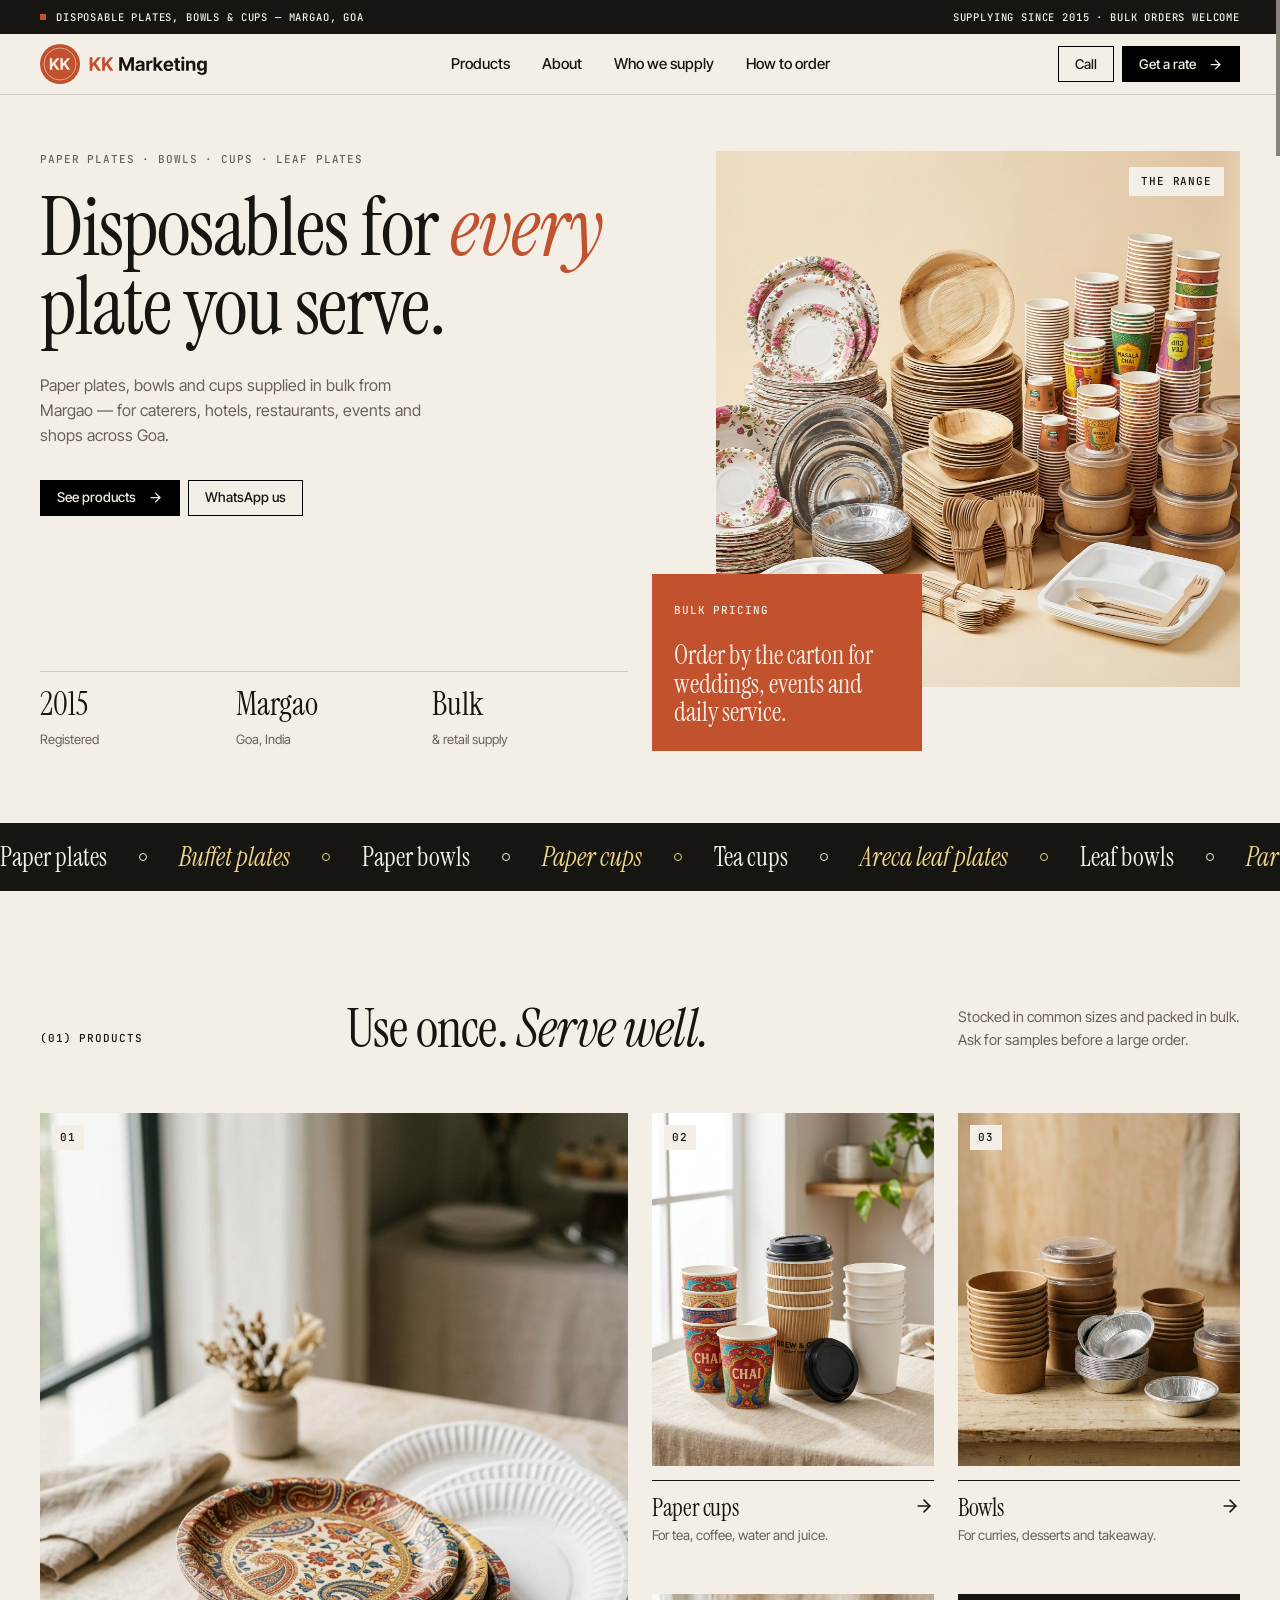
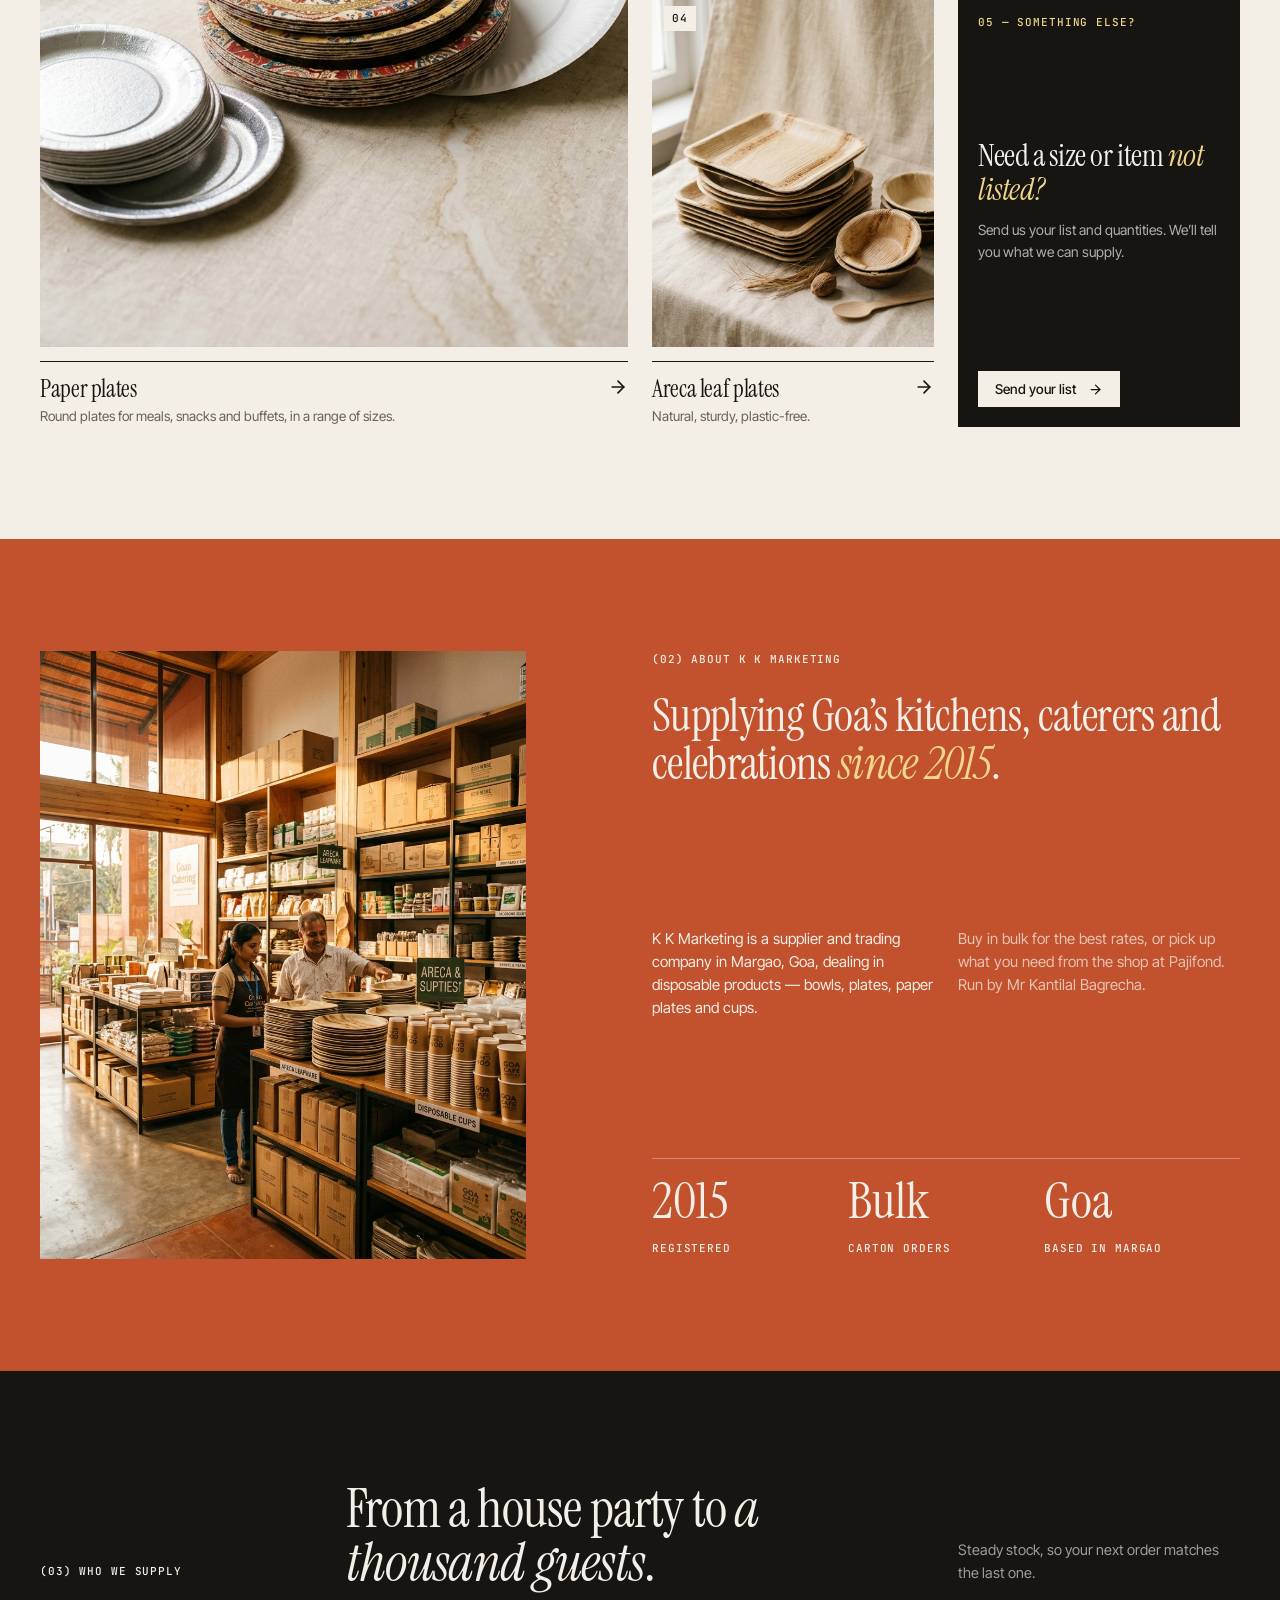
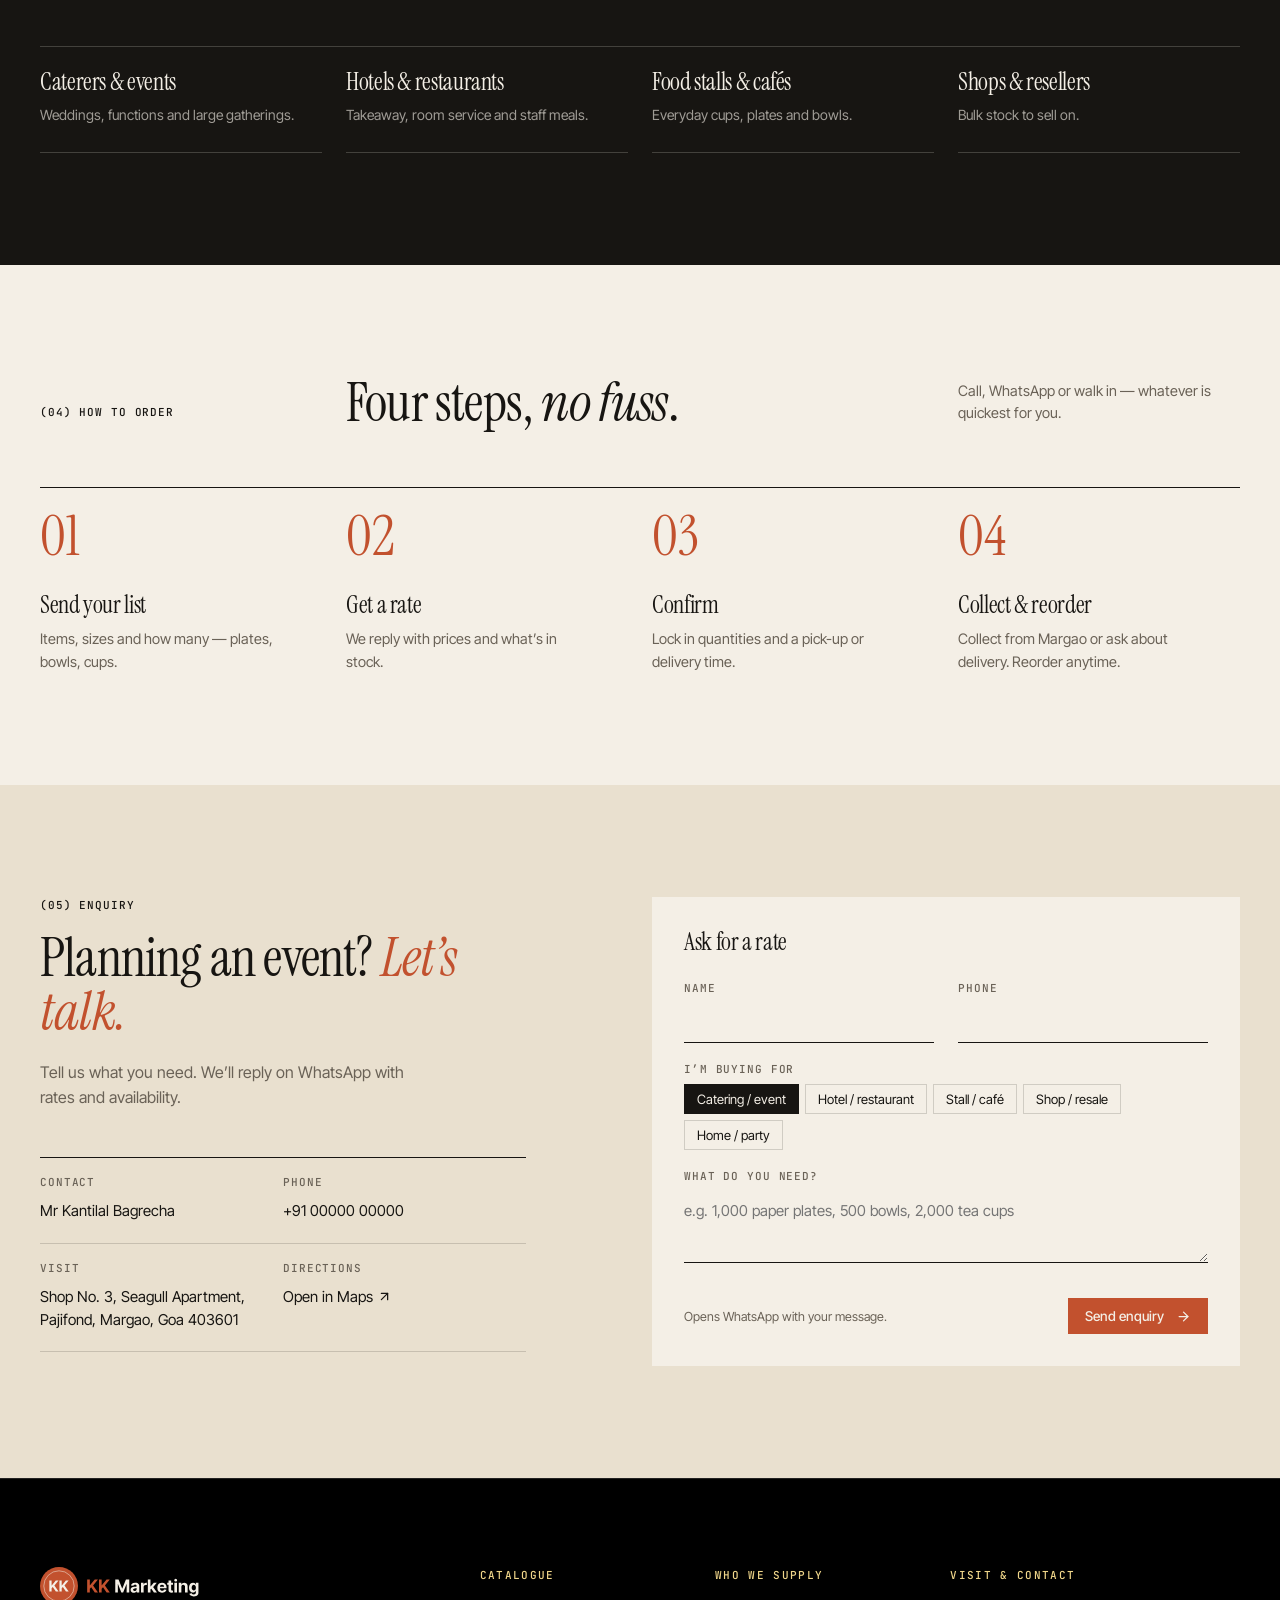
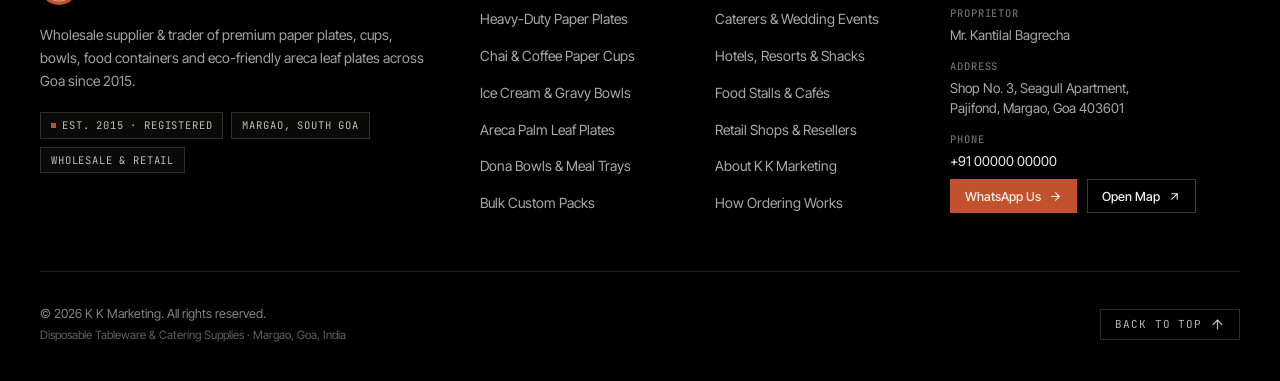
==== commit 17c28695: "Use pure black for footer and buttons; add thin overlay scrollbar Co-Authored-By: Claude <noreply@an" ====
--- a/index.html
+++ b/index.html
@@ -15,6 +15,7 @@
     --paper: #f4efe6;
     --paper-2: #e9e0cf;
     --ink: #171512;
+    --black: #000;
     --ink-2: #6a6257;
     --line: rgba(23, 21, 18, .16);
     --terra: #c2512e;
@@ -43,6 +44,15 @@
   }
   a { color: inherit; text-decoration: none; }
   img { display: block; width: 100%; height: 100%; object-fit: cover; }
+  /* Overlay scrollbar: native bar hidden, thin thumb floats over the page edge (no track gap) */
+  html.sb { scrollbar-width: none; }
+  html.sb::-webkit-scrollbar { display: none; }
+  .sb-thumb {
+    position: fixed; top: 0; right: 0; z-index: 200; width: 4px;
+    background: #8a8378;
+    transition: width .2s var(--ease), background .2s;
+  }
+  .sb-thumb:hover, .sb-thumb.drag { width: 7px; background: var(--terra); }
   ::selection { background: var(--terra); color: var(--paper); }
 
   /* ---------- Grid & type ---------- */
@@ -71,7 +81,7 @@
     display: inline-flex; align-items: center; gap: 12px;
     height: 36px; padding: 0 16px;
     font-family: var(--sans); font-size: 13.5px; font-weight: 500;
-    border: 1px solid var(--ink); background: var(--ink); color: var(--paper);
+    border: 1px solid var(--black); background: var(--black); color: var(--paper);
     cursor: pointer; white-space: nowrap;
     transition: background .2s, color .2s, border-color .2s;
   }
@@ -264,7 +274,7 @@
 
   /* Footer */
   footer {
-    background: var(--ink);
+    background: var(--black);
     color: var(--paper);
     padding: 88px 0 36px;
     border-top: 1px solid rgba(244, 239, 230, .14);
@@ -770,6 +780,35 @@
 <script>
   document.getElementById('yr').textContent = new Date().getFullYear();
 
+  // Overlay scrollbar (mouse/trackpad only; touch keeps the native one)
+  if (matchMedia('(pointer: fine)').matches) {
+    const root = document.documentElement, thumb = document.createElement('div');
+    thumb.className = 'sb-thumb'; thumb.setAttribute('aria-hidden', 'true');
+    document.body.appendChild(thumb); root.classList.add('sb');
+    const sync = () => {
+      const view = innerHeight, full = root.scrollHeight, h = Math.max(view * view / full, 40);
+      thumb.style.height = h + 'px';
+      thumb.style.transform = `translateY(${scrollY / (full - view) * (view - h)}px)`;
+      thumb.style.display = full > view ? '' : 'none';
+    };
+    addEventListener('scroll', sync, { passive: true });
+    addEventListener('resize', sync);
+    new ResizeObserver(sync).observe(document.body);
+    thumb.addEventListener('pointerdown', e => {
+      const y0 = e.clientY, s0 = scrollY;
+      const ratio = (root.scrollHeight - innerHeight) / (innerHeight - thumb.offsetHeight);
+      thumb.setPointerCapture(e.pointerId); thumb.classList.add('drag');
+      root.style.scrollBehavior = 'auto';
+      const move = ev => scrollTo(0, s0 + (ev.clientY - y0) * ratio);
+      thumb.addEventListener('pointermove', move);
+      thumb.addEventListener('pointerup', () => {
+        thumb.removeEventListener('pointermove', move); thumb.classList.remove('drag'); root.style.scrollBehavior = '';
+      }, { once: true });
+      e.preventDefault();
+    });
+    sync();
+  }
+
   // Scroll reveal
   const io = new IntersectionObserver((entries) => {
     entries.forEach((e, i) => {
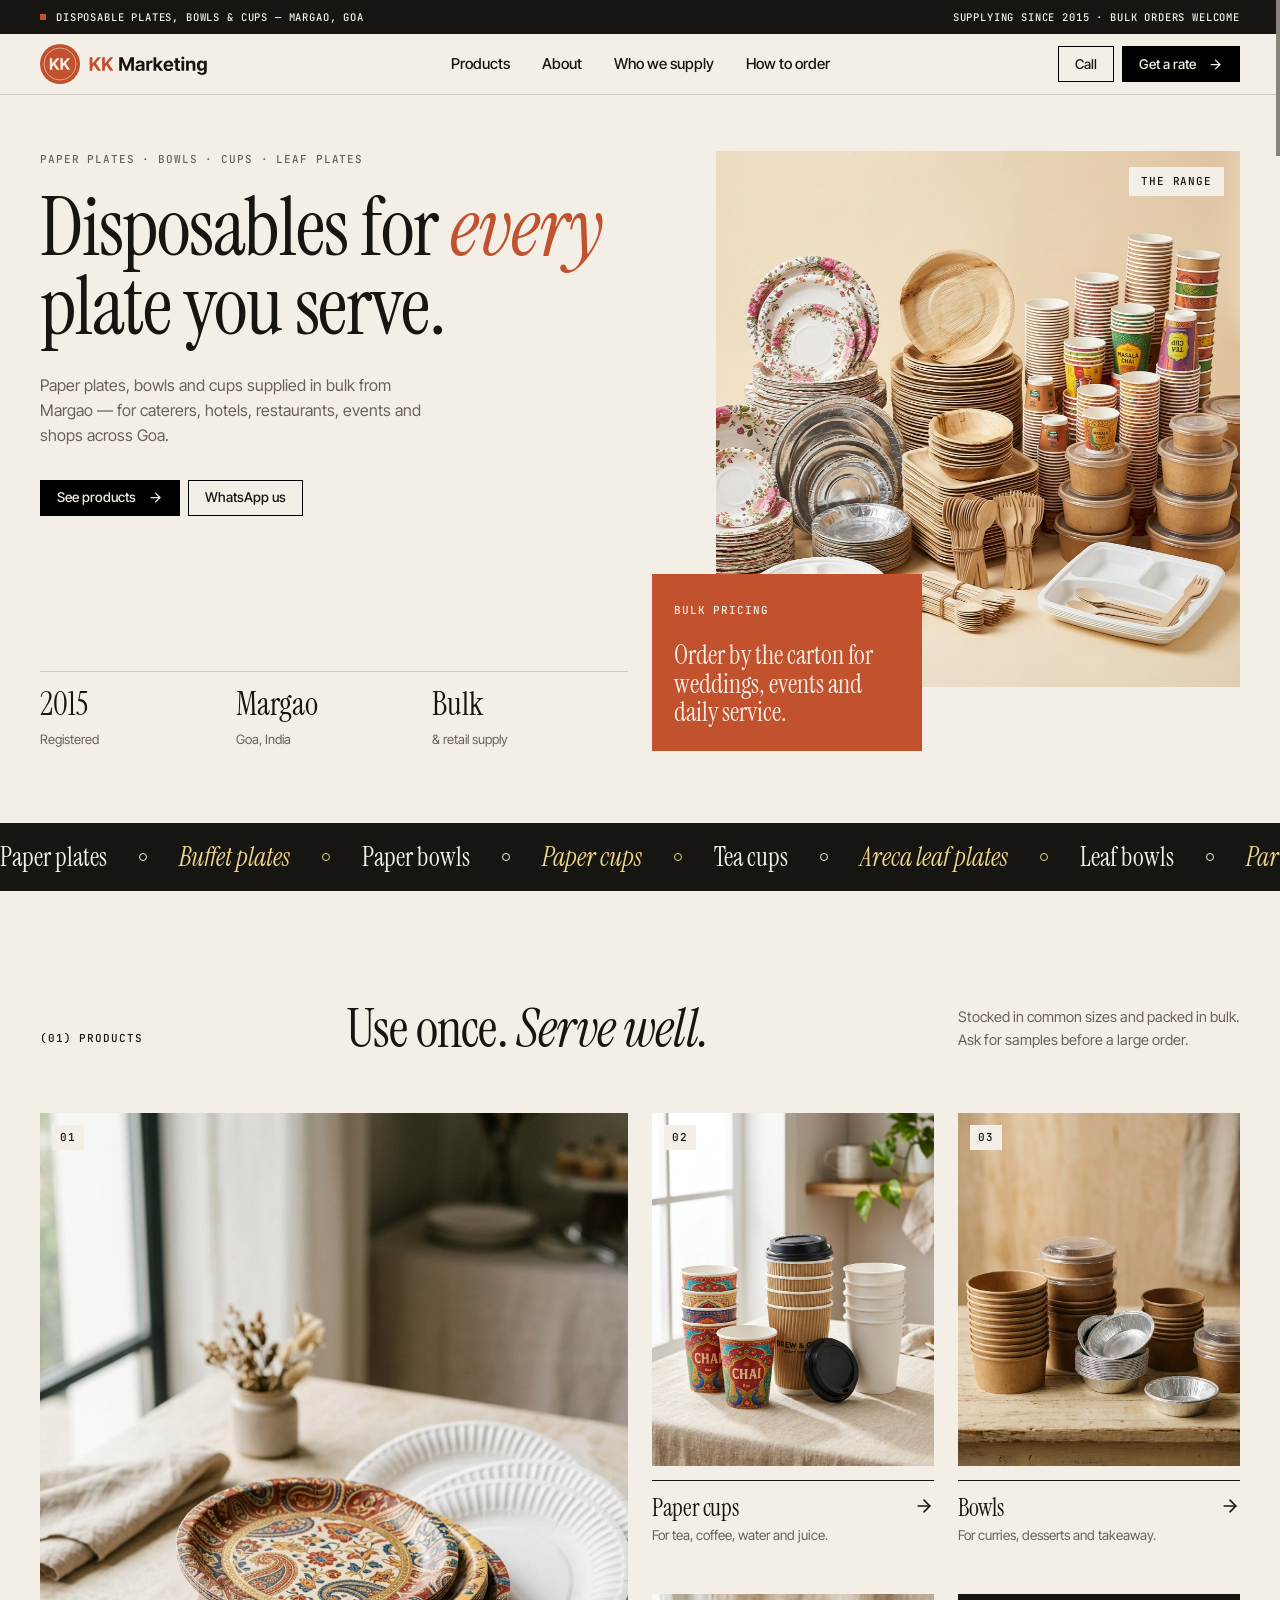
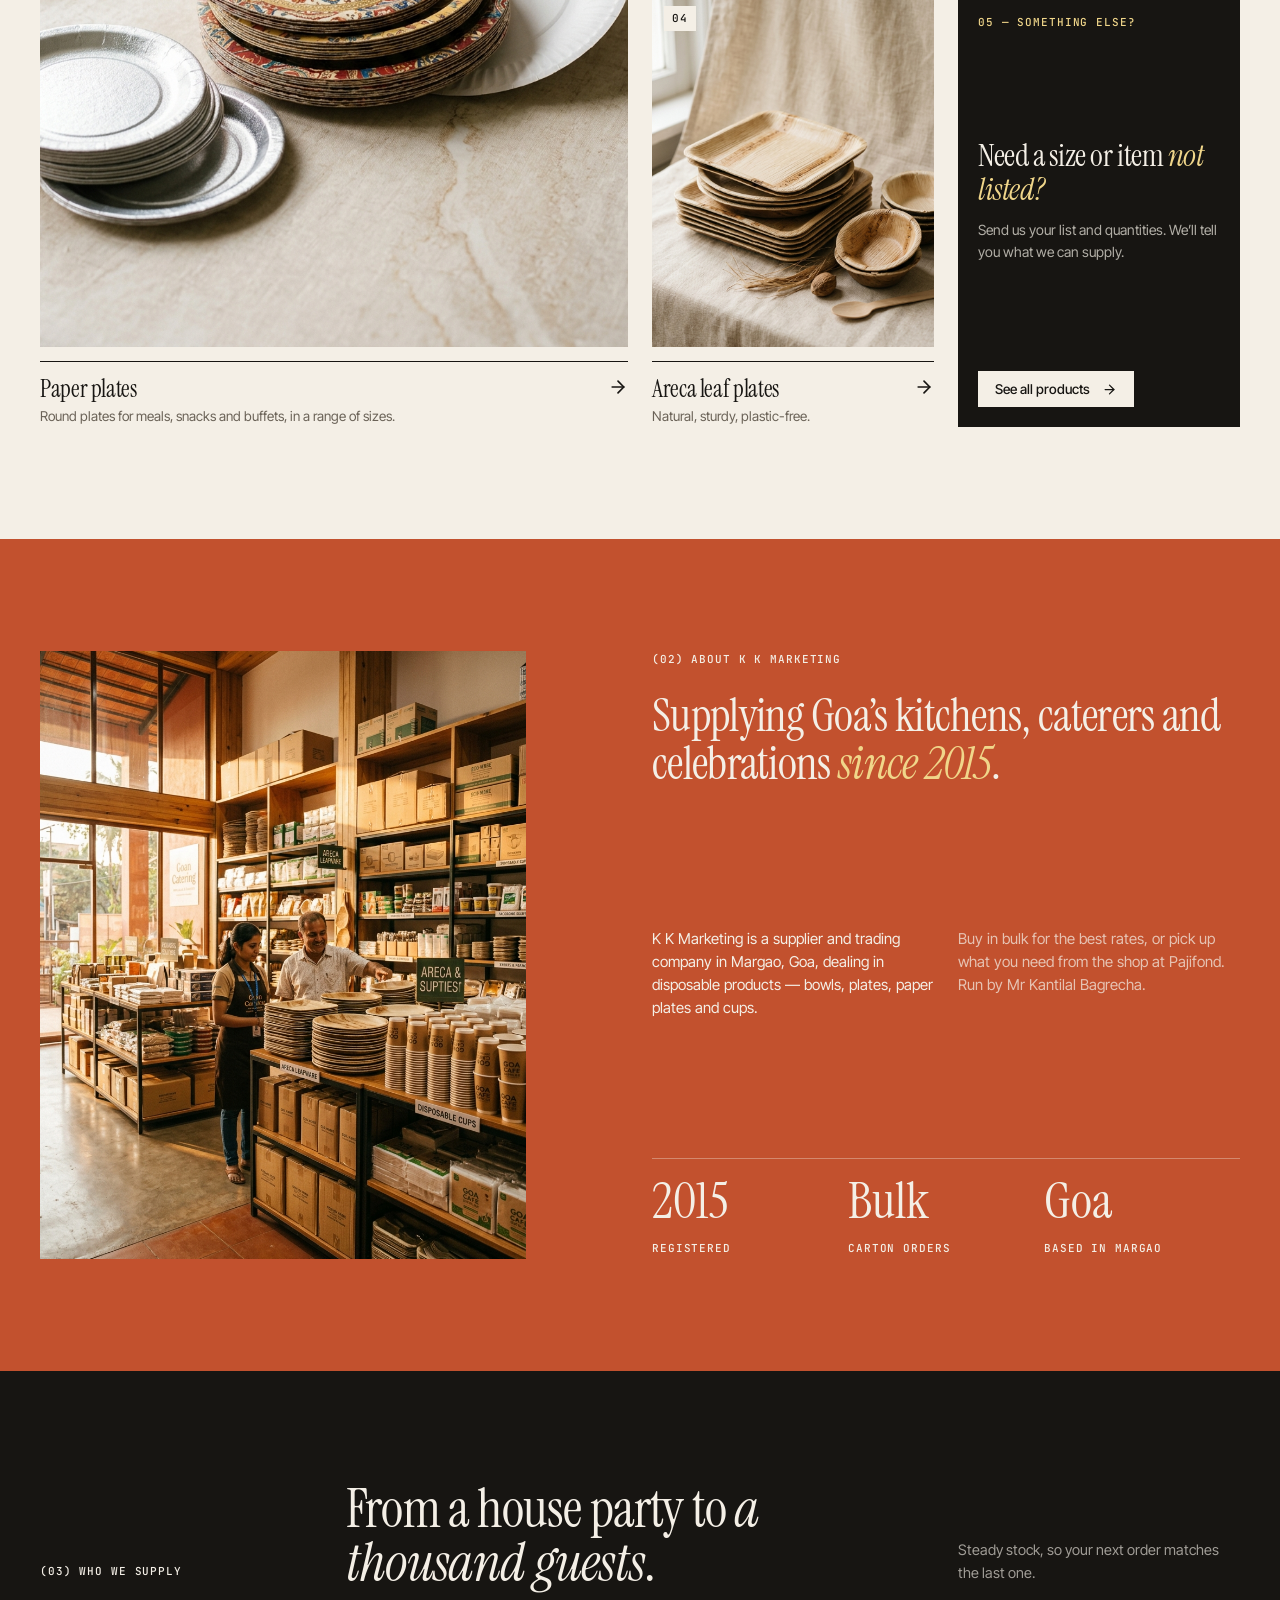
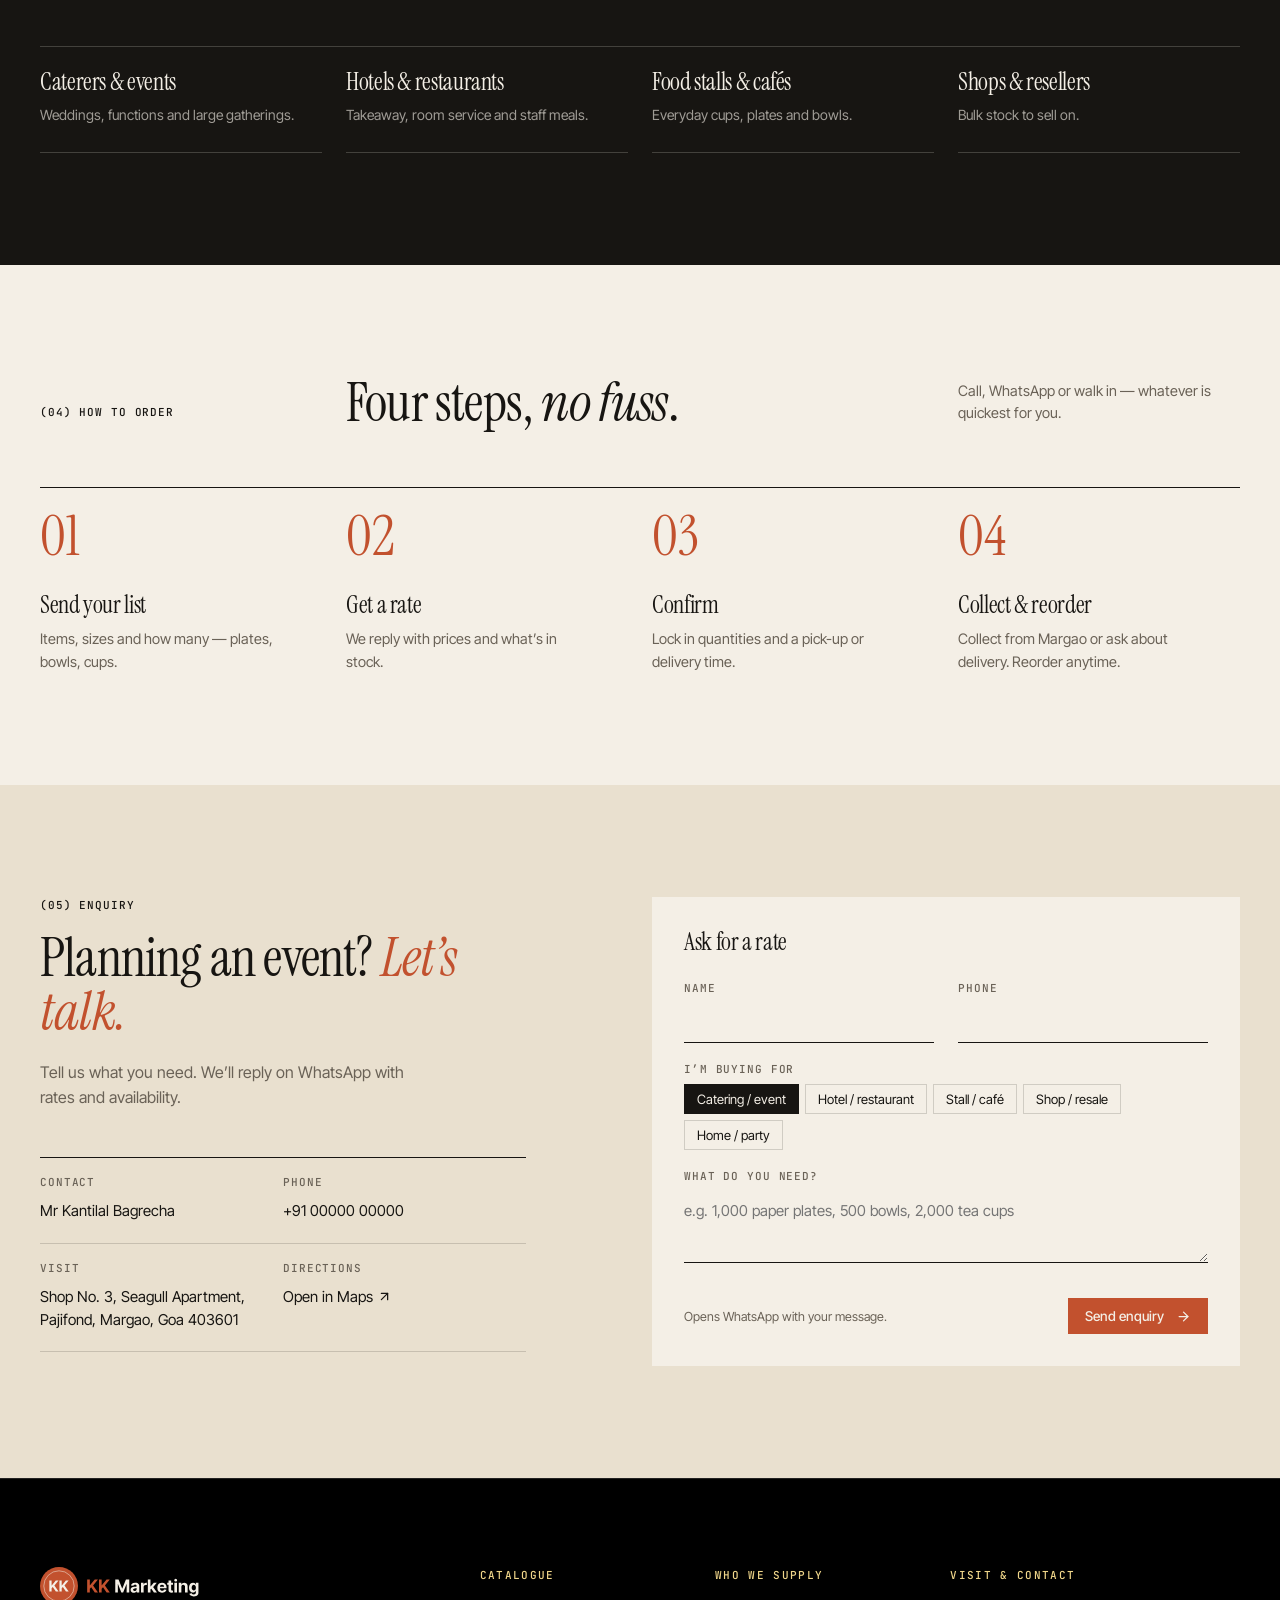
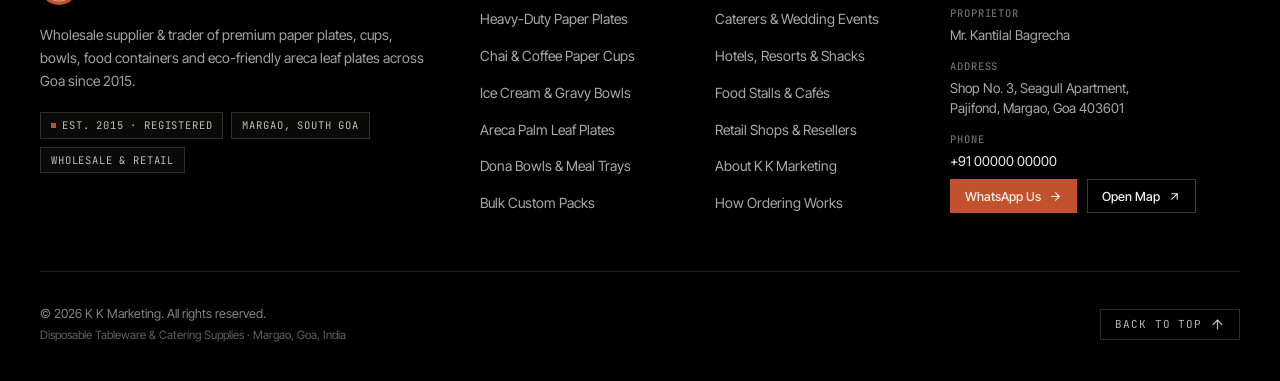
==== commit a7450f67: "Add products page with cart drawer and WhatsApp ordering - Move all styles to assets/css/index.css, " ====
--- a/index.html
+++ b/index.html
@@ -9,492 +9,9 @@
 <link rel="preconnect" href="https://fonts.googleapis.com">
 <link rel="preconnect" href="https://fonts.gstatic.com" crossorigin>
 <link href="https://fonts.googleapis.com/css2?family=Instrument+Serif:ital@0;1&family=Inter+Tight:wght@400;500;600&family=JetBrains+Mono:wght@400;500&display=swap" rel="stylesheet">
-<style>
-  /* ---------- Tokens ---------- */
-  :root {
-    --paper: #f4efe6;
-    --paper-2: #e9e0cf;
-    --ink: #171512;
-    --black: #000;
-    --ink-2: #6a6257;
-    --line: rgba(23, 21, 18, .16);
-    --terra: #c2512e;
-    --terra-2: #a8411f;
-    --cobalt: var(--ink);
-    --cobalt-2: #24211d;
-    --butter: #f0d68a;
-
-    --pad: 40px;
-    --gutter: 24px;
-    --serif: "Instrument Serif", "Times New Roman", serif;
-    --sans: "Inter Tight", "Helvetica Neue", Helvetica, Arial, sans-serif;
-    --mono: "JetBrains Mono", ui-monospace, monospace;
-    --ease: cubic-bezier(.2, .7, 0, 1);
-  }
-  *, *::before, *::after { box-sizing: border-box; margin: 0; padding: 0; border-radius: 0 !important; }
-  html { scroll-behavior: smooth; }
-  body {
-    background: var(--paper);
-    color: var(--ink);
-    font-family: var(--sans);
-    font-size: 16px;
-    line-height: 1.55;
-    -webkit-font-smoothing: antialiased;
-    overflow-x: hidden;
-  }
-  a { color: inherit; text-decoration: none; }
-  img { display: block; width: 100%; height: 100%; object-fit: cover; }
-  /* Overlay scrollbar: native bar hidden, thin thumb floats over the page edge (no track gap) */
-  html.sb { scrollbar-width: none; }
-  html.sb::-webkit-scrollbar { display: none; }
-  .sb-thumb {
-    position: fixed; top: 0; right: 0; z-index: 200; width: 4px;
-    background: #8a8378;
-    transition: width .2s var(--ease), background .2s;
-  }
-  .sb-thumb:hover, .sb-thumb.drag { width: 7px; background: var(--terra); }
-  ::selection { background: var(--terra); color: var(--paper); }
-
-  /* ---------- Grid & type ---------- */
-  .wrap { padding-left: var(--pad); padding-right: var(--pad); max-width: 1520px; margin: 0 auto; }
-  .grid { display: grid; grid-template-columns: repeat(12, minmax(0, 1fr)); column-gap: var(--gutter); }
-  .label {
-    font-family: var(--mono); font-size: 11px; font-weight: 500;
-    letter-spacing: .08em; text-transform: uppercase;
-  }
-  .muted { color: var(--ink-2); }
-  .serif { font-family: var(--serif); font-weight: 400; }
-  h1, h2, h3 { font-family: var(--serif); font-weight: 400; letter-spacing: -.015em; }
-  h1 { font-size: clamp(46px, 6.4vw, 100px); line-height: .96; }
-  h2 { font-size: clamp(34px, 4.2vw, 64px); line-height: 1; }
-  h3 { font-size: clamp(22px, 1.9vw, 28px); line-height: 1.1; }
-  em { font-style: italic; }
-  .lead { font-size: clamp(16px, 1.25vw, 18px); line-height: 1.55; max-width: 44ch; }
-
-  /* ---------- Icons (Lucide) ---------- */
-  .i { width: 15px; height: 15px; flex: none; display: inline-block; vertical-align: -2px; }
-  .go .i { width: 20px; height: 20px; }
-  .label .i { width: 12px; height: 12px; vertical-align: -1px; }
-
-  /* ---------- Buttons: sharp, short ---------- */
-  .btn {
-    display: inline-flex; align-items: center; gap: 12px;
-    height: 36px; padding: 0 16px;
-    font-family: var(--sans); font-size: 13.5px; font-weight: 500;
-    border: 1px solid var(--black); background: var(--black); color: var(--paper);
-    cursor: pointer; white-space: nowrap;
-    transition: background .2s, color .2s, border-color .2s;
-  }
-  .btn:hover { background: var(--terra); border-color: var(--terra); }
-  .btn .arr { transition: transform .25s var(--ease); }
-  .btn:hover .arr { transform: translateX(3px); }
-  .btn.line { background: transparent; color: var(--ink); }
-  .btn.line:hover { background: var(--ink); color: var(--paper); border-color: var(--ink); }
-  .btn.terra { background: var(--terra); border-color: var(--terra); }
-  .btn.terra:hover { background: var(--ink); border-color: var(--ink); }
-  .btn.paper { background: var(--paper); color: var(--ink); border-color: var(--paper); }
-  .btn.paper:hover { background: transparent; color: var(--paper); }
-
-  /* ---------- Announcement + nav ---------- */
-  .bar { background: var(--ink); color: var(--paper); }
-  .bar .wrap { display: flex; justify-content: space-between; align-items: center; height: 34px; gap: 16px; }
-  .bar .label { font-size: 10.5px; }
-  .bar .dot { display: inline-block; width: 6px; height: 6px; background: var(--terra); margin-right: 10px; transform: translateY(-1px); }
-
-  header {
-    position: sticky; top: 0; z-index: 50;
-    background: rgba(244, 239, 230, .9);
-    backdrop-filter: blur(10px);
-    border-bottom: 1px solid var(--line);
-  }
-  nav { height: 60px; align-items: center; }
-  .logo { grid-column: 1 / span 3; display: flex; align-items: center; color: var(--ink); }
-  .logo-svg { height: 40px; width: auto; display: block; }
-  .logo .accent, .foot-logo .accent { fill: var(--terra); }
-  .links { grid-column: 4 / span 6; display: flex; justify-content: center; gap: 32px; font-size: 14px; }
-  .links { font-size: 15px; font-weight: 500; }
-  .links a { position: relative; color: var(--ink); padding: 4px 0; transition: color .3s var(--ease); }
-  /* Underline draws in from the left; on leave it exits to the right */
-  .links a::after {
-    content: ""; position: absolute; left: 0; right: 0; bottom: -2px; height: 1.5px;
-    background: var(--terra);
-    transform: scaleX(0); transform-origin: right;
-    transition: transform .45s var(--ease);
-  }
-  .links a:hover, .links a:focus-visible { color: var(--terra); }
-  .links a:hover::after, .links a:focus-visible::after { transform: scaleX(1); transform-origin: left; }
-  .nav-cta { grid-column: 10 / span 3; justify-self: end; display: flex; gap: 8px; }
-
-  /* ---------- Hero ---------- */
-  .hero { padding-top: 56px; padding-bottom: 72px; }
-  .hero-text { grid-column: 1 / span 6; display: flex; flex-direction: column; justify-content: space-between; gap: 48px; }
-  .hero-text h1 em { color: var(--terra); }
-  .hero-text .lead { margin-top: 28px; }
-  .hero-actions { display: flex; gap: 8px; margin-top: 32px; flex-wrap: wrap; }
-  .hero-facts { display: grid; grid-template-columns: repeat(3, 1fr); border-top: 1px solid var(--line); }
-  .hero-facts div { padding: 16px 16px 0 0; }
-  .hero-facts b { display: block; font-family: var(--serif); font-weight: 400; font-size: 32px; line-height: 1; margin-bottom: 6px; }
-  .hero-facts span { font-size: 13px; color: var(--ink-2); }
-
-  .hero-visual { grid-column: 7 / span 6; position: relative; min-height: 600px; }
-  .hero-visual .main { position: absolute; inset: 0 0 64px 64px; overflow: hidden; }
-  .hero-visual .main img { transform: scale(1.06); animation: settle 1.6s var(--ease) forwards; }
-  @keyframes settle { to { transform: none; } }
-  .hero-visual .chip {
-    position: absolute; left: 0; bottom: 0; width: 46%;
-    background: var(--terra); color: var(--paper);
-    padding: 22px 22px 24px;
-  }
-  .hero-visual .chip p { font-family: var(--serif); font-size: 26px; line-height: 1.1; margin-top: 20px; }
-  .hero-visual .main.cut { background: var(--butter); }
-  .hero-visual .main.cut img { object-fit: contain; padding: 10% 8%; }
-  /* Hero showcase: complete product range */
-  .hero-showcase { background: #ebdcc3; position: relative; overflow: hidden; }
-  .hero-showcase .hero-range-img {
-    width: 100%; height: 100%;
-    object-fit: cover;
-    object-position: center center;
-    display: block;
-    transform: scale(1.02);
-    animation: settle 1.6s var(--ease) forwards;
-    transition: transform 1.2s var(--ease);
-  }
-  .hero-visual:hover .hero-range-img { transform: scale(1.05); }
-  .hero-visual .tag {
-    position: absolute; top: 16px; right: 16px;
-    background: var(--paper); padding: 6px 12px;
-    z-index: 3;
-    letter-spacing: .08em;
-  }
-
-  /* ---------- Marquee ---------- */
-  .marquee { background: var(--ink); color: var(--paper); overflow: hidden; white-space: nowrap; }
-  .marquee-track { display: inline-flex; animation: slide 45s linear infinite; }
-  .marquee-track span { font-family: var(--serif); font-size: 26px; padding: 14px 0; display: inline-flex; align-items: center; }
-  .marquee-track span:nth-child(even) { font-style: italic; color: var(--butter); }
-  .marquee-track span::after { content: ""; width: 8px; height: 8px; border: 1px solid currentColor; border-radius: 50% !important; margin: 0 32px; }
-  @keyframes slide { to { transform: translateX(-50%); } }
-
-  /* ---------- Sections ---------- */
-  section { padding: 112px 0; }
-  .sec-head { align-items: end; margin-bottom: 56px; }
-  .sec-head .label { grid-column: 1 / span 3; padding-bottom: 10px; }
-  .sec-head h2 { grid-column: 4 / span 6; }
-  .sec-head .side { grid-column: 10 / span 3; font-size: 14.5px; color: var(--ink-2); padding-bottom: 6px; }
-
-  /* Collections */
-  .collections { row-gap: 48px; }
-  .card { display: flex; flex-direction: column; }
-  .card.c-lg { grid-column: 1 / span 6; grid-row: span 2; }
-  .card.c-sm { grid-column: span 3; }
-  .card .ph { overflow: hidden; position: relative; background: var(--paper-2); aspect-ratio: 4 / 5; }
-  .card.c-lg .ph { aspect-ratio: auto; flex: 1; min-height: 420px; }
-  .card .ph img { width: 100%; height: 100%; object-fit: cover; transition: transform 1s var(--ease); }
-  .card.c-lg .ph img { object-position: center 65%; }
-  .card:hover .ph img { transform: scale(1.05); }
-  .card .ph.cut { background: var(--terra); }
-  .card .ph.cut img { object-fit: contain; padding: 14%; }
-  .card .ph.cut.butter { background: var(--butter); }
-  .card .ph.cut.butter img { padding: 10%; }
-  .card.cta { background: var(--ink); color: var(--paper); padding: 20px; justify-content: space-between; min-height: 100%; }
-  .card.cta h3 { font-size: clamp(26px, 2.4vw, 36px); margin-top: 24px; }
-  .card.cta h3 em { color: var(--butter); }
-  .card.cta p { font-size: 14px; color: rgba(244, 239, 230, .7); margin-top: 12px; }
-  .card.cta .btn { align-self: flex-start; margin-top: 24px; }
-  .card .ph .no { position: absolute; top: 12px; left: 12px; background: var(--paper); padding: 4px 8px; }
-  .card .meta { display: flex; justify-content: space-between; align-items: baseline; gap: 16px; padding-top: 14px; border-top: 1px solid var(--ink); margin-top: 14px; }
-  .card .meta p { font-size: 13.5px; color: var(--ink-2); margin-top: 4px; }
-  .card .go { display: inline-flex; transition: transform .3s var(--ease), color .2s; }
-  .card:hover .go { transform: translateX(4px); color: var(--terra); }
-
-  /* Story (terracotta) */
-  .story { background: var(--terra); color: var(--paper); }
-  .story .muted { color: rgba(244, 239, 230, .72); }
-  .story-img { grid-column: 1 / span 5; aspect-ratio: 4 / 5; overflow: hidden; }
-  .story-body { grid-column: 7 / span 6; display: flex; flex-direction: column; justify-content: space-between; gap: 48px; }
-  .story-body h2 { font-size: clamp(32px, 3.6vw, 56px); line-height: 1.04; margin-top: 24px; }
-  .story-body h2 em { color: var(--butter); }
-  .story-cols { display: grid; grid-template-columns: 1fr 1fr; gap: var(--gutter); font-size: 15px; }
-  .stats { display: grid; grid-template-columns: repeat(3, 1fr); border-top: 1px solid rgba(244, 239, 230, .35); }
-  .stats div { padding-top: 16px; }
-  .stats b { display: block; font-family: var(--serif); font-weight: 400; font-size: clamp(40px, 4vw, 60px); line-height: 1; margin-bottom: 8px; }
-
-  /* Clients (ink black) */
-  .clients { background: var(--ink); color: var(--paper); }
-  .clients .muted { color: rgba(244, 239, 230, .62); }
-  .clients .sec-head .side { color: rgba(244, 239, 230, .62); }
-  .client-list { border-top: 1px solid rgba(244, 239, 230, .2); }
-  .client {
-    grid-column: span 3;
-    padding: 22px 0 26px;
-    border-bottom: 1px solid rgba(244, 239, 230, .2);
-    transition: color .2s;
-  }
-  .client h3 { margin: 0 0 8px; }
-  .client p { font-size: 14px; }
-  .client:hover h3 { color: var(--butter); }
-
-  /* Process */
-  .steps { border-top: 1px solid var(--ink); }
-  .step { grid-column: span 3; padding: 20px var(--gutter) 0 0; position: relative; }
-  .step .n { font-family: var(--serif); font-size: 56px; line-height: 1; color: var(--terra); }
-  .step h3 { margin: 28px 0 10px; }
-  .step p { font-size: 14.5px; color: var(--ink-2); max-width: 30ch; }
-
-  /* Contact */
-  .contact { background: var(--paper-2); }
-  .contact-head { grid-column: 1 / span 5; }
-  .contact-head h2 em { color: var(--terra); }
-  .contact-head .lead { margin-top: 20px; color: var(--ink-2); }
-  .details { margin-top: 48px; display: grid; grid-template-columns: 1fr 1fr; border-top: 1px solid var(--ink); }
-  .details div { padding: 16px 16px 20px 0; border-bottom: 1px solid var(--line); font-size: 15px; }
-  .details .label { display: block; margin-bottom: 8px; color: var(--ink-2); }
-  .details a:hover { color: var(--terra); }
-
-  form { grid-column: 7 / span 6; background: var(--paper); padding: 32px; align-self: start; }
-  form h3 { margin-bottom: 24px; }
-  .field { display: block; margin-bottom: 18px; }
-  .field .label { display: block; margin-bottom: 6px; color: var(--ink-2); }
-  .field input, .field select, .field textarea {
-    width: 100%; font: inherit; font-size: 15px; color: var(--ink);
-    background: transparent; border: 0; border-bottom: 1px solid var(--ink);
-    padding: 8px 0; outline: none; transition: border-color .2s;
-  }
-  .field textarea { resize: vertical; min-height: 72px; }
-  .field input:focus, .field select:focus, .field textarea:focus { border-color: var(--terra); }
-  .field-row { display: grid; grid-template-columns: 1fr 1fr; gap: var(--gutter); }
-  .chips { display: flex; flex-wrap: wrap; gap: 6px; }
-  .chips label { cursor: pointer; }
-  .chips input { position: absolute; opacity: 0; pointer-events: none; }
-  .chips span { display: inline-flex; align-items: center; height: 30px; padding: 0 12px; border: 1px solid var(--line); font-size: 13px; transition: all .2s; }
-  .chips input:checked + span { background: var(--ink); color: var(--paper); border-color: var(--ink); }
-  .chips input:focus-visible + span { outline: 2px solid var(--terra); outline-offset: 2px; }
-  .form-foot { display: flex; justify-content: space-between; align-items: center; gap: 16px; margin-top: 28px; flex-wrap: wrap; }
-  .form-foot small { font-size: 12.5px; color: var(--ink-2); }
-
-  /* Footer */
-  footer {
-    background: var(--black);
-    color: var(--paper);
-    padding: 88px 0 36px;
-    border-top: 1px solid rgba(244, 239, 230, .14);
-  }
-  .foot-grid {
-    display: grid;
-    grid-template-columns: 2.3fr 1.1fr 1.1fr 1.7fr;
-    gap: 48px;
-    padding-bottom: 56px;
-    border-bottom: 1px solid rgba(244, 239, 230, .14);
-  }
-  .foot-logo-link { display: inline-block; color: var(--paper); transition: opacity .2s; }
-  .foot-logo-link:hover { opacity: .85; }
-  .foot-brand .accent { fill: var(--terra); }
-  .foot-brand { display: flex; flex-direction: column; gap: 18px; max-width: 400px; }
-  .foot-brand .foot-logo-svg { height: 38px; width: auto; max-width: 250px; color: var(--paper); display: block; }
-  .foot-desc {
-    font-size: 14px;
-    line-height: 1.65;
-    color: rgba(244, 239, 230, .68);
-  }
-  .foot-badges { display: flex; flex-wrap: wrap; gap: 8px; margin-top: 2px; }
-  .foot-badge {
-    display: inline-flex;
-    align-items: center;
-    gap: 6px;
-    padding: 4px 10px;
-    border: 1px solid rgba(244, 239, 230, .16);
-    background: rgba(244, 239, 230, .04);
-    font-family: var(--mono);
-    font-size: 10.5px;
-    letter-spacing: .08em;
-    text-transform: uppercase;
-    color: rgba(244, 239, 230, .78);
-  }
-  .foot-badge .dot {
-    width: 5px; height: 5px; background: var(--terra); display: inline-block;
-  }
-  .foot-col h4 {
-    font-family: var(--mono);
-    font-size: 11px;
-    font-weight: 500;
-    letter-spacing: .12em;
-    text-transform: uppercase;
-    color: var(--butter);
-    margin-bottom: 22px;
-  }
-  .foot-list {
-    list-style: none;
-    display: flex;
-    flex-direction: column;
-    gap: 12px;
-  }
-  .foot-list a {
-    color: rgba(244, 239, 230, .7);
-    font-size: 14px;
-    transition: color .2s, transform .2s;
-    display: inline-flex;
-    align-items: center;
-    gap: 6px;
-  }
-  .foot-list a:hover {
-    color: var(--paper);
-    transform: translateX(3px);
-  }
-  .foot-contact-details {
-    display: flex;
-    flex-direction: column;
-    gap: 14px;
-    font-size: 13.5px;
-    line-height: 1.5;
-    color: rgba(244, 239, 230, .7);
-  }
-  .foot-contact-details .c-item b {
-    display: block;
-    font-family: var(--mono);
-    font-size: 10.5px;
-    letter-spacing: .08em;
-    text-transform: uppercase;
-    color: rgba(244, 239, 230, .45);
-    margin-bottom: 3px;
-    font-weight: 500;
-  }
-  .foot-contact-details a {
-    color: var(--paper);
-    transition: color .2s;
-  }
-  .foot-contact-details a:hover {
-    color: var(--terra);
-  }
-  .foot-cta-row {
-    display: flex;
-    flex-wrap: wrap;
-    gap: 10px;
-    margin-top: 8px;
-  }
-  .foot-btn {
-    display: inline-flex;
-    align-items: center;
-    gap: 8px;
-    height: 34px;
-    padding: 0 14px;
-    font-family: var(--sans);
-    font-size: 12.5px;
-    font-weight: 500;
-    color: var(--paper);
-    border: 1px solid rgba(244, 239, 230, .25);
-    background: transparent;
-    transition: all .2s;
-  }
-  .foot-btn:hover {
-    background: var(--paper);
-    color: var(--ink);
-    border-color: var(--paper);
-  }
-  .foot-btn.terra-btn {
-    background: var(--terra);
-    border-color: var(--terra);
-    color: var(--paper);
-  }
-  .foot-btn.terra-btn:hover {
-    background: var(--terra-2);
-    border-color: var(--terra-2);
-    color: var(--paper);
-  }
-  .foot-btn .i { width: 13px; height: 13px; }
-  .foot-bottom {
-    margin-top: 32px;
-    display: flex;
-    justify-content: space-between;
-    align-items: center;
-    gap: 20px;
-    flex-wrap: wrap;
-    font-size: 12.5px;
-    color: rgba(244, 239, 230, .55);
-  }
-  .foot-bottom a { transition: color .2s; }
-  .foot-bottom a:hover { color: var(--paper); }
-  .foot-bottom-left {
-    display: flex;
-    flex-direction: column;
-    gap: 4px;
-  }
-  .foot-bottom-left .foot-legal {
-    font-size: 11.5px;
-    color: rgba(244, 239, 230, .4);
-  }
-  .foot-bottom-right {
-    display: flex;
-    align-items: center;
-    gap: 24px;
-  }
-  .back-top {
-    display: inline-flex;
-    align-items: center;
-    gap: 8px;
-    font-family: var(--mono);
-    font-size: 11px;
-    letter-spacing: .08em;
-    text-transform: uppercase;
-    color: rgba(244, 239, 230, .75);
-    padding: 6px 14px;
-    border: 1px solid rgba(244, 239, 230, .18);
-    transition: all .2s;
-  }
-  .back-top:hover {
-    color: var(--paper);
-    border-color: var(--paper);
-  }
-
-  /* Reveal */
-  .rv { opacity: 0; transform: translateY(20px); transition: opacity .9s var(--ease), transform .9s var(--ease); }
-  .rv.in { opacity: 1; transform: none; }
-
-  /* ---------- Responsive ---------- */
-  @media (max-width: 1080px) {
-    .card.c-lg { grid-column: 1 / -1; grid-row: auto; }
-    .card.c-lg .ph { aspect-ratio: 16 / 10; min-height: 0; }
-    .card.c-sm { grid-column: span 6; }
-    .client { grid-column: span 6; }
-    .step { grid-column: span 6; padding-bottom: 32px; }
-    .foot-grid { grid-template-columns: 1.4fr 1fr; gap: 40px 32px; }
-  }
-  @media (max-width: 860px) {
-    :root { --pad: 20px; --gutter: 16px; }
-    .links, .nav-cta .line { display: none; }
-    .logo { grid-column: 1 / span 7; }
-    .logo-svg { height: 34px; }
-    .nav-cta { grid-column: 8 / span 5; }
-    .bar .hide-sm { display: none; }
-    .hero { padding-top: 36px; }
-    .hero-text, .hero-visual { grid-column: 1 / -1; }
-    .hero-visual { min-height: 0; aspect-ratio: 4 / 5; margin-top: 40px; }
-    .hero-visual .main { inset: 0 0 48px 32px; }
-    .hero-visual .chip { width: 62%; padding: 16px; }
-    .hero-visual .chip p { font-size: 20px; margin-top: 12px; }
-    section { padding: 80px 0; }
-    .sec-head .label, .sec-head h2, .sec-head .side { grid-column: 1 / -1; }
-    .sec-head h2 { margin: 14px 0 16px; }
-    .story-img, .story-body, .contact-head, form { grid-column: 1 / -1; }
-    .story-img { aspect-ratio: 4 / 3; margin-bottom: 40px; }
-    form { margin-top: 48px; padding: 24px 20px; }
-    footer { padding: 64px 0 28px; }
-  }
-  @media (max-width: 560px) {
-    .card.c-sm, .client, .step { grid-column: 1 / -1; }
-    .story-cols, .details, .field-row { grid-template-columns: 1fr; }
-    .stats b { font-size: 36px; }
-    .hero-facts b { font-size: 26px; }
-    .foot-grid { grid-template-columns: 1fr; gap: 36px; }
-    .foot-bottom { flex-direction: column; align-items: flex-start; gap: 16px; }
-    .foot-bottom-right { width: 100%; justify-content: space-between; }
-  }
-  @media (prefers-reduced-motion: reduce) {
-    *, *::before, *::after { animation: none !important; transition: none !important; }
-    .rv { opacity: 1; transform: none; }
-  }
-</style>
+<link rel="stylesheet" href="assets/css/index.css">
 </head>
-<body>
+<body id="top">
 
 <!-- Icons: Lucide v0.460.0 (ISC) — arrow-right, arrow-up-right, arrow-up -->
 <svg width="0" height="0" style="position:absolute" aria-hidden="true">
@@ -516,7 +33,7 @@
   <nav class="wrap grid">
     <a href="#top" class="logo" aria-label="K K Marketing — home"><svg class="logo-svg" role="img" aria-label="K K Marketing" viewBox="0 0 270.22 64"><use href="#brand-logo"/></svg></a>
     <div class="links">
-      <a href="#products">Products</a>
+      <a href="products/">Products</a>
       <a href="#about">About</a>
       <a href="#clients">Who we supply</a>
       <a href="#process">How to order</a>
@@ -528,7 +45,7 @@
   </nav>
 </header>
 
-<main id="top">
+<main>
   <!-- Hero -->
   <div class="hero wrap grid">
     <div class="hero-text">
@@ -537,7 +54,7 @@
         <h1 class="rv" style="margin-top:20px">Disposables for <em>every</em> plate you serve.</h1>
         <p class="lead muted rv">Paper plates, bowls and cups supplied in bulk from Margao — for caterers, hotels, restaurants, events and shops across Goa.</p>
         <div class="hero-actions rv">
-          <a href="#products" class="btn">See products <svg class="i arr" aria-hidden="true"><use href="#i-arrow-right"/></svg></a>
+          <a href="products/" class="btn">See products <svg class="i arr" aria-hidden="true"><use href="#i-arrow-right"/></svg></a>
           <a href="https://wa.me/910000000000" class="btn line">WhatsApp us</a>
         </div>
       </div>
@@ -575,19 +92,19 @@
       <p class="side">Stocked in common sizes and packed in bulk. Ask for samples before a large order.</p>
     </div>
     <div class="grid collections">
-      <a href="#contact" class="card c-lg rv">
+      <a href="products/#paper-plates" class="card c-lg rv">
         <figure class="ph"><img src="assets/paper-plate.jpg" alt="Stacks of printed floral buffet paper plates, fluted plates, and silver snack plates" loading="lazy"><span class="no label">01</span></figure>
         <div class="meta"><div><h3>Paper plates</h3><p>Round plates for meals, snacks and buffets, in a range of sizes.</p></div><span class="go"><svg class="i" aria-hidden="true"><use href="#i-arrow-right"/></svg></span></div>
       </a>
-      <a href="#contact" class="card c-sm rv">
+      <a href="products/#paper-cups" class="card c-sm rv">
         <figure class="ph"><img src="assets/paper-cups.jpg" alt="Assortment of disposable paper cups for Indian chai, coffee, and beverages" loading="lazy"><span class="no label">02</span></figure>
         <div class="meta"><div><h3>Paper cups</h3><p>For tea, coffee, water and juice.</p></div><span class="go"><svg class="i" aria-hidden="true"><use href="#i-arrow-right"/></svg></span></div>
       </a>
-      <a href="#contact" class="card c-sm rv">
+      <a href="products/#bowls" class="card c-sm rv">
         <figure class="ph"><img src="assets/paper-bowl.jpg" alt="Kraft paper curry and takeaway food bowls with lids and silver dona bowls" loading="lazy"><span class="no label">03</span></figure>
         <div class="meta"><div><h3>Bowls</h3><p>For curries, desserts and takeaway.</p></div><span class="go"><svg class="i" aria-hidden="true"><use href="#i-arrow-right"/></svg></span></div>
       </a>
-      <a href="#contact" class="card c-sm rv">
+      <a href="products/#areca" class="card c-sm rv">
         <figure class="ph"><img src="assets/areca-plates.jpg" alt="Natural areca palm leaf plates and bowls showing organic woodgrain texture" loading="lazy"><span class="no label">04</span></figure>
         <div class="meta"><div><h3>Areca leaf plates</h3><p>Natural, sturdy, plastic-free.</p></div><span class="go"><svg class="i" aria-hidden="true"><use href="#i-arrow-right"/></svg></span></div>
       </a>
@@ -597,7 +114,7 @@
           <h3>Need a size or item <em>not listed?</em></h3>
           <p>Send us your list and quantities. We’ll tell you what we can supply.</p>
         </div>
-        <a href="#contact" class="btn paper">Send your list <svg class="i arr" aria-hidden="true"><use href="#i-arrow-right"/></svg></a>
+        <a href="products/" class="btn paper">See all products <svg class="i arr" aria-hidden="true"><use href="#i-arrow-right"/></svg></a>
       </div>
     </div>
   </section>
@@ -718,12 +235,12 @@
       <div class="foot-col">
         <h4>Catalogue</h4>
         <ul class="foot-list">
-          <li><a href="#products">Heavy-Duty Paper Plates</a></li>
-          <li><a href="#products">Chai &amp; Coffee Paper Cups</a></li>
-          <li><a href="#products">Ice Cream &amp; Gravy Bowls</a></li>
-          <li><a href="#products">Areca Palm Leaf Plates</a></li>
-          <li><a href="#products">Dona Bowls &amp; Meal Trays</a></li>
-          <li><a href="#products">Bulk Custom Packs</a></li>
+          <li><a href="products/#paper-plates">Heavy-Duty Paper Plates</a></li>
+          <li><a href="products/#paper-cups">Chai &amp; Coffee Paper Cups</a></li>
+          <li><a href="products/#bowls">Ice Cream &amp; Gravy Bowls</a></li>
+          <li><a href="products/#areca">Areca Palm Leaf Plates</a></li>
+          <li><a href="products/#bowls">Dona Bowls &amp; Meal Trays</a></li>
+          <li><a href="products/#trays-cutlery">Bulk Custom Packs</a></li>
         </ul>
       </div>
 
@@ -777,62 +294,6 @@
   </div>
 </footer>
 
-<script>
-  document.getElementById('yr').textContent = new Date().getFullYear();
-
-  // Overlay scrollbar (mouse/trackpad only; touch keeps the native one)
-  if (matchMedia('(pointer: fine)').matches) {
-    const root = document.documentElement, thumb = document.createElement('div');
-    thumb.className = 'sb-thumb'; thumb.setAttribute('aria-hidden', 'true');
-    document.body.appendChild(thumb); root.classList.add('sb');
-    const sync = () => {
-      const view = innerHeight, full = root.scrollHeight, h = Math.max(view * view / full, 40);
-      thumb.style.height = h + 'px';
-      thumb.style.transform = `translateY(${scrollY / (full - view) * (view - h)}px)`;
-      thumb.style.display = full > view ? '' : 'none';
-    };
-    addEventListener('scroll', sync, { passive: true });
-    addEventListener('resize', sync);
-    new ResizeObserver(sync).observe(document.body);
-    thumb.addEventListener('pointerdown', e => {
-      const y0 = e.clientY, s0 = scrollY;
-      const ratio = (root.scrollHeight - innerHeight) / (innerHeight - thumb.offsetHeight);
-      thumb.setPointerCapture(e.pointerId); thumb.classList.add('drag');
-      root.style.scrollBehavior = 'auto';
-      const move = ev => scrollTo(0, s0 + (ev.clientY - y0) * ratio);
-      thumb.addEventListener('pointermove', move);
-      thumb.addEventListener('pointerup', () => {
-        thumb.removeEventListener('pointermove', move); thumb.classList.remove('drag'); root.style.scrollBehavior = '';
-      }, { once: true });
-      e.preventDefault();
-    });
-    sync();
-  }
-
-  // Scroll reveal
-  const io = new IntersectionObserver((entries) => {
-    entries.forEach((e, i) => {
-      if (!e.isIntersecting) return;
-      setTimeout(() => e.target.classList.add('in'), i * 70);
-      io.unobserve(e.target);
-    });
-  }, { threshold: 0.1 });
-  document.querySelectorAll('.rv').forEach(el => io.observe(el));
-
-  // Enquiry → WhatsApp
-  const WHATSAPP = '910000000000'; // TODO: real WhatsApp number, country code first, digits only
-  document.getElementById('enquiry').addEventListener('submit', (e) => {
-    e.preventDefault();
-    const f = new FormData(e.target);
-    const name = (f.get('name') || '').trim();
-    const phone = (f.get('phone') || '').trim();
-    if (!name || !phone) {
-      e.target.querySelector(name ? '[name=phone]' : '[name=name]').focus();
-      return;
-    }
-    const msg = `Hi K K Marketing, I'm ${name} (${phone}).\nBuying for: ${f.get('type')}\nNeed: ${(f.get('need') || '').trim() || '—'}`;
-    window.open(`https://wa.me/${WHATSAPP}?text=${encodeURIComponent(msg)}`, '_blank', 'noopener');
-  });
-</script>
+<script src="assets/js/main.js"></script>
 </body>
 </html>
--- a/assets/css/index.css
+++ b/assets/css/index.css
@@ -0,0 +1,745 @@
+/* K K Marketing — all site styles, grouped by component.
+   Products page components are in section 17+. */
+
+/* ==========================================================================
+   01. Tokens
+   ========================================================================== */
+:root {
+  --paper: #f4efe6;
+  --paper-2: #e9e0cf;
+  --ink: #171512;
+  --black: #000;
+  --ink-2: #6a6257;
+  --line: rgba(23, 21, 18, .16);
+  --terra: #c2512e;
+  --terra-2: #a8411f;
+  --cobalt: var(--ink);
+  --cobalt-2: #24211d;
+  --butter: #f0d68a;
+
+  --pad: 40px;
+  --gutter: 24px;
+  --serif: "Instrument Serif", "Times New Roman", serif;
+  --sans: "Inter Tight", "Helvetica Neue", Helvetica, Arial, sans-serif;
+  --mono: "JetBrains Mono", ui-monospace, monospace;
+  --ease: cubic-bezier(.2, .7, 0, 1);
+}
+*, *::before, *::after { box-sizing: border-box; margin: 0; padding: 0; border-radius: 0 !important; }
+html { scroll-behavior: smooth; }
+body {
+  background: var(--paper);
+  color: var(--ink);
+  font-family: var(--sans);
+  font-size: 16px;
+  line-height: 1.55;
+  -webkit-font-smoothing: antialiased;
+  overflow-x: hidden;
+}
+a { color: inherit; text-decoration: none; }
+img { display: block; width: 100%; height: 100%; object-fit: cover; }
+/* ==========================================================================
+   02. Base: scrollbar & selection
+   Native bar hidden; a thin thumb floats over the page edge (no track gap)
+   ========================================================================== */
+html.sb { scrollbar-width: none; }
+html.sb::-webkit-scrollbar { display: none; }
+.sb-thumb {
+  position: fixed; top: 0; right: 0; z-index: 200; width: 4px;
+  background: #8a8378;
+  transition: width .2s var(--ease), background .2s;
+}
+.sb-thumb:hover, .sb-thumb.drag { width: 7px; background: var(--terra); }
+::selection { background: var(--terra); color: var(--paper); }
+
+/* ==========================================================================
+   03. Layout & typography
+   ========================================================================== */
+.wrap { padding-left: var(--pad); padding-right: var(--pad); max-width: 1520px; margin: 0 auto; }
+.grid { display: grid; grid-template-columns: repeat(12, minmax(0, 1fr)); column-gap: var(--gutter); }
+.label {
+  font-family: var(--mono); font-size: 11px; font-weight: 500;
+  letter-spacing: .08em; text-transform: uppercase;
+}
+.muted { color: var(--ink-2); }
+.serif { font-family: var(--serif); font-weight: 400; }
+h1, h2, h3 { font-family: var(--serif); font-weight: 400; letter-spacing: -.015em; }
+h1 { font-size: clamp(46px, 6.4vw, 100px); line-height: .96; }
+h2 { font-size: clamp(34px, 4.2vw, 64px); line-height: 1; }
+h3 { font-size: clamp(22px, 1.9vw, 28px); line-height: 1.1; }
+em { font-style: italic; }
+.lead { font-size: clamp(16px, 1.25vw, 18px); line-height: 1.55; max-width: 44ch; }
+
+/* ==========================================================================
+   04. Component: Icons (Lucide)
+   ========================================================================== */
+.i { width: 15px; height: 15px; flex: none; display: inline-block; vertical-align: -2px; }
+.go .i { width: 20px; height: 20px; }
+.label .i { width: 12px; height: 12px; vertical-align: -1px; }
+
+/* ==========================================================================
+   05. Component: Buttons (sharp, short)
+   ========================================================================== */
+.btn {
+  display: inline-flex; align-items: center; gap: 12px;
+  height: 36px; padding: 0 16px;
+  font-family: var(--sans); font-size: 13.5px; font-weight: 500;
+  border: 1px solid var(--black); background: var(--black); color: var(--paper);
+  cursor: pointer; white-space: nowrap;
+  transition: background .2s, color .2s, border-color .2s;
+}
+.btn:hover { background: var(--terra); border-color: var(--terra); }
+.btn .arr { transition: transform .25s var(--ease); }
+.btn:hover .arr { transform: translateX(3px); }
+.btn.line { background: transparent; color: var(--ink); }
+.btn.line:hover { background: var(--ink); color: var(--paper); border-color: var(--ink); }
+.btn.terra { background: var(--terra); border-color: var(--terra); }
+.btn.terra:hover { background: var(--ink); border-color: var(--ink); }
+.btn.paper { background: var(--paper); color: var(--ink); border-color: var(--paper); }
+.btn.paper:hover { background: transparent; color: var(--paper); }
+
+/* ==========================================================================
+   06. Component: Announcement bar & header nav
+   ========================================================================== */
+.bar { background: var(--ink); color: var(--paper); }
+.bar .wrap { display: flex; justify-content: space-between; align-items: center; height: 34px; gap: 16px; }
+.bar .label { font-size: 10.5px; }
+.bar .dot { display: inline-block; width: 6px; height: 6px; background: var(--terra); margin-right: 10px; transform: translateY(-1px); }
+
+header {
+  position: sticky; top: 0; z-index: 50;
+  background: rgba(244, 239, 230, .9);
+  backdrop-filter: blur(10px);
+  border-bottom: 1px solid var(--line);
+}
+nav { height: 60px; align-items: center; }
+.logo { grid-column: 1 / span 3; display: flex; align-items: center; color: var(--ink); }
+.logo-svg { height: 40px; width: auto; display: block; }
+.logo .accent, .foot-logo .accent { fill: var(--terra); }
+.links { grid-column: 4 / span 6; display: flex; justify-content: center; gap: 32px; font-size: 14px; }
+.links { font-size: 15px; font-weight: 500; }
+.links a { position: relative; color: var(--ink); padding: 4px 0; transition: color .3s var(--ease); }
+/* Underline draws in from the left; on leave it exits to the right */
+.links a::after {
+  content: ""; position: absolute; left: 0; right: 0; bottom: -2px; height: 1.5px;
+  background: var(--terra);
+  transform: scaleX(0); transform-origin: right;
+  transition: transform .45s var(--ease);
+}
+.links a:hover, .links a:focus-visible { color: var(--terra); }
+.links a:hover::after, .links a:focus-visible::after { transform: scaleX(1); transform-origin: left; }
+.nav-cta { grid-column: 10 / span 3; justify-self: end; display: flex; gap: 8px; }
+
+/* ==========================================================================
+   07. Component: Hero (home)
+   ========================================================================== */
+.hero { padding-top: 56px; padding-bottom: 72px; }
+.hero-text { grid-column: 1 / span 6; display: flex; flex-direction: column; justify-content: space-between; gap: 48px; }
+.hero-text h1 em { color: var(--terra); }
+.hero-text .lead { margin-top: 28px; }
+.hero-actions { display: flex; gap: 8px; margin-top: 32px; flex-wrap: wrap; }
+.hero-facts { display: grid; grid-template-columns: repeat(3, 1fr); border-top: 1px solid var(--line); }
+.hero-facts div { padding: 16px 16px 0 0; }
+.hero-facts b { display: block; font-family: var(--serif); font-weight: 400; font-size: 32px; line-height: 1; margin-bottom: 6px; }
+.hero-facts span { font-size: 13px; color: var(--ink-2); }
+
+.hero-visual { grid-column: 7 / span 6; position: relative; min-height: 600px; }
+.hero-visual .main { position: absolute; inset: 0 0 64px 64px; overflow: hidden; }
+.hero-visual .main img { transform: scale(1.06); animation: settle 1.6s var(--ease) forwards; }
+@keyframes settle { to { transform: none; } }
+.hero-visual .chip {
+  position: absolute; left: 0; bottom: 0; width: 46%;
+  background: var(--terra); color: var(--paper);
+  padding: 22px 22px 24px;
+}
+.hero-visual .chip p { font-family: var(--serif); font-size: 26px; line-height: 1.1; margin-top: 20px; }
+.hero-visual .main.cut { background: var(--butter); }
+.hero-visual .main.cut img { object-fit: contain; padding: 10% 8%; }
+/* Hero showcase: complete product range */
+.hero-showcase { background: #ebdcc3; position: relative; overflow: hidden; }
+.hero-showcase .hero-range-img {
+  width: 100%; height: 100%;
+  object-fit: cover;
+  object-position: center center;
+  display: block;
+  transform: scale(1.02);
+  animation: settle 1.6s var(--ease) forwards;
+  transition: transform 1.2s var(--ease);
+}
+.hero-visual:hover .hero-range-img { transform: scale(1.05); }
+.hero-visual .tag {
+  position: absolute; top: 16px; right: 16px;
+  background: var(--paper); padding: 6px 12px;
+  z-index: 3;
+  letter-spacing: .08em;
+}
+
+/* ==========================================================================
+   08. Component: Marquee
+   ========================================================================== */
+.marquee { background: var(--ink); color: var(--paper); overflow: hidden; white-space: nowrap; }
+.marquee-track { display: inline-flex; animation: slide 45s linear infinite; }
+.marquee-track span { font-family: var(--serif); font-size: 26px; padding: 14px 0; display: inline-flex; align-items: center; }
+.marquee-track span:nth-child(even) { font-style: italic; color: var(--butter); }
+.marquee-track span::after { content: ""; width: 8px; height: 8px; border: 1px solid currentColor; border-radius: 50% !important; margin: 0 32px; }
+@keyframes slide { to { transform: translateX(-50%); } }
+
+/* ==========================================================================
+   09. Component: Section & section head
+   ========================================================================== */
+section { padding: 112px 0; }
+.sec-head { align-items: end; margin-bottom: 56px; }
+.sec-head .label { grid-column: 1 / span 3; padding-bottom: 10px; }
+.sec-head h2 { grid-column: 4 / span 6; }
+.sec-head .side { grid-column: 10 / span 3; font-size: 14.5px; color: var(--ink-2); padding-bottom: 6px; }
+
+/* ==========================================================================
+   10. Component: Product cards (home collections)
+   ========================================================================== */
+.collections { row-gap: 48px; }
+.card { display: flex; flex-direction: column; }
+.card.c-lg { grid-column: 1 / span 6; grid-row: span 2; }
+.card.c-sm { grid-column: span 3; }
+.card .ph { overflow: hidden; position: relative; background: var(--paper-2); aspect-ratio: 4 / 5; }
+.card.c-lg .ph { aspect-ratio: auto; flex: 1; min-height: 420px; }
+.card .ph img { width: 100%; height: 100%; object-fit: cover; transition: transform 1s var(--ease); }
+.card.c-lg .ph img { object-position: center 65%; }
+.card:hover .ph img { transform: scale(1.05); }
+.card .ph.cut { background: var(--terra); }
+.card .ph.cut img { object-fit: contain; padding: 14%; }
+.card .ph.cut.butter { background: var(--butter); }
+.card .ph.cut.butter img { padding: 10%; }
+.card.cta { background: var(--ink); color: var(--paper); padding: 20px; justify-content: space-between; min-height: 100%; }
+.card.cta h3 { font-size: clamp(26px, 2.4vw, 36px); margin-top: 24px; }
+.card.cta h3 em { color: var(--butter); }
+.card.cta p { font-size: 14px; color: rgba(244, 239, 230, .7); margin-top: 12px; }
+.card.cta .btn { align-self: flex-start; margin-top: 24px; }
+.card .ph .no { position: absolute; top: 12px; left: 12px; background: var(--paper); padding: 4px 8px; }
+.card .meta { display: flex; justify-content: space-between; align-items: baseline; gap: 16px; padding-top: 14px; border-top: 1px solid var(--ink); margin-top: 14px; }
+.card .meta p { font-size: 13.5px; color: var(--ink-2); margin-top: 4px; }
+.card .go { display: inline-flex; transition: transform .3s var(--ease), color .2s; }
+.card:hover .go { transform: translateX(4px); color: var(--terra); }
+
+/* ==========================================================================
+   11. Component: Story (terracotta)
+   ========================================================================== */
+.story { background: var(--terra); color: var(--paper); }
+.story .muted { color: rgba(244, 239, 230, .72); }
+.story-img { grid-column: 1 / span 5; aspect-ratio: 4 / 5; overflow: hidden; }
+.story-body { grid-column: 7 / span 6; display: flex; flex-direction: column; justify-content: space-between; gap: 48px; }
+.story-body h2 { font-size: clamp(32px, 3.6vw, 56px); line-height: 1.04; margin-top: 24px; }
+.story-body h2 em { color: var(--butter); }
+.story-cols { display: grid; grid-template-columns: 1fr 1fr; gap: var(--gutter); font-size: 15px; }
+.stats { display: grid; grid-template-columns: repeat(3, 1fr); border-top: 1px solid rgba(244, 239, 230, .35); }
+.stats div { padding-top: 16px; }
+.stats b { display: block; font-family: var(--serif); font-weight: 400; font-size: clamp(40px, 4vw, 60px); line-height: 1; margin-bottom: 8px; }
+
+/* ==========================================================================
+   12. Component: Clients
+   ========================================================================== */
+.clients { background: var(--ink); color: var(--paper); }
+.clients .muted { color: rgba(244, 239, 230, .62); }
+.clients .sec-head .side { color: rgba(244, 239, 230, .62); }
+.client-list { border-top: 1px solid rgba(244, 239, 230, .2); }
+.client {
+  grid-column: span 3;
+  padding: 22px 0 26px;
+  border-bottom: 1px solid rgba(244, 239, 230, .2);
+  transition: color .2s;
+}
+.client h3 { margin: 0 0 8px; }
+.client p { font-size: 14px; }
+.client:hover h3 { color: var(--butter); }
+
+/* ==========================================================================
+   13. Component: Process steps
+   ========================================================================== */
+.steps { border-top: 1px solid var(--ink); }
+.step { grid-column: span 3; padding: 20px var(--gutter) 0 0; position: relative; }
+.step .n { font-family: var(--serif); font-size: 56px; line-height: 1; color: var(--terra); }
+.step h3 { margin: 28px 0 10px; }
+.step p { font-size: 14.5px; color: var(--ink-2); max-width: 30ch; }
+
+/* ==========================================================================
+   14. Component: Contact & enquiry form
+   ========================================================================== */
+.contact { background: var(--paper-2); }
+.contact-head { grid-column: 1 / span 5; }
+.contact-head h2 em { color: var(--terra); }
+.contact-head .lead { margin-top: 20px; color: var(--ink-2); }
+.details { margin-top: 48px; display: grid; grid-template-columns: 1fr 1fr; border-top: 1px solid var(--ink); }
+.details div { padding: 16px 16px 20px 0; border-bottom: 1px solid var(--line); font-size: 15px; }
+.details .label { display: block; margin-bottom: 8px; color: var(--ink-2); }
+.details a:hover { color: var(--terra); }
+
+form { grid-column: 7 / span 6; background: var(--paper); padding: 32px; align-self: start; }
+form h3 { margin-bottom: 24px; }
+.field { display: block; margin-bottom: 18px; }
+.field .label { display: block; margin-bottom: 6px; color: var(--ink-2); }
+.field input, .field select, .field textarea {
+  width: 100%; font: inherit; font-size: 15px; color: var(--ink);
+  background: transparent; border: 0; border-bottom: 1px solid var(--ink);
+  padding: 8px 0; outline: none; transition: border-color .2s;
+}
+.field textarea { resize: vertical; min-height: 72px; }
+.field input:focus, .field select:focus, .field textarea:focus { border-color: var(--terra); }
+.field-row { display: grid; grid-template-columns: 1fr 1fr; gap: var(--gutter); }
+.chips { display: flex; flex-wrap: wrap; gap: 6px; }
+.chips label { cursor: pointer; }
+.chips input { position: absolute; opacity: 0; pointer-events: none; }
+.chips span { display: inline-flex; align-items: center; height: 30px; padding: 0 12px; border: 1px solid var(--line); font-size: 13px; transition: all .2s; }
+.chips input:checked + span { background: var(--ink); color: var(--paper); border-color: var(--ink); }
+.chips input:focus-visible + span { outline: 2px solid var(--terra); outline-offset: 2px; }
+.form-foot { display: flex; justify-content: space-between; align-items: center; gap: 16px; margin-top: 28px; flex-wrap: wrap; }
+.form-foot small { font-size: 12.5px; color: var(--ink-2); }
+
+/* ==========================================================================
+   15. Component: Footer
+   ========================================================================== */
+footer {
+  background: var(--black);
+  color: var(--paper);
+  padding: 88px 0 36px;
+  border-top: 1px solid rgba(244, 239, 230, .14);
+}
+.foot-grid {
+  display: grid;
+  grid-template-columns: 2.3fr 1.1fr 1.1fr 1.7fr;
+  gap: 48px;
+  padding-bottom: 56px;
+  border-bottom: 1px solid rgba(244, 239, 230, .14);
+}
+.foot-logo-link { display: inline-block; color: var(--paper); transition: opacity .2s; }
+.foot-logo-link:hover { opacity: .85; }
+.foot-brand .accent { fill: var(--terra); }
+.foot-brand { display: flex; flex-direction: column; gap: 18px; max-width: 400px; }
+.foot-brand .foot-logo-svg { height: 38px; width: auto; max-width: 250px; color: var(--paper); display: block; }
+.foot-desc {
+  font-size: 14px;
+  line-height: 1.65;
+  color: rgba(244, 239, 230, .68);
+}
+.foot-badges { display: flex; flex-wrap: wrap; gap: 8px; margin-top: 2px; }
+.foot-badge {
+  display: inline-flex;
+  align-items: center;
+  gap: 6px;
+  padding: 4px 10px;
+  border: 1px solid rgba(244, 239, 230, .16);
+  background: rgba(244, 239, 230, .04);
+  font-family: var(--mono);
+  font-size: 10.5px;
+  letter-spacing: .08em;
+  text-transform: uppercase;
+  color: rgba(244, 239, 230, .78);
+}
+.foot-badge .dot {
+  width: 5px; height: 5px; background: var(--terra); display: inline-block;
+}
+.foot-col h4 {
+  font-family: var(--mono);
+  font-size: 11px;
+  font-weight: 500;
+  letter-spacing: .12em;
+  text-transform: uppercase;
+  color: var(--butter);
+  margin-bottom: 22px;
+}
+.foot-list {
+  list-style: none;
+  display: flex;
+  flex-direction: column;
+  gap: 12px;
+}
+.foot-list a {
+  color: rgba(244, 239, 230, .7);
+  font-size: 14px;
+  transition: color .2s, transform .2s;
+  display: inline-flex;
+  align-items: center;
+  gap: 6px;
+}
+.foot-list a:hover {
+  color: var(--paper);
+  transform: translateX(3px);
+}
+.foot-contact-details {
+  display: flex;
+  flex-direction: column;
+  gap: 14px;
+  font-size: 13.5px;
+  line-height: 1.5;
+  color: rgba(244, 239, 230, .7);
+}
+.foot-contact-details .c-item b {
+  display: block;
+  font-family: var(--mono);
+  font-size: 10.5px;
+  letter-spacing: .08em;
+  text-transform: uppercase;
+  color: rgba(244, 239, 230, .45);
+  margin-bottom: 3px;
+  font-weight: 500;
+}
+.foot-contact-details a {
+  color: var(--paper);
+  transition: color .2s;
+}
+.foot-contact-details a:hover {
+  color: var(--terra);
+}
+.foot-cta-row {
+  display: flex;
+  flex-wrap: wrap;
+  gap: 10px;
+  margin-top: 8px;
+}
+.foot-btn {
+  display: inline-flex;
+  align-items: center;
+  gap: 8px;
+  height: 34px;
+  padding: 0 14px;
+  font-family: var(--sans);
+  font-size: 12.5px;
+  font-weight: 500;
+  color: var(--paper);
+  border: 1px solid rgba(244, 239, 230, .25);
+  background: transparent;
+  transition: all .2s;
+}
+.foot-btn:hover {
+  background: var(--paper);
+  color: var(--ink);
+  border-color: var(--paper);
+}
+.foot-btn.terra-btn {
+  background: var(--terra);
+  border-color: var(--terra);
+  color: var(--paper);
+}
+.foot-btn.terra-btn:hover {
+  background: var(--terra-2);
+  border-color: var(--terra-2);
+  color: var(--paper);
+}
+.foot-btn .i { width: 13px; height: 13px; }
+.foot-bottom {
+  margin-top: 32px;
+  display: flex;
+  justify-content: space-between;
+  align-items: center;
+  gap: 20px;
+  flex-wrap: wrap;
+  font-size: 12.5px;
+  color: rgba(244, 239, 230, .55);
+}
+.foot-bottom a { transition: color .2s; }
+.foot-bottom a:hover { color: var(--paper); }
+.foot-bottom-left {
+  display: flex;
+  flex-direction: column;
+  gap: 4px;
+}
+.foot-bottom-left .foot-legal {
+  font-size: 11.5px;
+  color: rgba(244, 239, 230, .4);
+}
+.foot-bottom-right {
+  display: flex;
+  align-items: center;
+  gap: 24px;
+}
+.back-top {
+  display: inline-flex;
+  align-items: center;
+  gap: 8px;
+  font-family: var(--mono);
+  font-size: 11px;
+  letter-spacing: .08em;
+  text-transform: uppercase;
+  color: rgba(244, 239, 230, .75);
+  padding: 6px 14px;
+  border: 1px solid rgba(244, 239, 230, .18);
+  transition: all .2s;
+}
+.back-top:hover {
+  color: var(--paper);
+  border-color: var(--paper);
+}
+
+/* ==========================================================================
+   16. Utility: Scroll reveal
+   ========================================================================== */
+.rv { opacity: 0; transform: translateY(20px); transition: opacity .9s var(--ease), transform .9s var(--ease); }
+.rv.in { opacity: 1; transform: none; }
+
+/* ==========================================================================
+   99. Responsive (home + shared)
+   ========================================================================== */
+@media (max-width: 1080px) {
+  .card.c-lg { grid-column: 1 / -1; grid-row: auto; }
+  .card.c-lg .ph { aspect-ratio: 16 / 10; min-height: 0; }
+  .card.c-sm { grid-column: span 6; }
+  .client { grid-column: span 6; }
+  .step { grid-column: span 6; padding-bottom: 32px; }
+  .foot-grid { grid-template-columns: 1.4fr 1fr; gap: 40px 32px; }
+}
+@media (max-width: 860px) {
+  :root { --pad: 20px; --gutter: 16px; }
+  .links, .nav-cta .line { display: none; }
+  .logo { grid-column: 1 / span 7; }
+  .logo-svg { height: 34px; }
+  .nav-cta { grid-column: 8 / span 5; }
+  .bar .hide-sm { display: none; }
+  .hero { padding-top: 36px; }
+  .hero-text, .hero-visual { grid-column: 1 / -1; }
+  .hero-visual { min-height: 0; aspect-ratio: 4 / 5; margin-top: 40px; }
+  .hero-visual .main { inset: 0 0 48px 32px; }
+  .hero-visual .chip { width: 62%; padding: 16px; }
+  .hero-visual .chip p { font-size: 20px; margin-top: 12px; }
+  section { padding: 80px 0; }
+  .sec-head .label, .sec-head h2, .sec-head .side { grid-column: 1 / -1; }
+  .sec-head h2 { margin: 14px 0 16px; }
+  .story-img, .story-body, .contact-head, form { grid-column: 1 / -1; }
+  .story-img { aspect-ratio: 4 / 3; margin-bottom: 40px; }
+  form { margin-top: 48px; padding: 24px 20px; }
+  footer { padding: 64px 0 28px; }
+}
+@media (max-width: 560px) {
+  .card.c-sm, .client, .step { grid-column: 1 / -1; }
+  .story-cols, .details, .field-row { grid-template-columns: 1fr; }
+  .stats b { font-size: 36px; }
+  .hero-facts b { font-size: 26px; }
+  .foot-grid { grid-template-columns: 1fr; gap: 36px; }
+  .foot-bottom { flex-direction: column; align-items: flex-start; gap: 16px; }
+  .foot-bottom-right { width: 100%; justify-content: space-between; }
+}
+@media (prefers-reduced-motion: reduce) {
+  *, *::before, *::after { animation: none !important; transition: none !important; }
+  .rv { opacity: 1; transform: none; }
+}
+
+/* ==========================================================================
+   17. Component: Products — page head
+   ========================================================================== */
+.p-head { padding-top: 48px; padding-bottom: 72px; }
+.p-head-text { grid-column: 1 / span 6; display: flex; flex-direction: column; justify-content: space-between; gap: 48px; }
+.p-head h1 { font-size: clamp(44px, 5.6vw, 88px); margin-top: 20px; }
+.p-head h1 em { color: var(--terra); }
+.p-head .lead { margin-top: 24px; }
+.crumbs { display: flex; gap: 10px; color: var(--ink-2); }
+.crumbs a { transition: color .2s; }
+.crumbs a:hover { color: var(--terra); }
+.crumbs [aria-current] { color: var(--ink); }
+.p-steps { list-style: none; display: grid; grid-template-columns: repeat(3, 1fr); border-top: 1px solid var(--ink); }
+.p-steps li { padding: 16px 16px 0 0; font-size: 13px; color: var(--ink-2); }
+.p-steps .n { display: block; font-family: var(--serif); font-size: 32px; line-height: 1; color: var(--terra); margin-bottom: 14px; }
+.p-steps b { display: block; font-weight: 500; font-size: 14.5px; color: var(--ink); margin-bottom: 2px; }
+.p-head-img { grid-column: 8 / span 5; position: relative; aspect-ratio: 4 / 5; max-height: 560px; width: 100%; justify-self: end; overflow: hidden; background: var(--paper-2); }
+.p-head-img img { animation: settle 1.6s var(--ease) forwards; transform: scale(1.06); }
+.p-head-img .tag { position: absolute; left: 0; bottom: 0; background: var(--paper); padding: 8px 12px; }
+
+/* ==========================================================================
+   18. Component: Products — range navigation (sticky)
+   ========================================================================== */
+.cat-nav {
+  position: sticky; top: 61px; z-index: 40;
+  background: var(--black); color: var(--paper);
+}
+.cat-nav .wrap { display: flex; gap: 32px; height: 48px; align-items: stretch; overflow-x: auto; scrollbar-width: none; }
+.cat-nav .wrap::-webkit-scrollbar { display: none; }
+.cat-nav a {
+  position: relative; display: inline-flex; align-items: center; gap: 10px;
+  font-size: 14px; font-weight: 500; white-space: nowrap;
+  color: rgba(244, 239, 230, .7); transition: color .3s var(--ease);
+}
+.cat-nav a .label { color: var(--butter); font-size: 10.5px; }
+/* Same draw-in / exit-right underline as the header links */
+.cat-nav a::after {
+  content: ""; position: absolute; left: 0; right: 0; bottom: 0; height: 2px;
+  background: var(--terra); transform: scaleX(0); transform-origin: right;
+  transition: transform .45s var(--ease);
+}
+.cat-nav a:hover, .cat-nav a.active { color: var(--paper); }
+.cat-nav a:hover::after, .cat-nav a.active::after { transform: scaleX(1); transform-origin: left; }
+
+/* ==========================================================================
+   19. Component: Products — range (photo + item list)
+   ========================================================================== */
+.range { padding: 96px 0; border-bottom: 1px solid var(--line); scroll-margin-top: 109px; }
+.range:nth-of-type(even) { background: var(--paper-2); }
+.range-aside { grid-column: 1 / span 5; align-self: start; position: sticky; top: 141px; }
+.range-img { position: relative; aspect-ratio: 5 / 4; overflow: hidden; background: var(--paper-2); }
+.range-img img { transition: transform 1.2s var(--ease); }
+.range-aside:hover .range-img img { transform: scale(1.04); }
+.range-img .no { position: absolute; top: 12px; left: 12px; background: var(--paper); padding: 4px 8px; }
+.range-info { padding-top: 20px; }
+.range-info h2 { font-size: clamp(32px, 3.4vw, 52px); margin: 12px 0 14px; }
+.range-info h2 em { color: var(--terra); }
+.range-info p:not(.label) { font-size: 14.5px; color: var(--ink-2); max-width: 42ch; }
+.range-info .btn { margin-top: 24px; }
+
+/* Item rows */
+.range-list { grid-column: 7 / span 6; list-style: none; border-top: 1px solid var(--ink); }
+.item {
+  display: grid; grid-template-columns: 52px minmax(0, 1fr) auto; gap: 16px; align-items: center;
+  padding: 18px 0; border-bottom: 1px solid var(--line); position: relative;
+}
+.item::before { content: ""; position: absolute; left: -12px; top: 18px; bottom: 18px; width: 2px; background: var(--terra); transform: scaleY(0); transition: transform .3s var(--ease); }
+.item.on::before { transform: scaleY(1); }
+.item-no { color: var(--ink-2); align-self: start; padding-top: 6px; }
+.item-body h3 { font-size: clamp(21px, 1.7vw, 26px); letter-spacing: .01em; }
+.item-spec { margin-top: 6px; color: var(--ink); font-size: 10.5px; }
+.item-spec span { color: var(--terra); margin: 0 4px; }
+.item-use { font-size: 13.5px; color: var(--ink-2); margin-top: 4px; }
+.item-act { display: flex; align-items: center; gap: 8px; }
+
+/* Pack stepper */
+.qty { display: inline-flex; height: 36px; border: 1px solid var(--ink); }
+.qty button {
+  width: 32px; display: grid; place-items: center; background: transparent; border: 0;
+  color: var(--ink); cursor: pointer; transition: background .2s, color .2s;
+}
+.qty button:hover { background: var(--ink); color: var(--paper); }
+.qty .i { width: 13px; height: 13px; }
+.qty input {
+  width: 40px; border: 0; border-left: 1px solid var(--line); border-right: 1px solid var(--line);
+  background: transparent; text-align: center; font: 500 14px var(--mono); color: var(--ink);
+  -moz-appearance: textfield; appearance: textfield; outline: none;
+}
+.qty input::-webkit-outer-spin-button, .qty input::-webkit-inner-spin-button { -webkit-appearance: none; margin: 0; }
+.qty input:focus { background: var(--paper); }
+.item.on .qty { border-color: var(--terra); }
+.item.on .qty input { color: var(--terra); }
+
+
+/* ==========================================================================
+   20. Component: Products — "not listed" CTA
+   ========================================================================== */
+.p-custom { background: var(--black); color: var(--paper); }
+.p-custom .label { grid-column: 1 / span 3; padding-top: 14px; color: var(--butter); }
+.p-custom h2 { grid-column: 4 / span 5; }
+.p-custom h2 em { color: var(--terra); }
+.p-custom-act { grid-column: 10 / span 3; display: flex; flex-direction: column; justify-content: flex-end; gap: 20px; }
+.p-custom-act p { font-size: 14.5px; color: rgba(244, 239, 230, .7); }
+.p-custom-act div { display: flex; gap: 8px; flex-wrap: wrap; }
+
+/* ==========================================================================
+   21. Component: Products — cart (floating button + right drawer)
+   ========================================================================== */
+/* Floating cart button: hidden until something is added */
+.cart-fab {
+  position: fixed; right: 24px; bottom: 24px; z-index: 70;
+  width: 56px; height: 56px; display: grid; place-items: center;
+  background: var(--black); color: var(--paper); border: 0; cursor: pointer;
+  box-shadow: 0 10px 30px rgba(23, 21, 18, .25);
+  opacity: 0; transform: translateY(24px) scale(.9); pointer-events: none;
+  transition: opacity .35s var(--ease), transform .45s var(--ease), background .2s;
+}
+.cart-fab.show { opacity: 1; transform: none; pointer-events: auto; }
+.cart-fab:hover { background: var(--terra); }
+.cart-fab .i { width: 22px; height: 22px; }
+.cart-count {
+  position: absolute; top: -8px; right: -8px; min-width: 22px; height: 22px; padding: 0 5px;
+  display: grid; place-items: center;
+  background: var(--terra); color: var(--paper); font: 500 11px var(--mono);
+}
+.cart-fab:hover .cart-count { background: var(--black); }
+.cart-fab.bump { animation: bump .45s var(--ease); }
+@keyframes bump { 30% { transform: scale(1.12); } }
+
+/* Scrim + drawer */
+.cart-scrim {
+  position: fixed; inset: 0; z-index: 280; background: rgba(23, 21, 18, .45);
+  opacity: 0; pointer-events: none; transition: opacity .35s var(--ease);
+}
+.cart-scrim.open { opacity: 1; pointer-events: auto; }
+html.cart-lock { overflow: hidden; }
+.cart {
+  position: fixed; top: 0; right: 0; bottom: 0; z-index: 300;
+  width: min(440px, 100vw); display: flex; flex-direction: column;
+  background: var(--paper); color: var(--ink);
+  transform: translateX(100%); transition: transform .5s var(--ease);
+}
+.cart.open { transform: none; box-shadow: -20px 0 60px rgba(23, 21, 18, .2); }
+.cart-head {
+  display: flex; justify-content: space-between; align-items: flex-start; gap: 16px;
+  padding: 24px 24px 20px; border-bottom: 1px solid var(--ink);
+}
+.cart-head .label { color: var(--ink-2); }
+.cart-head h2 { font-size: 36px; margin-top: 8px; }
+.cart-head h2 em { color: var(--terra); }
+.cart-x {
+  width: 36px; height: 36px; display: grid; place-items: center; flex: none;
+  background: transparent; border: 1px solid var(--line); color: var(--ink); cursor: pointer;
+  transition: background .2s, color .2s, border-color .2s;
+}
+.cart-x:hover { background: var(--ink); color: var(--paper); border-color: var(--ink); }
+.cart-x .i { width: 16px; height: 16px; }
+
+.cart-list { list-style: none; flex: 1; overflow-y: auto; padding: 0 24px; }
+.cart-item { display: flex; justify-content: space-between; align-items: center; gap: 16px; padding: 16px 0; border-bottom: 1px solid var(--line); }
+.ci-body { min-width: 0; }
+.ci-body h3 { font-size: 21px; letter-spacing: .01em; }
+.ci-body .label { font-size: 10px; color: var(--ink-2); margin-top: 4px; }
+.ci-act { display: flex; align-items: center; gap: 6px; flex: none; }
+.cart-item .qty { height: 32px; }
+.cart-item .qty button { width: 28px; }
+.cart-item .qty output {
+  width: 34px; display: grid; place-items: center; font: 500 13px var(--mono); color: var(--terra);
+  border-left: 1px solid var(--line); border-right: 1px solid var(--line);
+}
+.ci-del {
+  width: 32px; height: 32px; display: grid; place-items: center;
+  background: transparent; border: 0; color: var(--ink-2); cursor: pointer; transition: color .2s;
+}
+.ci-del:hover { color: var(--terra); }
+.ci-del .i { width: 15px; height: 15px; }
+.cart-empty { flex: 1; padding: 32px 24px; font-size: 14.5px; color: var(--ink-2); }
+.cart-empty[hidden] { display: none; }
+
+.cart-foot { padding: 20px 24px 24px; border-top: 1px solid var(--ink); background: var(--paper-2); }
+.cart-total { display: flex; justify-content: space-between; align-items: baseline; }
+.cart-total .label { color: var(--ink-2); }
+.cart-total b { font-weight: 500; font-size: 15px; }
+.cart-note { font-size: 12.5px; color: var(--ink-2); margin-top: 6px; }
+.cart-act { display: flex; gap: 8px; margin-top: 18px; }
+.cart-act .wa-btn { flex: 1; justify-content: center; }
+
+/* WhatsApp button + icon */
+.btn.wa-btn { background: #1da851; border-color: #1da851; color: #fff; gap: 10px; }
+.btn.wa-btn:hover { background: var(--black); border-color: var(--black); }
+.btn.wa-btn:disabled { opacity: .45; cursor: not-allowed; background: #1da851; border-color: #1da851; }
+.btn .wa-i { width: 16px; height: 16px; }
+
+/* ==========================================================================
+   22. Responsive (products)
+   ========================================================================== */
+@media (max-width: 1080px) {
+  .range-aside { grid-column: 1 / -1; position: static; display: grid; grid-template-columns: 1fr 1fr; gap: var(--gutter); margin-bottom: 40px; }
+  .range-info { padding-top: 0; }
+  .range-list { grid-column: 1 / -1; }
+  .p-custom h2 { grid-column: 4 / span 9; }
+  .p-custom-act { grid-column: 4 / span 9; margin-top: 32px; }
+}
+@media (max-width: 860px) {
+  .p-head { padding-top: 28px; padding-bottom: 56px; }
+  .p-head-text, .p-head-img { grid-column: 1 / -1; }
+  .p-head-img { margin-top: 40px; aspect-ratio: 4 / 3; max-height: none; }
+  .range { padding: 64px 0; }
+  .range-aside { grid-template-columns: 1fr; }
+  .range-info { padding-top: 4px; }
+  .p-custom .label, .p-custom h2, .p-custom-act { grid-column: 1 / -1; }
+  .p-custom h2 { margin-top: 14px; }
+}
+@media (max-width: 560px) {
+  .p-steps { grid-template-columns: 1fr; }
+  .p-steps li { display: grid; grid-template-columns: 44px 1fr; padding: 14px 0; border-bottom: 1px solid var(--line); }
+  .p-steps .n { grid-row: span 2; font-size: 26px; margin: 0; }
+  .item { grid-template-columns: 40px minmax(0, 1fr); row-gap: 14px; }
+  .item-act { grid-column: 2; }
+  .item::before { left: -10px; }
+  .cart-fab { right: 16px; bottom: 16px; width: 52px; height: 52px; }
+  .cart-head, .cart-foot { padding-left: 20px; padding-right: 20px; }
+  .cart-list { padding: 0 20px; }
+}
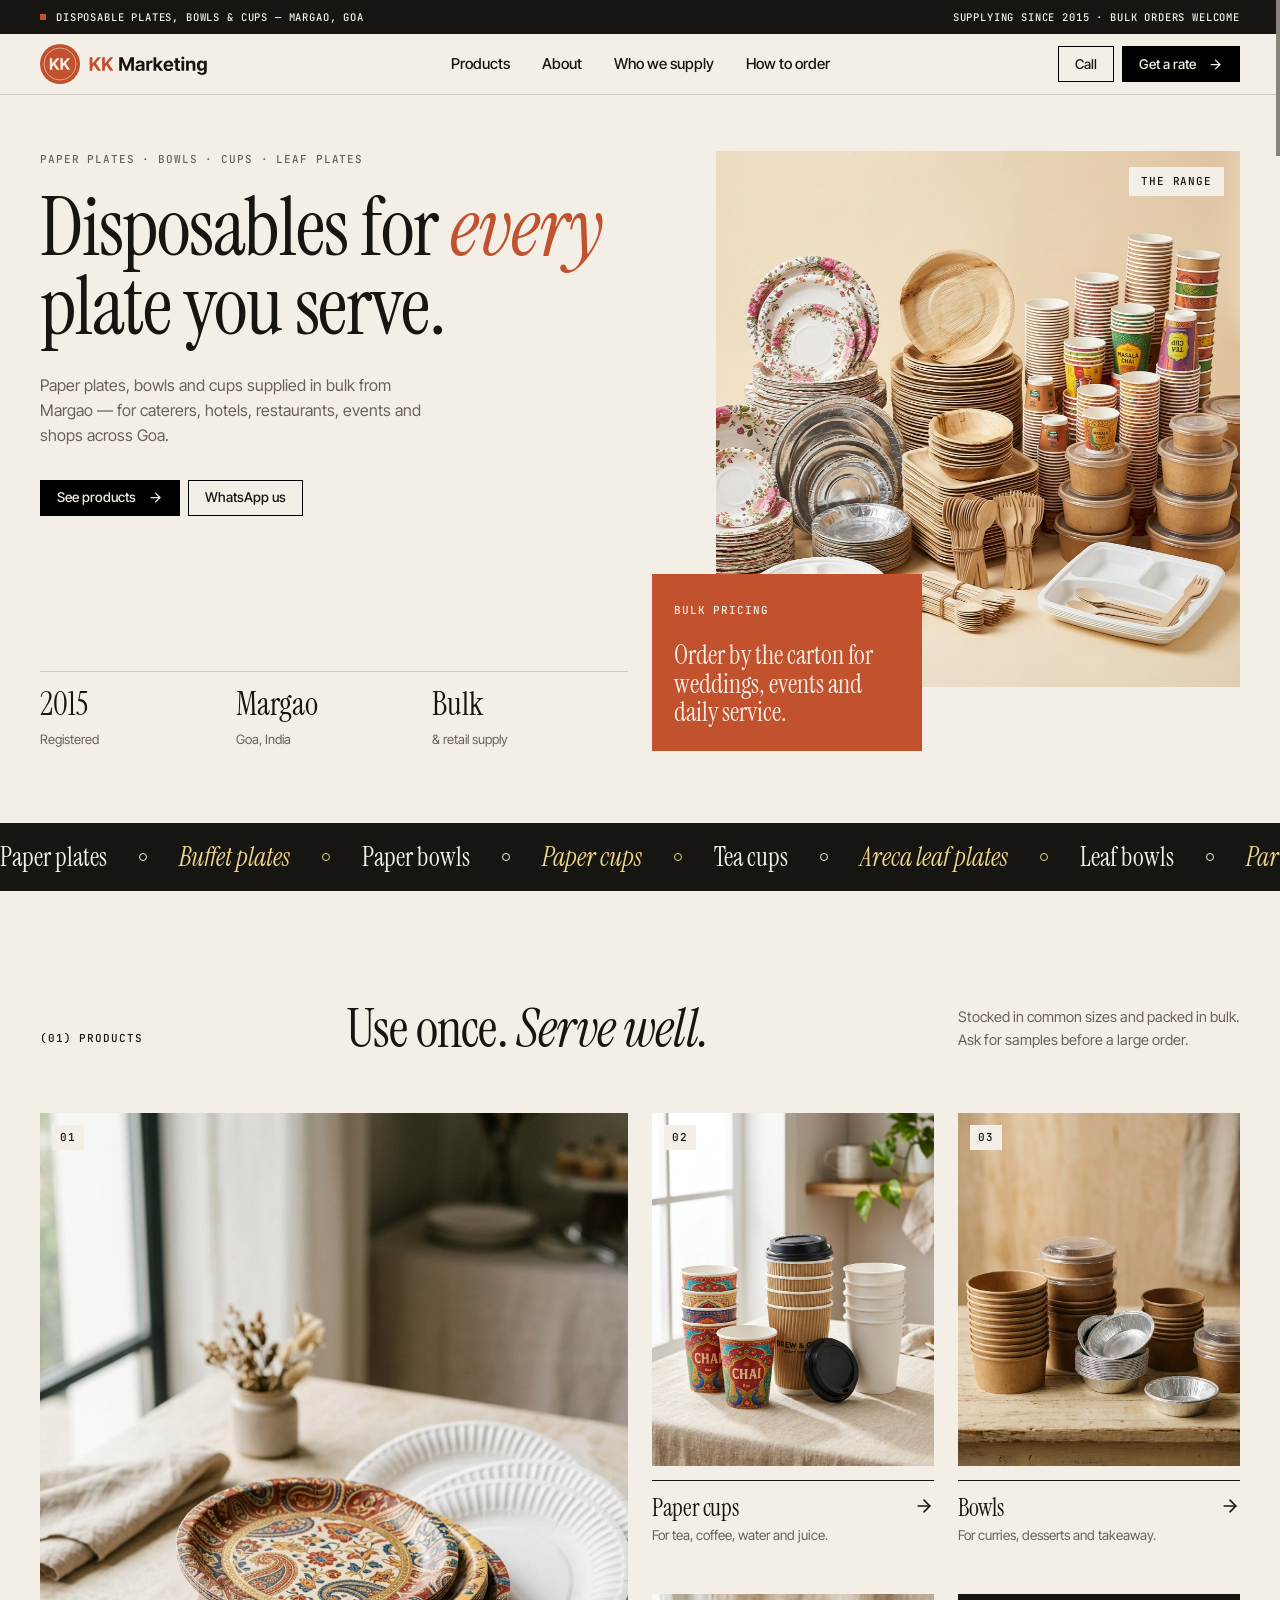
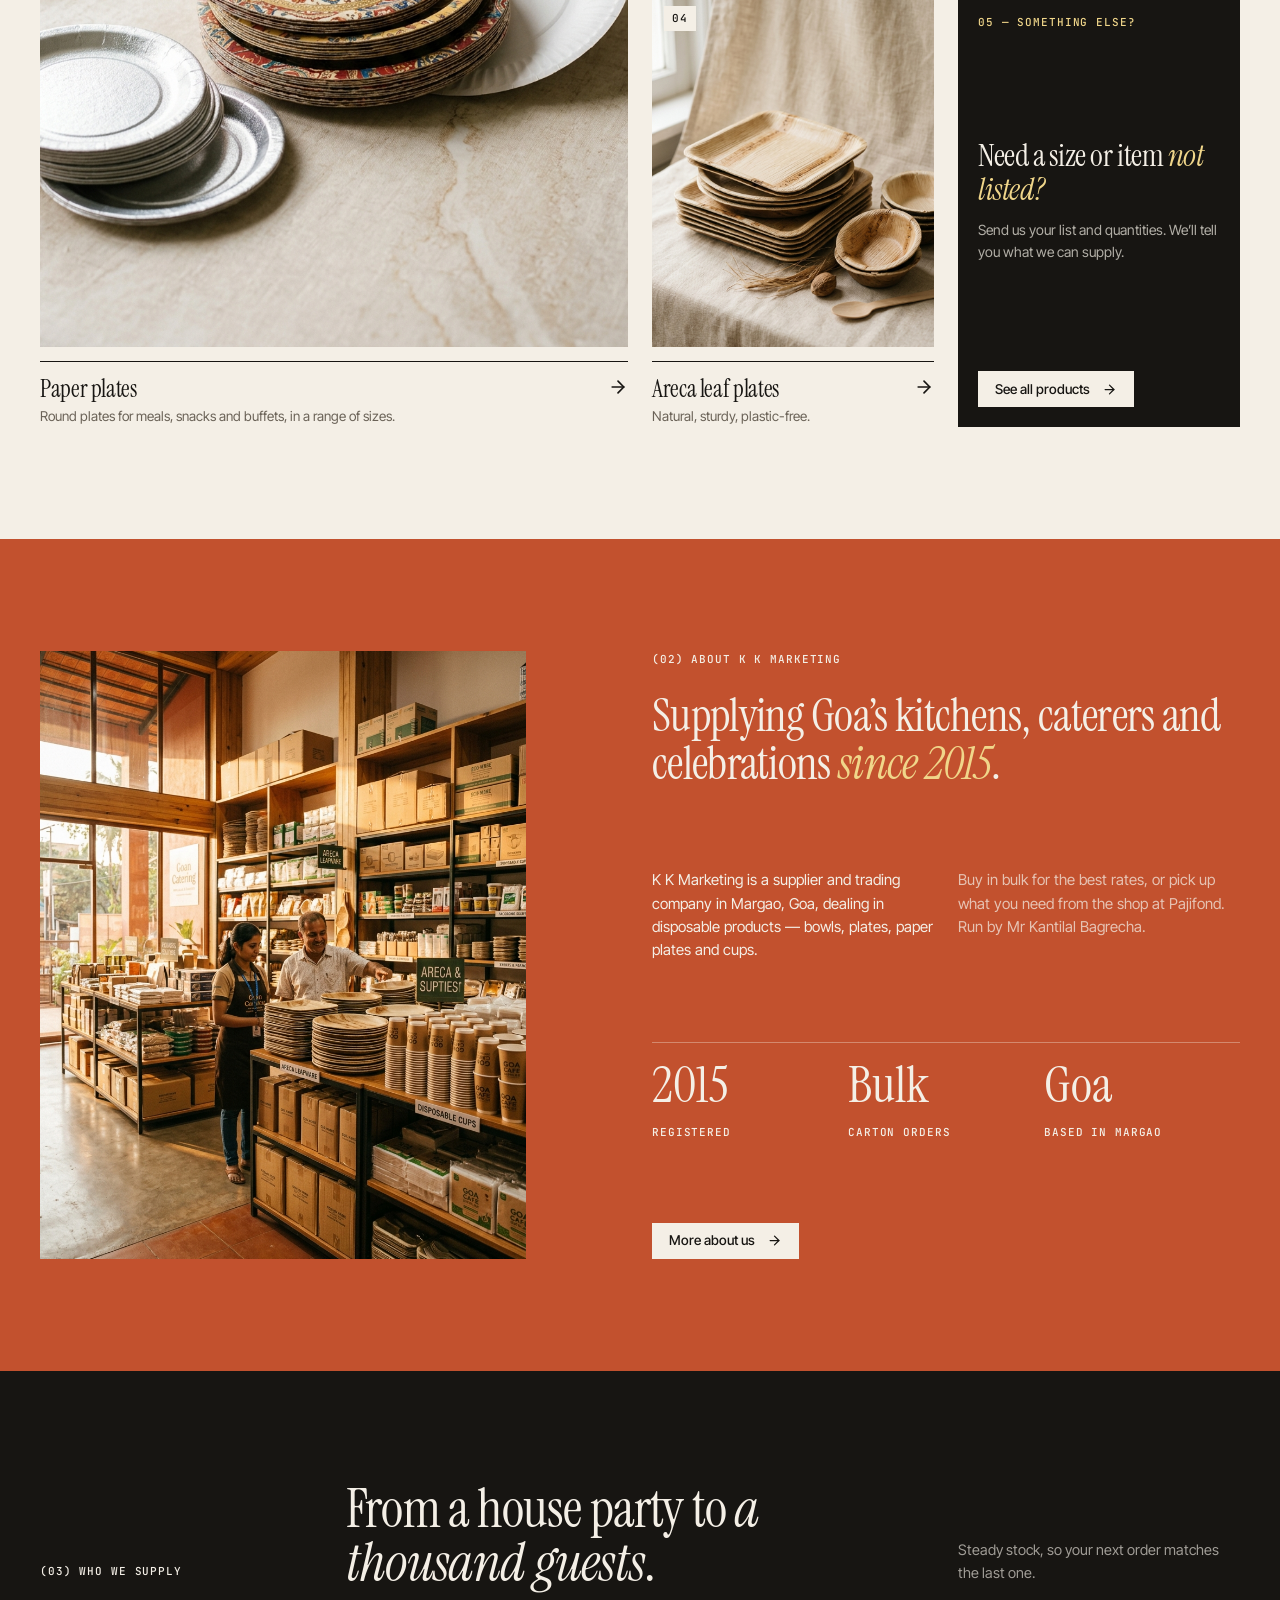
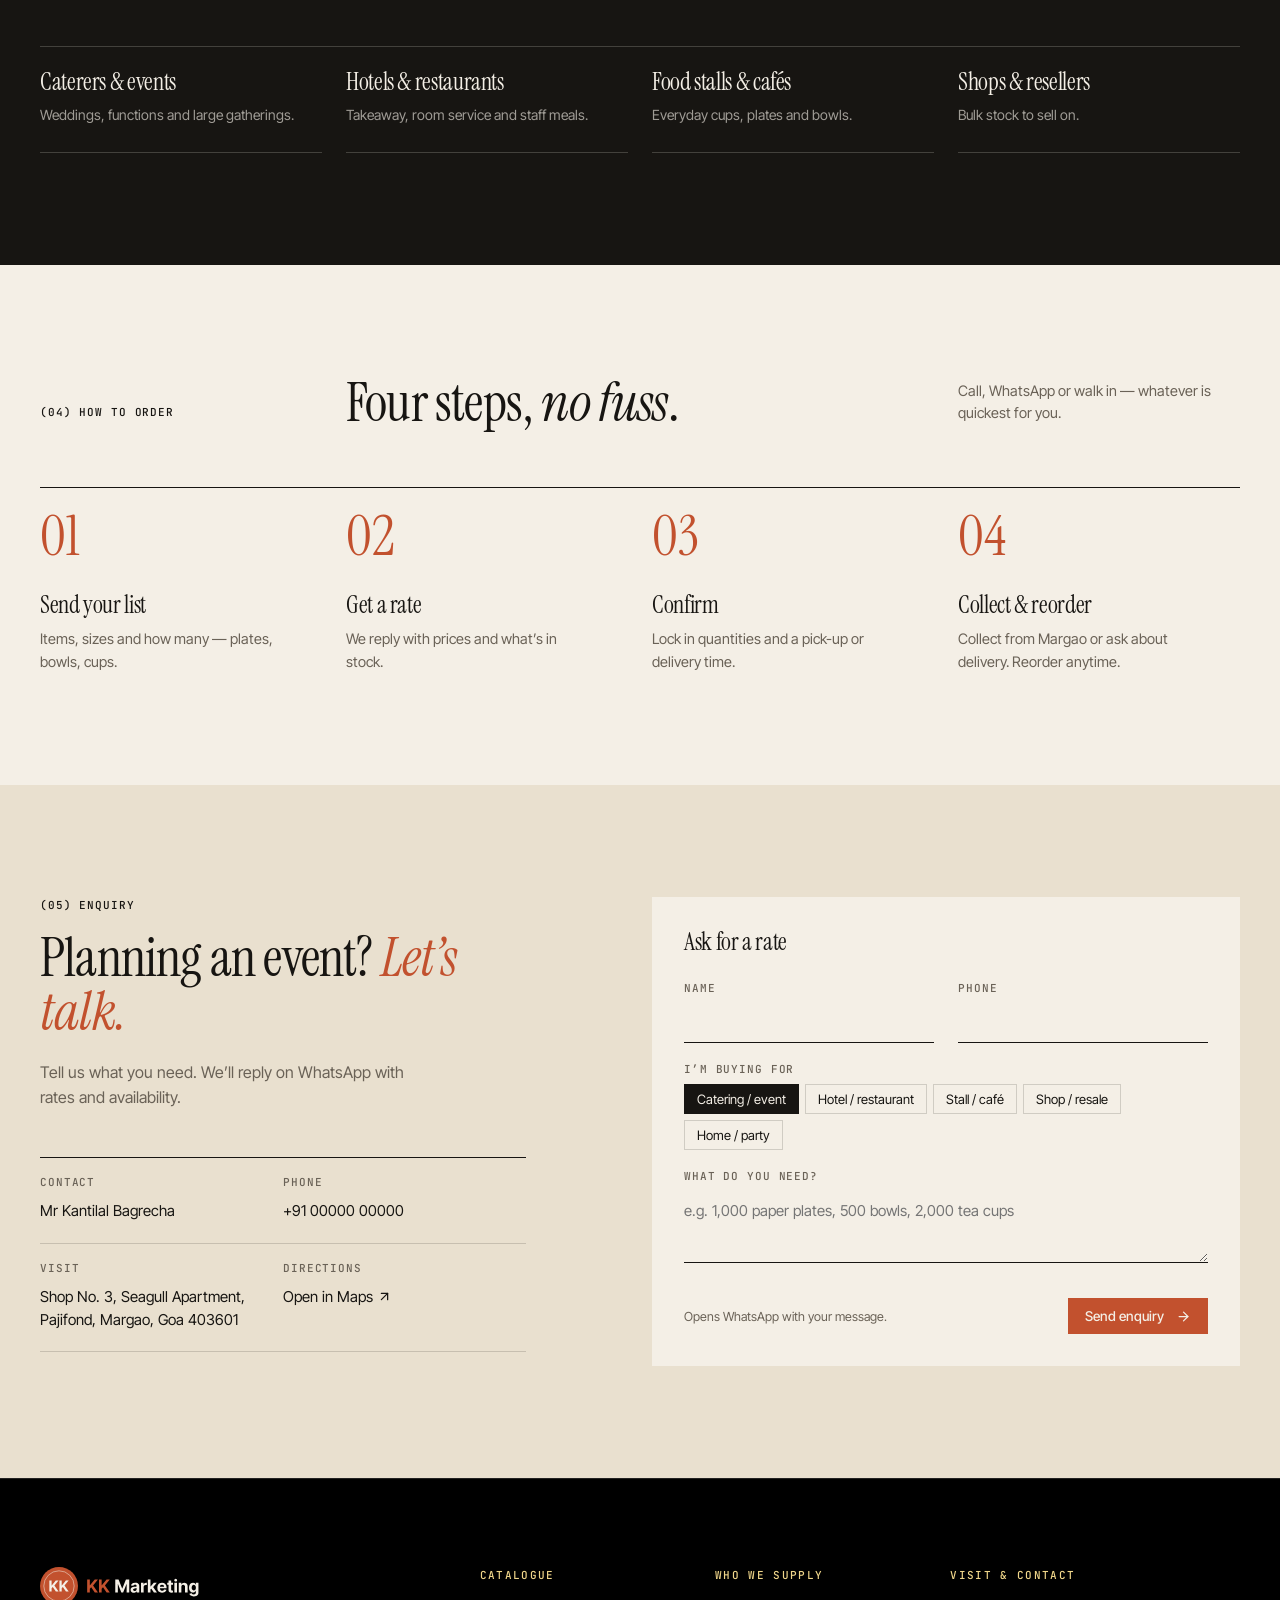
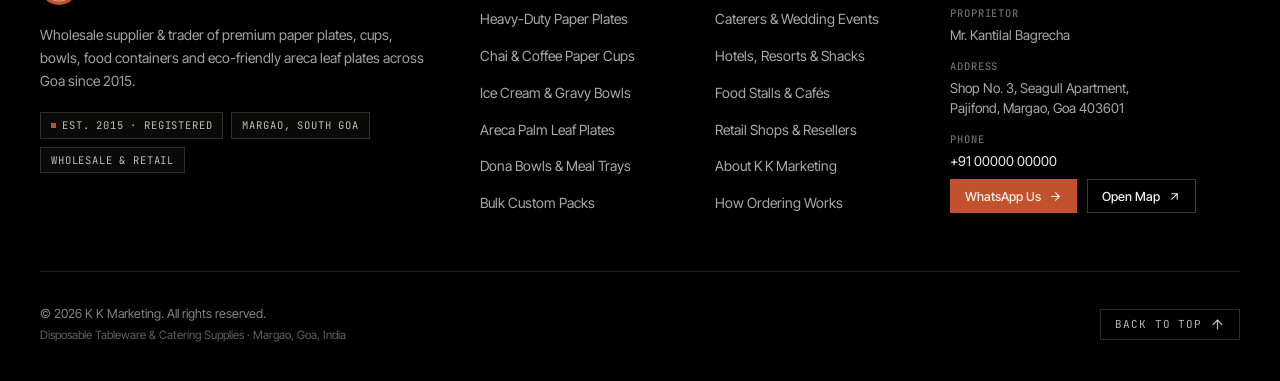
==== commit 85bd81aa: "Add About page and fix products page links - New about/index.html: shop intro, who we are, ranges, h" ====
--- a/index.html
+++ b/index.html
@@ -34,7 +34,7 @@
     <a href="#top" class="logo" aria-label="K K Marketing — home"><svg class="logo-svg" role="img" aria-label="K K Marketing" viewBox="0 0 270.22 64"><use href="#brand-logo"/></svg></a>
     <div class="links">
       <a href="products/">Products</a>
-      <a href="#about">About</a>
+      <a href="about/">About</a>
       <a href="#clients">Who we supply</a>
       <a href="#process">How to order</a>
     </div>
@@ -137,6 +137,7 @@
           <div><b>Bulk</b><span class="label">Carton orders</span></div>
           <div><b>Goa</b><span class="label">Based in Margao</span></div>
         </div>
+        <a href="about/" class="btn paper rv" style="align-self:flex-start">More about us <svg class="i arr" aria-hidden="true"><use href="#i-arrow-right"/></svg></a>
       </div>
     </div>
   </section>
@@ -252,7 +253,7 @@
           <li><a href="#clients">Hotels, Resorts &amp; Shacks</a></li>
           <li><a href="#clients">Food Stalls &amp; Cafés</a></li>
           <li><a href="#clients">Retail Shops &amp; Resellers</a></li>
-          <li><a href="#about">About K K Marketing</a></li>
+          <li><a href="about/">About K K Marketing</a></li>
           <li><a href="#process">How Ordering Works</a></li>
         </ul>
       </div>
--- a/assets/css/index.css
+++ b/assets/css/index.css
@@ -743,3 +743,84 @@
   .cart-head, .cart-foot { padding-left: 20px; padding-right: 20px; }
   .cart-list { padding: 0 20px; }
 }
+
+/* ==========================================================================
+   23. Component: About — page head (title, wide shop photo, facts)
+   ========================================================================== */
+.a-head { padding-top: 48px; padding-bottom: 96px; }
+.a-head-text { grid-column: 1 / span 8; }
+.a-head h1 { font-size: clamp(44px, 5.6vw, 88px); margin-top: 20px; }
+.a-head h1 em { color: var(--terra); }
+.a-head-lead { grid-column: 9 / span 4; align-self: end; padding-bottom: 8px; }
+.a-head-img { position: relative; margin-top: 56px; aspect-ratio: 21 / 9; overflow: hidden; background: var(--paper-2); }
+.a-head-img img { object-position: center 45%; animation: settle 1.6s var(--ease) forwards; transform: scale(1.06); }
+.a-head-img .tag { position: absolute; left: 0; bottom: 0; background: var(--paper); padding: 8px 12px; }
+.a-facts { display: grid; grid-template-columns: repeat(4, 1fr); border-bottom: 1px solid var(--ink); }
+.a-facts div { padding: 20px 16px 22px 0; }
+.a-facts div + div { padding-left: 20px; border-left: 1px solid var(--line); }
+.a-facts b { display: block; font-family: var(--serif); font-weight: 400; font-size: clamp(28px, 2.6vw, 40px); line-height: 1; margin-bottom: 8px; }
+.a-facts span { font-size: 13px; color: var(--ink-2); }
+
+/* ==========================================================================
+   24. Component: About — proprietor signature (inside the terracotta story)
+   ========================================================================== */
+.a-sign { border-top: 1px solid rgba(244, 239, 230, .35); padding-top: 18px; display: flex; flex-direction: column; gap: 4px; }
+.a-sign .label { color: var(--butter); }
+.a-sign b { font-family: var(--serif); font-weight: 400; font-size: clamp(28px, 2.6vw, 40px); line-height: 1.05; margin-top: 6px; }
+.a-sign span:last-child { font-size: 14px; color: rgba(244, 239, 230, .72); }
+
+/* ==========================================================================
+   25. Component: About — range strip (links into the catalogue)
+   ========================================================================== */
+.a-ranges { display: grid; grid-template-columns: repeat(5, minmax(0, 1fr)); gap: 40px var(--gutter); }
+.a-range { display: grid; grid-template-columns: auto minmax(0, 1fr) auto; column-gap: 12px; align-items: baseline; }
+.a-range figure { grid-column: 1 / -1; aspect-ratio: 3 / 4; overflow: hidden; background: var(--paper-2); margin-bottom: 14px; }
+.a-range img { transition: transform 1s var(--ease); }
+.a-range:hover img { transform: scale(1.05); }
+.a-range .label { color: var(--terra); }
+.a-range h3 { font-size: clamp(20px, 1.6vw, 24px); transition: color .2s; }
+.a-range .go { display: inline-flex; transition: transform .3s var(--ease), color .2s; }
+.a-range:hover h3, .a-range:hover .go { color: var(--terra); }
+.a-range:hover .go { transform: translateX(4px); }
+.a-more { margin-top: 56px; display: flex; justify-content: center; }
+
+/* ==========================================================================
+   26. Component: About — how we work (reuses .steps)
+   ========================================================================== */
+.a-work { background: var(--paper-2); }
+.a-work .sec-head h2 em { color: var(--terra); }
+
+/* ==========================================================================
+   27. Component: About — visit (details + map)
+   ========================================================================== */
+.a-visit-text { grid-column: 1 / span 5; display: flex; flex-direction: column; }
+.a-visit h2 { margin-top: 18px; }
+.a-visit h2 em { color: var(--terra); }
+.a-visit .lead { margin-top: 20px; }
+.a-visit .details { margin-top: 40px; }
+.a-visit-act { display: flex; gap: 8px; flex-wrap: wrap; margin-top: 32px; }
+.a-map { grid-column: 7 / span 6; min-height: 480px; background: var(--paper-2); border: 1px solid var(--ink); }
+.a-map iframe { display: block; width: 100%; height: 100%; min-height: 480px; border: 0; filter: grayscale(.35) contrast(1.05); }
+
+/* ==========================================================================
+   28. Responsive (about)
+   ========================================================================== */
+@media (max-width: 1080px) {
+  .a-ranges { grid-template-columns: repeat(3, minmax(0, 1fr)); }
+}
+@media (max-width: 860px) {
+  .a-head { padding-top: 28px; padding-bottom: 72px; }
+  .a-head-text, .a-head-lead { grid-column: 1 / -1; }
+  .a-head-lead { margin-top: 20px; }
+  .a-head-img { margin-top: 40px; aspect-ratio: 4 / 3; }
+  .a-facts { grid-template-columns: 1fr 1fr; }
+  .a-facts div:nth-child(3) { padding-left: 0; border-left: 0; }
+  .a-facts div:nth-child(n+3) { border-top: 1px solid var(--line); }
+  .a-visit-text, .a-map { grid-column: 1 / -1; }
+  .a-map { margin-top: 48px; min-height: 360px; }
+  .a-map iframe { min-height: 360px; }
+}
+@media (max-width: 560px) {
+  .a-ranges { grid-template-columns: 1fr 1fr; gap: 32px 16px; }
+  .a-range h3 { font-size: 19px; }
+}
